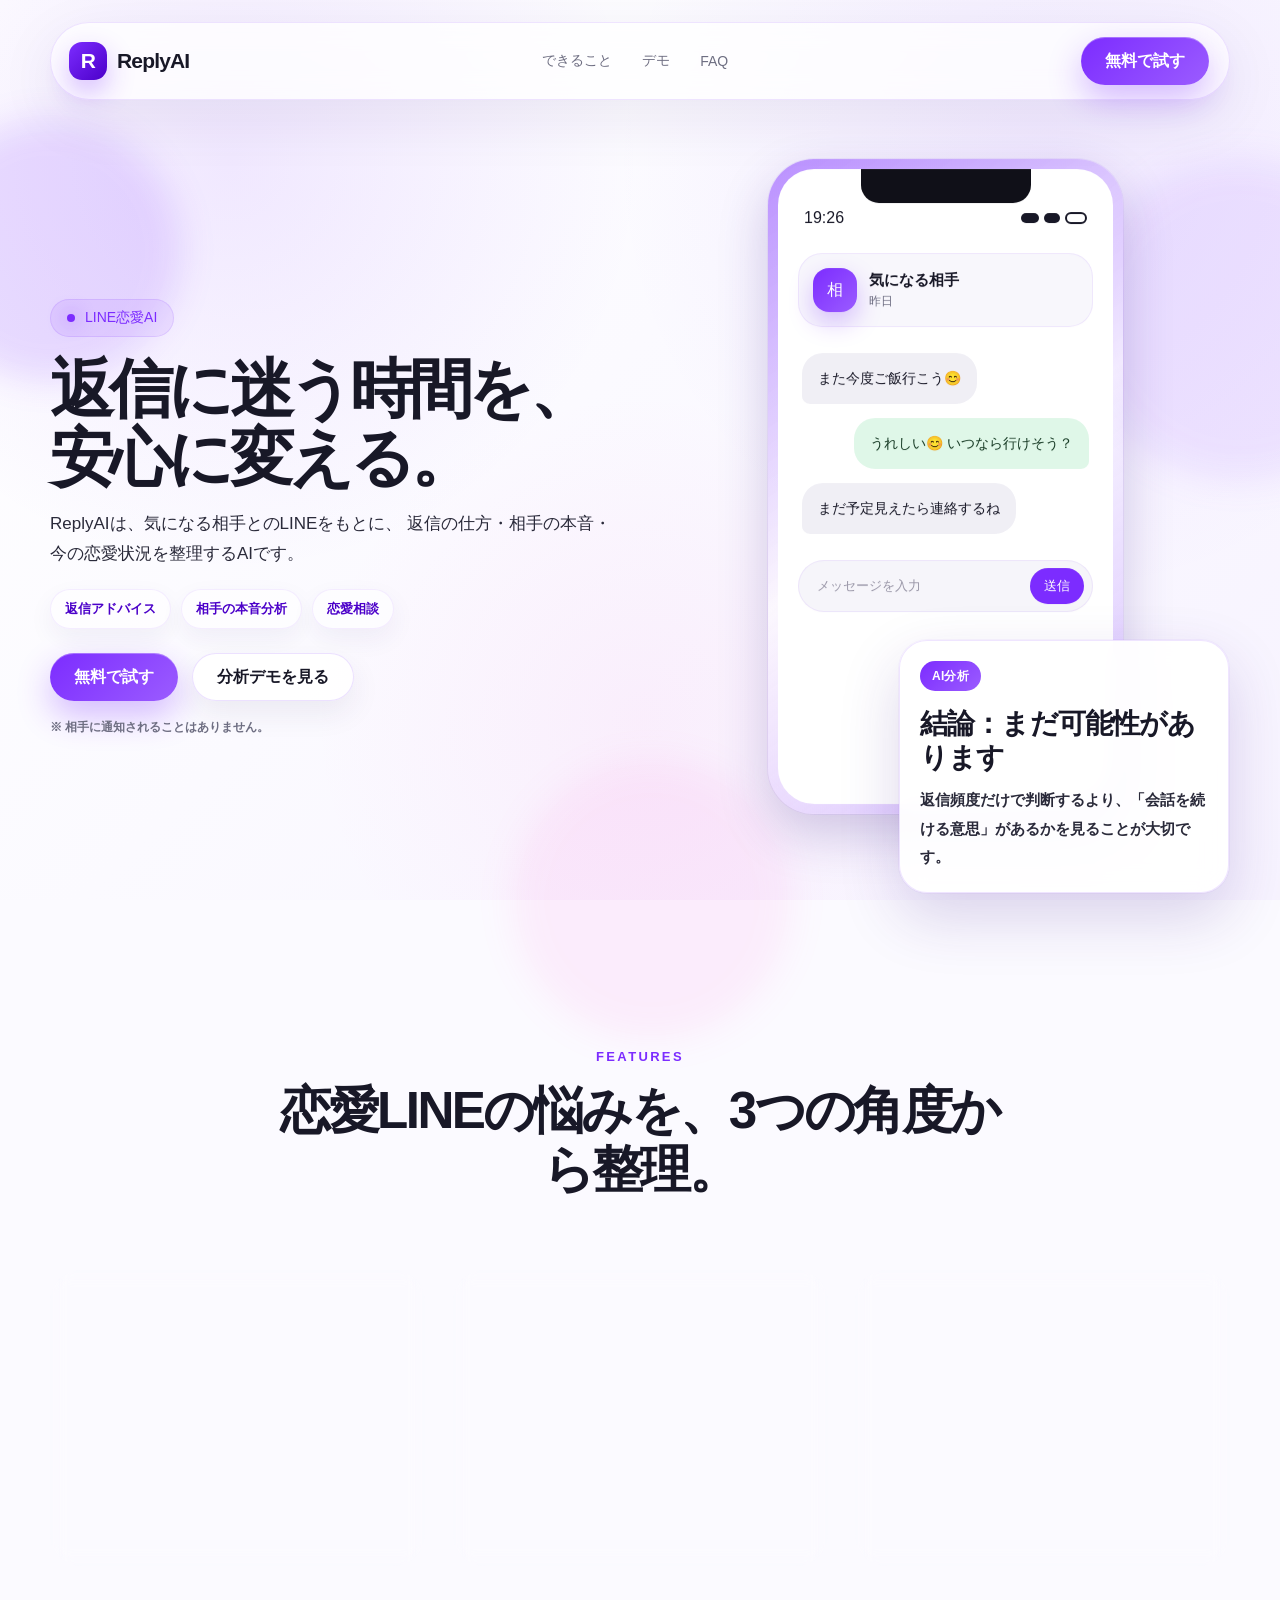
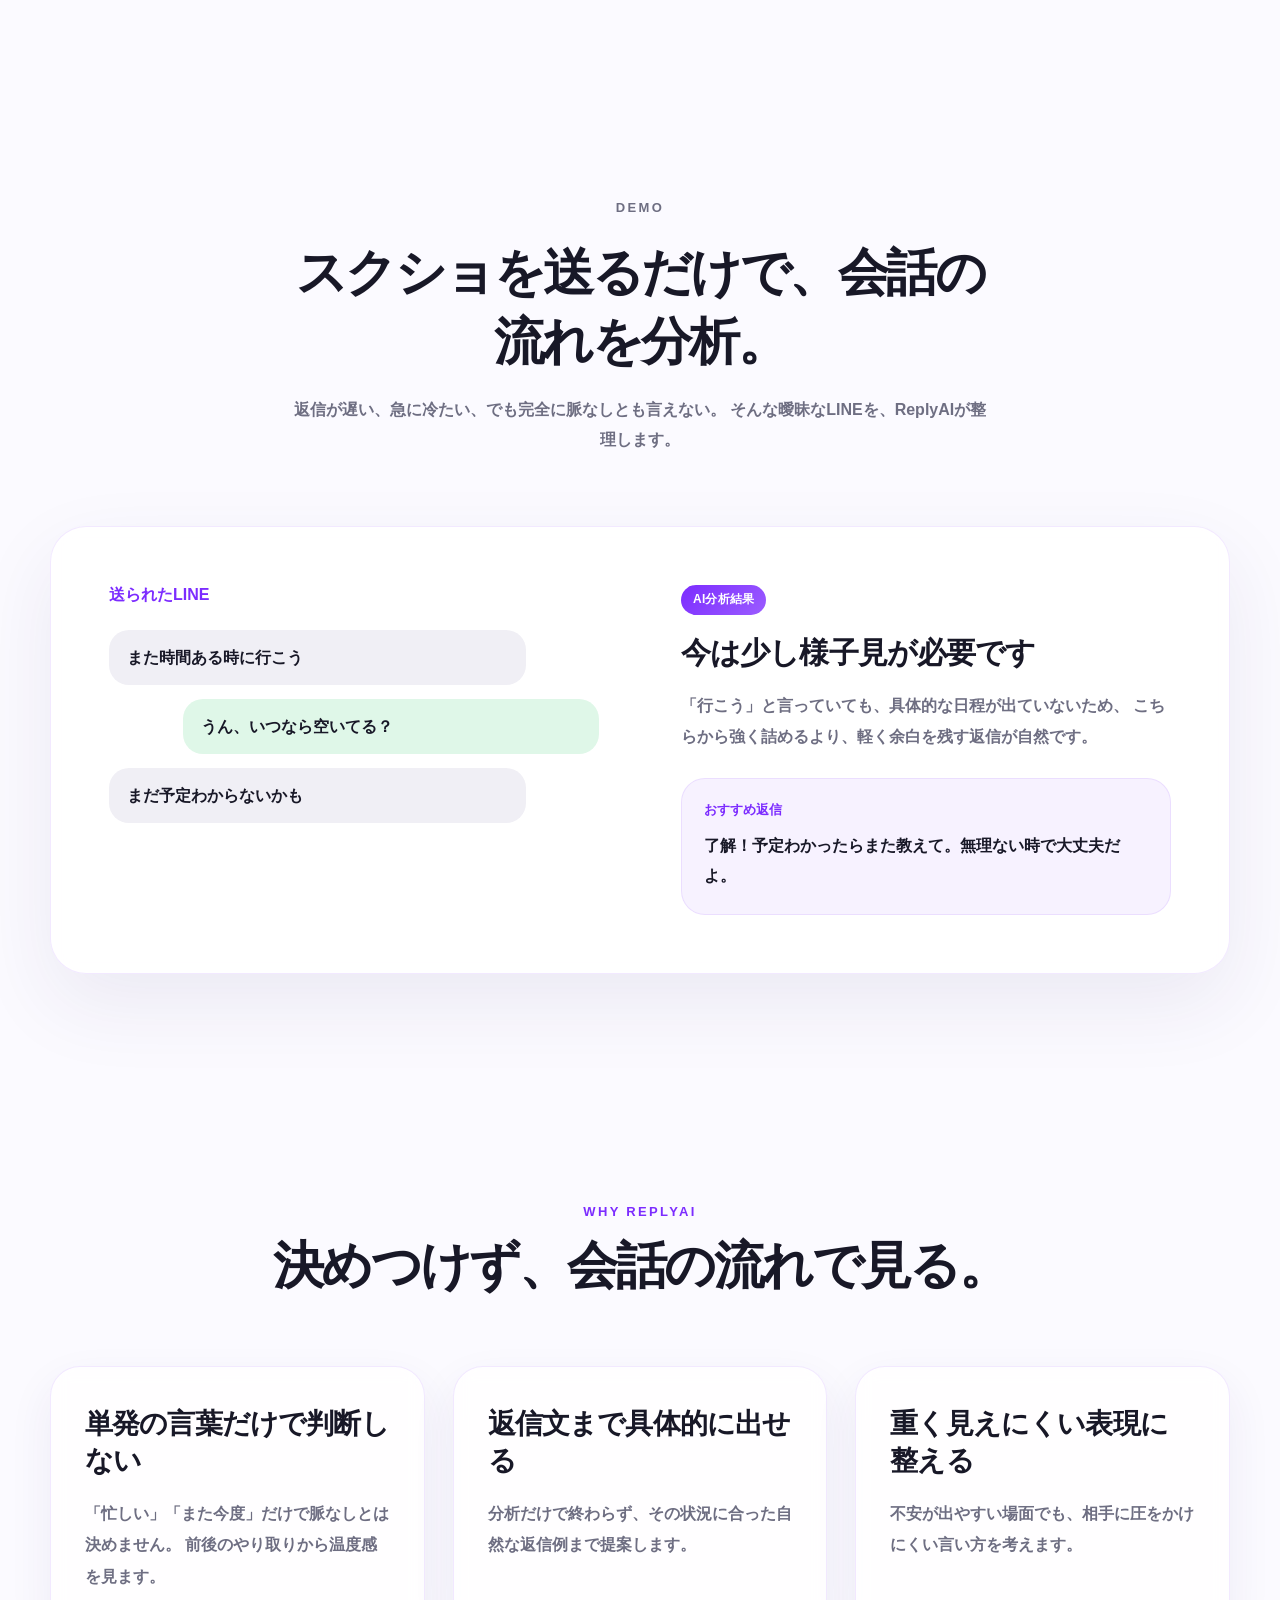
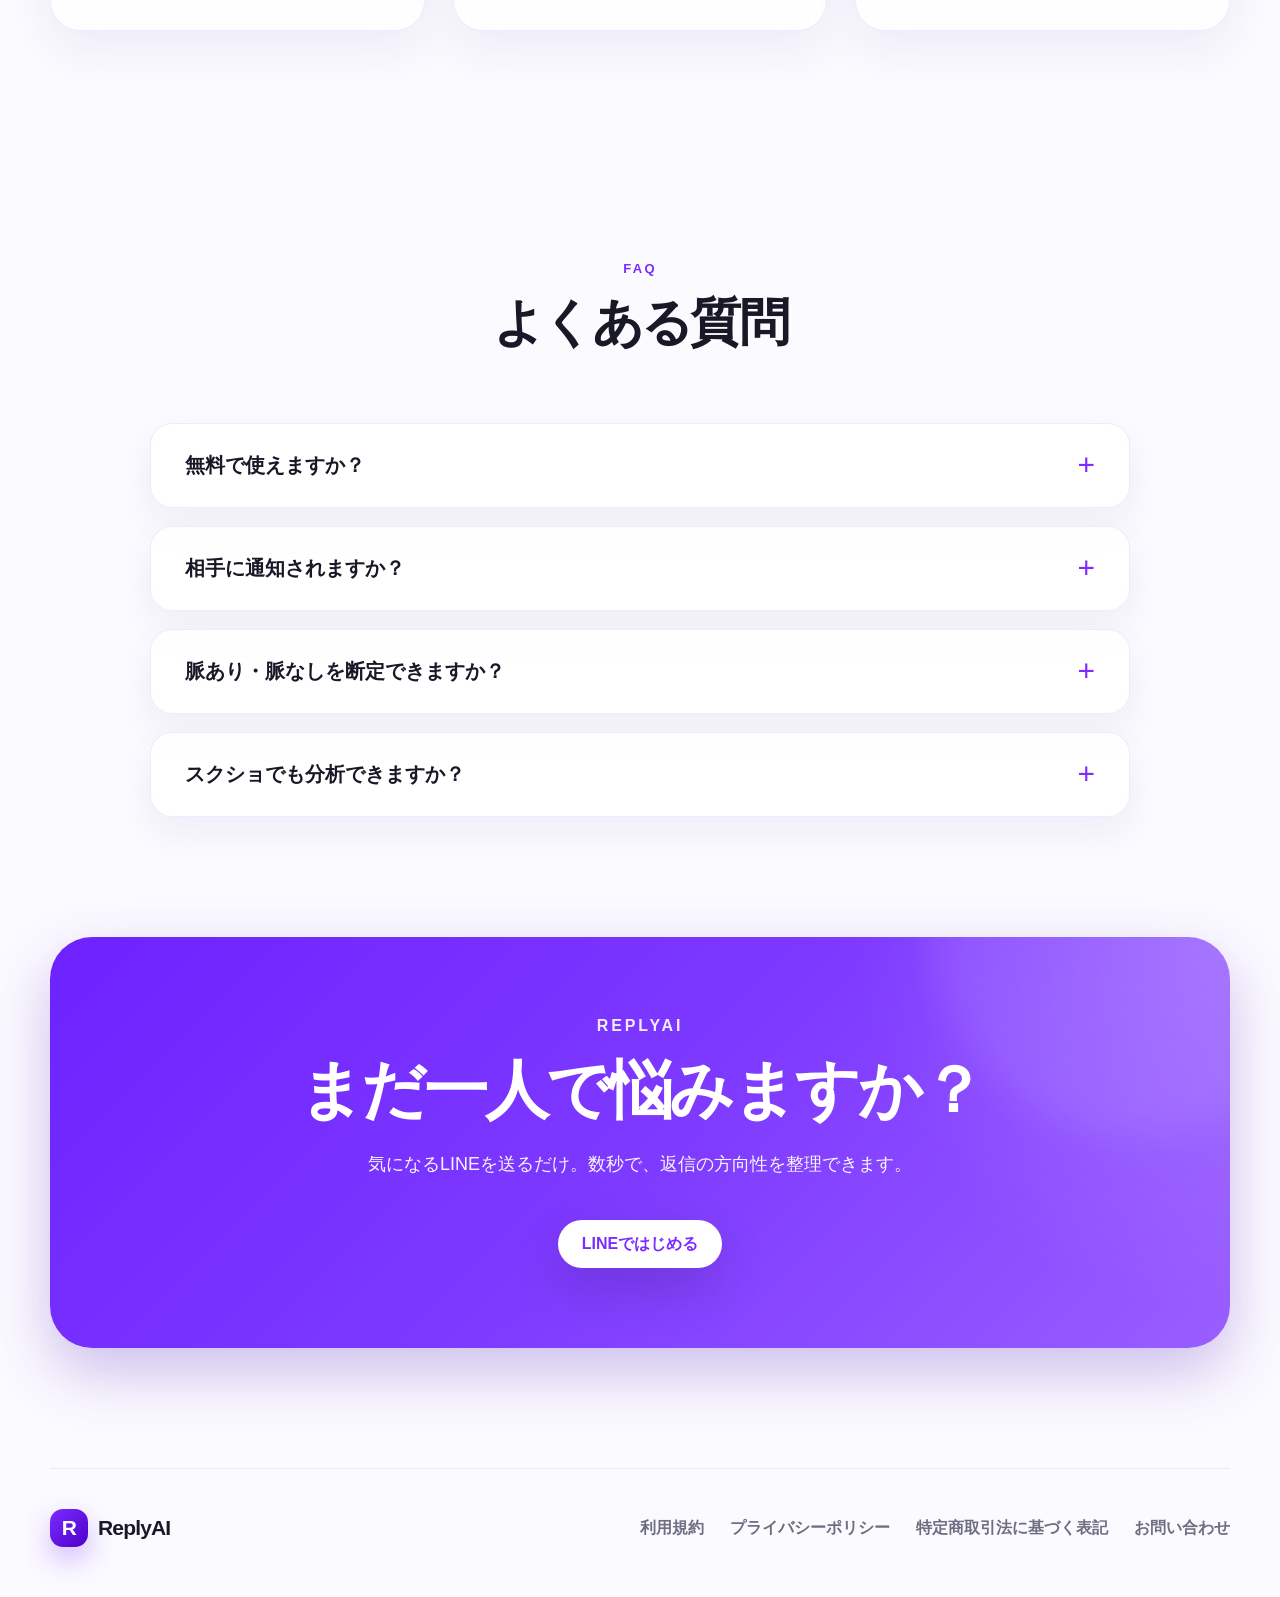
==== index.html @ 0b0f65a2 "re" ====
<!DOCTYPE html>
<html lang="ja">
<head>
  <meta charset="UTF-8" />
  <meta name="viewport" content="width=device-width, initial-scale=1.0" />

  <title>ReplyAI｜LINE恋愛AI</title>
  <meta
    name="description"
    content="ReplyAIは、LINEの返信に迷った時に、返信アドバイス・相手の本音分析・恋愛相談ができるAIサービスです。"
  />

  <link rel="stylesheet" href="assets/css/style.css" />
</head>

<body>
  <div class="page-bg">
    <div class="glow glow-1"></div>
    <div class="glow glow-2"></div>
    <div class="glow glow-3"></div>
  </div>

  <header class="site-header">
    <a href="#" class="brand">
      <span class="brand-mark">R</span>
      <span>ReplyAI</span>
    </a>

    <nav class="nav">
      <a href="#features">できること</a>
      <a href="#demo">デモ</a>
      <a href="#faq">FAQ</a>
    </nav>

    <a href="#start" class="header-cta">無料で試す</a>
  </header>

  <main>
    <section class="hero">
      <div class="hero-copy reveal">
        <div class="hero-label">
          <span></span>
          LINE恋愛AI
        </div>

        <h1>返信に迷う時間を、<br>安心に変える。</h1>

        <p class="hero-lead">
          ReplyAIは、気になる相手とのLINEをもとに、
          返信の仕方・相手の本音・今の恋愛状況を整理するAIです。
        </p>

        <div class="hero-tags">
          <span>返信アドバイス</span>
          <span>相手の本音分析</span>
          <span>恋愛相談</span>
        </div>

        <div class="hero-actions">
          <a href="#start" class="primary-btn">無料で試す</a>
          <a href="#demo" class="secondary-btn">分析デモを見る</a>
        </div>

        <p class="hero-note">
          ※ 相手に通知されることはありません。
        </p>
      </div>

      <div class="hero-visual reveal">
        <div class="phone-wrap">
          <div class="phone">
            <div class="phone-top">
              <span>19:26</span>
              <div class="phone-icons">
                <span></span>
                <span></span>
                <span></span>
              </div>
            </div>

            <div class="line-header">
              <div class="line-avatar">相</div>
              <div>
                <strong>気になる相手</strong>
                <p>昨日</p>
              </div>
            </div>

            <div class="chat-area">
              <div class="chat-bubble other">
                また今度ご飯行こう😊
              </div>

              <div class="chat-bubble me">
                うれしい😊 いつなら行けそう？
              </div>

              <div class="chat-bubble other">
                まだ予定見えたら連絡するね
              </div>
            </div>

            <div class="input-bar">
              <span>メッセージを入力</span>
              <button>送信</button>
            </div>
          </div>

          <div class="analysis-card">
            <div class="analysis-badge">AI分析</div>
            <h3>結論：まだ可能性があります</h3>
            <p>
              返信頻度だけで判断するより、「会話を続ける意思」があるかを見ることが大切です。
            </p>
          </div>
        </div>
      </div>
    </section>
<section id="features" class="section">
      <div class="section-head reveal">
        <p>Features</p>
        <h2>恋愛LINEの悩みを、3つの角度から整理。</h2>
      </div>

      <div class="feature-grid">
        <article class="feature-card reveal">
          <div class="icon">↩</div>
          <h3>返信アドバイス</h3>
          <p>
            重く見えにくく、自然に会話が続きやすい返信文を提案します。
          </p>
        </article>

        <article class="feature-card reveal">
          <div class="icon">◆</div>
          <h3>相手の本音分析</h3>
          <p>
            言葉の表面だけでなく、温度感や距離感の変化を読み取ります。
          </p>
        </article>

        <article class="feature-card reveal">
          <div class="icon">◎</div>
          <h3>恋愛相談</h3>
          <p>
            今の関係性を冷静に整理し、次にどう動くべきかを考えます。
          </p>
        </article>
      </div>
    </section>

    <section id="demo" class="demo-section">
      <div class="demo-copy reveal">
        <p class="section-kicker">Demo</p>
        <h2>スクショを送るだけで、会話の流れを分析。</h2>
        <p>
          返信が遅い、急に冷たい、でも完全に脈なしとも言えない。
          そんな曖昧なLINEを、ReplyAIが整理します。
        </p>
      </div>

      <div class="demo-card reveal">
        <div class="demo-left">
          <div class="demo-title">送られたLINE</div>
          <div class="demo-message other">また時間ある時に行こう</div>
          <div class="demo-message me">うん、いつなら空いてる？</div>
          <div class="demo-message other">まだ予定わからないかも</div>
        </div>

        <div class="demo-right">
          <div class="analysis-badge">AI分析結果</div>
          <h3>今は少し様子見が必要です</h3>
          <p>
            「行こう」と言っていても、具体的な日程が出ていないため、
            こちらから強く詰めるより、軽く余白を残す返信が自然です。
          </p>

          <div class="reply-suggestion">
            <span>おすすめ返信</span>
            <p>了解！予定わかったらまた教えて。無理ない時で大丈夫だよ。</p>
          </div>
        </div>
      </div>
    </section>

    <section class="section why">
      <div class="section-head reveal">
        <p>Why ReplyAI</p>
        <h2>決めつけず、会話の流れで見る。</h2>
      </div>

      <div class="why-grid">
        <div class="why-card reveal">
          <h3>単発の言葉だけで判断しない</h3>
          <p>
            「忙しい」「また今度」だけで脈なしとは決めません。
            前後のやり取りから温度感を見ます。
          </p>
        </div>

        <div class="why-card reveal">
          <h3>返信文まで具体的に出せる</h3>
          <p>
            分析だけで終わらず、その状況に合った自然な返信例まで提案します。
          </p>
        </div>

        <div class="why-card reveal">
          <h3>重く見えにくい表現に整える</h3>
          <p>
            不安が出やすい場面でも、相手に圧をかけにくい言い方を考えます。
          </p>
        </div>
      </div>
    </section>

    <section id="faq" class="faq-section">
      <div class="section-head reveal">
        <p>FAQ</p>
        <h2>よくある質問</h2>
      </div>

      <div class="faq-list reveal">
        <details>
          <summary>無料で使えますか？</summary>
          <p>はい。まずは無料で試せます。利用回数や機能は今後変更される場合があります。</p>
        </details>

        <details>
          <summary>相手に通知されますか？</summary>
          <p>通知されません。LINEの内容を送っても、相手側に知られることはありません。</p>
        </details>

        <details>
          <summary>脈あり・脈なしを断定できますか？</summary>
          <p>断定はしません。会話の流れから、可能性や注意点を整理します。</p>
        </details>

        <details>
          <summary>スクショでも分析できますか？</summary>
          <p>はい。LINEのスクショをもとに、返信や相手の温度感を分析できます。</p>
        </details>
      </div>
    </section>

    <section id="start" class="final-cta reveal">
      <div class="cta-card">
        <p>ReplyAI</p>
        <h2>まだ一人で悩みますか？</h2>
        <span>
          気になるLINEを送るだけ。数秒で、返信の方向性を整理できます。
        </span>
        <a href="#" class="primary-btn">LINEではじめる</a>
      </div>
    </section>
  </main>

  <footer class="footer">
    <div class="brand">
      <span class="brand-mark">R</span>
      <span>ReplyAI</span>
    </div>

    <div class="footer-links">
      <a href="terms.html">利用規約</a>
      <a href="privacy.html">プライバシーポリシー</a>
      <a href="tokutei.html">特定商取引法に基づく表記</a>
      <a href="contact.html">お問い合わせ</a>
    </div>
  </footer>

  <script src="assets/js/script.js"></script>
</body>
</html>
---- assets/css/style.css ----
:root {
  --purple: #7c2cff;
  --purple-dark: #4b00c9;
  --purple-soft: #efe6ff;
  --violet: #9b5cff;
  --pink: #ff6bd6;
  --black: #181827;
  --text: #2a2a3a;
  --muted: #6e6e82;
  --line: #e9e6f2;
  --white: #ffffff;
  --glass: rgba(255, 255, 255, 0.78);
  --shadow: 0 18px 50px rgba(77, 32, 155, 0.16);
  --radius-xl: 36px;
  --radius-lg: 26px;
  --radius-md: 18px;
}

* {
  box-sizing: border-box;
}

html {
  scroll-behavior: smooth;
}

body {
  margin: 0;
  font-family:
    -apple-system,
    BlinkMacSystemFont,
    "Hiragino Sans",
    "Yu Gothic",
    "YuGothic",
    "Noto Sans JP",
    sans-serif;
  color: var(--black);
  background: #fbfaff;
  overflow-x: hidden;
}

a {
  color: inherit;
  text-decoration: none;
}

button {
  font-family: inherit;
}

.page-bg {
  position: fixed;
  inset: 0;
  z-index: -2;
  background:
    radial-gradient(circle at 18% 18%, rgba(124, 44, 255, 0.10), transparent 32%),
    radial-gradient(circle at 82% 18%, rgba(124, 44, 255, 0.08), transparent 34%),
    radial-gradient(circle at 50% 80%, rgba(255, 107, 214, 0.07), transparent 34%),
    linear-gradient(135deg, #fff 0%, #fbfaff 45%, #f7f3ff 100%);
}

.glow {
  position: absolute;
  border-radius: 999px;
  filter: blur(18px);
  opacity: 0.52;
  pointer-events: none;
}

.glow-1 {
  width: 260px;
  height: 260px;
  left: -80px;
  top: 120px;
  background: rgba(124, 44, 255, 0.28);
}

.glow-2 {
  width: 320px;
  height: 320px;
  right: -120px;
  top: 160px;
  background: rgba(155, 92, 255, 0.22);
}

.glow-3 {
  width: 280px;
  height: 280px;
  left: 40%;
  bottom: -140px;
  background: rgba(255, 107, 214, 0.18);
}

.site-header {
  width: min(1180px, calc(100% - 48px));
  height: 78px;
  margin: 22px auto 0;
  padding: 0 20px 0 18px;
  display: flex;
  align-items: center;
  justify-content: space-between;
  border: 1px solid rgba(124, 44, 255, 0.12);
  border-radius: 999px;
  background: rgba(255, 255, 255, 0.74);
  backdrop-filter: blur(12px);
  box-shadow: 0 18px 60px rgba(55, 34, 112, 0.08);
  position: sticky;
  top: 18px;
  z-index: 50;
}

.brand {
  display: inline-flex;
  align-items: center;
  gap: 10px;
  font-weight: 700;
  letter-spacing: -0.04em;
  font-size: 21px;
}

.brand-mark {
  width: 38px;
  height: 38px;
  display: grid;
  place-items: center;
  color: #fff;
  border-radius: 13px;
  background: linear-gradient(135deg, var(--purple), var(--purple-dark));
  box-shadow: 0 12px 28px rgba(124, 44, 255, 0.32);
}

.nav {
  display: flex;
  align-items: center;
  gap: 30px;
  color: var(--muted);
  font-weight: 500;
  font-size: 14px;
}

.nav a {
  transition: color 0.2s ease;
}

.nav a:hover {
  color: var(--purple);
}

.header-cta,
.primary-btn {
  display: inline-flex;
  align-items: center;
  justify-content: center;
  min-height: 48px;
  padding: 0 24px;
  border-radius: 999px;
  color: #fff;
  font-weight: 700;
  line-height: 1;
  background: linear-gradient(135deg, var(--purple), var(--violet), var(--purple-dark));
  background-size: 200% 200%;
  box-shadow:
    0 14px 34px rgba(124, 44, 255, 0.32),
    inset 0 1px 0 rgba(255, 255, 255, 0.3);
  transition:
    transform 0.2s ease,
    box-shadow 0.2s ease,
    background-position 0.4s ease;
  white-space: nowrap;
}

.header-cta:hover,
.primary-btn:hover {
  transform: translateY(-2px);
  background-position: 100% 0;
  box-shadow:
    0 18px 44px rgba(124, 44, 255, 0.38),
    inset 0 1px 0 rgba(255, 255, 255, 0.35);
}

.secondary-btn {
  display: inline-flex;
  align-items: center;
  justify-content: center;
  min-height: 48px;
  padding: 0 24px;
  border-radius: 999px;
  color: var(--black);
  font-weight: 700;
  line-height: 1;
  background: rgba(255, 255, 255, 0.86);
  border: 1px solid rgba(124, 44, 255, 0.14);
  box-shadow: 0 12px 30px rgba(48, 35, 88, 0.08);
  transition:
    transform 0.2s ease,
    border-color 0.2s ease,
    color 0.2s ease;
  white-space: nowrap;
}

.secondary-btn:hover {
  transform: translateY(-2px);
  border-color: rgba(124, 44, 255, 0.34);
  color: var(--purple);
}

.hero {
  width: min(1180px, calc(100% - 48px));
  margin: 0 auto;
  min-height: 620px;
  padding: 32px 0 36px;
  display: grid;
  grid-template-columns: 1fr 1fr;
  align-items: center;
  gap: 40px;
}

.hero-label {
  display: inline-flex;
  align-items: center;
  gap: 10px;
  height: 38px;
  padding: 0 16px;
  border-radius: 999px;
  color: var(--purple);
  background: rgba(124, 44, 255, 0.08);
  border: 1px solid rgba(124, 44, 255, 0.12);
  font-size: 14px;
  font-weight: 500;
}

.hero-label span {
  width: 8px;
  height: 8px;
  border-radius: 999px;
  background: var(--purple);
  box-shadow: 0 0 18px rgba(124, 44, 255, 0.8);
}

.hero h1 {
  margin: 18px 0 16px;
  max-width: 820px;
  font-size: clamp(52px, 5vw, 76px);
  line-height: 1.08;
  letter-spacing: -0.075em;
  font-weight: 700;
  white-space: nowrap;
}

.hero-lead {
  max-width: 600px;
  margin: 0;
  color: var(--text);
  font-size: 17px;
  line-height: 1.75;
  font-weight: 500;
}

.hero-tags {
  display: flex;
  flex-wrap: wrap;
  gap: 10px;
  margin-top: 20px;
}

.hero-tags span {
  display: inline-flex;
  align-items: center;
  justify-content: center;
  min-height: 40px;
  padding: 0 14px;
  border-radius: 999px;
  color: var(--purple-dark);
  font-size: 13px;
  line-height: 1;
  font-weight: 600;
  background: rgba(255, 255, 255, 0.58);
  border: 1px solid rgba(124, 44, 255, 0.08);
  box-shadow: 0 10px 26px rgba(55, 34, 112, 0.06);
  cursor: default;
  white-space: nowrap;
}

.hero-actions {
  display: flex;
  flex-wrap: wrap;
  gap: 14px;
  margin-top: 24px;
}

.hero-note {
  margin: 18px 0 0;
  color: var(--muted);
  font-size: 12px;
  font-weight: 600;
}

.hero-visual {
  display:flex;
  justify-content:center;
  position:relative;
  transform: translateX(-24px);
}

.phone-wrap {
  width: min(100%, 520px);
  position: relative;
  padding: 26px 0 90px;
}

.phone {
  width: 355px;
  min-height: 655px;
  margin: 0 auto;
  padding: 22px 20px 20px;
  border-radius: 46px;
  background:
    linear-gradient(#fff, #fff) padding-box,
    linear-gradient(145deg, rgba(124, 44, 255, 0.5), rgba(255, 255, 255, 0.4), rgba(124, 44, 255, 0.28)) border-box;
  border: 10px solid transparent;
  box-shadow:
    0 20px 50px rgba(58, 31, 132, 0.22),
    0 0 0 1px rgba(124, 44, 255, 0.06);
  position: relative;
  overflow: hidden;
}

.phone::before {
  content: "";
  position: absolute;
  width: 170px;
  height: 34px;
  border-radius: 0 0 18px 18px;
  background: #101018;
  left: 50%;
  top: 0;
  transform: translateX(-50%);
  z-index: 3;
}

.phone-top {
  height: 44px;
  padding: 10px 6px 0;
  display: flex;
  align-items: center;
  justify-content: space-between;
  font-weight: 500;
  position: relative;
  z-index: 4;
}

.phone-icons {
  display: flex;
  gap: 5px;
  align-items: center;
}

.phone-icons span {
  display: block;
  background: var(--black);
  border-radius: 999px;
}

.phone-icons span:nth-child(1) {
  width: 18px;
  height: 10px;
}

.phone-icons span:nth-child(2) {
  width: 16px;
  height: 10px;
}

.phone-icons span:nth-child(3) {
  width: 22px;
  height: 12px;
  border: 2px solid var(--black);
  background: transparent;
}

.line-header {
  margin-top: 18px;
  padding: 14px;
  border-radius: 24px;
  display: flex;
  align-items: center;
  gap: 12px;
  background: rgba(247, 246, 252, 0.85);
  border: 1px solid rgba(124, 44, 255, 0.08);
}

.line-avatar {
  width: 44px;
  height: 44px;
  border-radius: 16px;
  display: grid;
  place-items: center;
  background: linear-gradient(135deg, var(--purple), var(--violet));
  color: #fff;
  font-weight: 500;
  box-shadow: 0 10px 24px rgba(124, 44, 255, 0.28);
}

.line-header strong {
  display: block;
  font-size: 15px;
}

.line-header p {
  margin: 3px 0 0;
  color: var(--muted);
  font-size: 12px;
  font-weight: 500;
}

.chat-area {
  padding: 26px 4px;
  display: flex;
  flex-direction: column;
  gap: 14px;
}

.chat-bubble {
  max-width: 82%;
  padding: 14px 16px;
  border-radius: 21px;
  font-size: 14px;
  line-height: 1.65;
  font-weight: 500;
}

.chat-bubble.other {
  align-self: flex-start;
  background: #f0eff5;
  color: var(--black);
  border-bottom-left-radius: 8px;
}

.chat-bubble.me {
  align-self: flex-end;
  background: #dff7e8;
  color: #173b25;
  border-bottom-right-radius: 8px;
}

.input-bar {
  margin-top: auto;
  height: 52px;
  padding: 0 8px 0 18px;
  border-radius: 999px;
  display: flex;
  align-items: center;
  justify-content: space-between;
  background: #f6f5fa;
  border: 1px solid rgba(124, 44, 255, 0.08);
}

.input-bar span {
  color: #9a97a8;
  font-size: 13px;
  font-weight: 500;
}

.input-bar button {
  height: 36px;
  padding: 0 14px;
  border: 0;
  border-radius: 999px;
  color: #fff;
  background: var(--purple);
  font-weight: 500;
}
.analysis-card {
  position: absolute;
  right: -24px;
  bottom: 10px;
  width: 330px;
  padding: 20px;
  border-radius: 28px;
  background: rgba(255,255,255,.92);
  backdrop-filter: blur(12px);
  border: 1px solid rgba(124,44,255,.12);
  box-shadow:
    0 24px 60px rgba(68,35,143,.18),
    0 0 0 1px rgba(124,44,255,.04);
}

.analysis-badge{
  display:inline-flex;
  align-items:center;
  height:30px;
  padding:0 12px;
  border-radius:999px;
  background:linear-gradient(135deg,var(--purple),var(--violet));
  color:#fff;
  font-size:12px;
  font-weight:700;
  letter-spacing:.02em;
}

.analysis-card h3{
  margin:16px 0 12px;
  font-size:28px;
  line-height:1.2;
  letter-spacing:-.03em;
}

.analysis-card p{
  margin:0;
  color:var(--text);
  font-size:15px;
  line-height:1.9;
  font-weight:600;
}

.proof{
  width:min(1180px,calc(100% - 48px));
  margin:20px auto 100px;
  display:grid;
  grid-template-columns:repeat(3,1fr);
  gap:24px;
}

.proof div{
  padding:34px;
  border-radius:28px;
  background:rgba(255,255,255,.78);
  backdrop-filter:blur(12px);
  border:1px solid rgba(124,44,255,.10);
  box-shadow:0 18px 40px rgba(53,38,105,.06);
}

.proof strong{
  display:block;
  font-size:42px;
  font-weight:700;
  color:var(--purple);
  letter-spacing:-.04em;
}

.proof span{
  display:block;
  margin-top:10px;
  color:var(--muted);
  font-weight:700;
}

.section{
  width:min(1180px,calc(100% - 48px));
  margin:0 auto;
  padding:110px 0;
}

.section-head{
  text-align:center;
  max-width:760px;
  margin:0 auto 70px;
}

.section-head p{
  margin:0;
  color:var(--purple);
  text-transform:uppercase;
  letter-spacing:.18em;
  font-size:13px;
  font-weight:700;
}

.section-head h2{
  margin:18px 0 0;
  font-size:clamp(36px,4vw,58px);
  line-height:1.15;
  letter-spacing:-.05em;
}

.feature-grid{
  display:grid;
  grid-template-columns:repeat(3,1fr);
  gap:28px;
}

.feature-card{
  padding:42px 34px;
  border-radius:32px;
  background:rgba(255,255,255,.82);
  backdrop-filter:blur(10px);
  border:1px solid rgba(124,44,255,.10);
  box-shadow:0 20px 48px rgba(53,38,105,.07);
  transition:.25s;
}

.feature-card:hover{
  transform:translateY(-8px);
  box-shadow:0 28px 60px rgba(53,38,105,.12);
}

.icon{
  width:68px;
  height:68px;
  display:grid;
  place-items:center;
  border-radius:22px;
  background:linear-gradient(135deg,var(--purple),var(--violet));
  color:#fff;
  font-size:28px;
  font-weight:700;
  box-shadow:0 18px 36px rgba(124,44,255,.30);
}

.feature-card h3{
  margin:28px 0 14px;
  font-size:28px;
  letter-spacing:-.03em;
}

.feature-card p{
  margin:0;
  color:var(--muted);
  line-height:1.95;
  font-weight:600;
}

.demo-section{
  width:min(1180px,calc(100% - 48px));
  margin:0 auto;
  padding:120px 0;
}

.demo-copy{
  max-width:700px;
  margin:0 auto 70px;
  text-align:center;
}

.section-kicker{
  margin:0;
  color:var(--purple);
  font-size:13px;
  letter-spacing:.18em;
  text-transform:uppercase;
  font-weight:700;
}

.demo-copy h2{
  margin:18px 0;
  font-size:clamp(36px,4vw,58px);
  letter-spacing:-.05em;
}

.demo-copy p{
  margin:0;
  color:var(--muted);
  line-height:1.9;
  font-weight:600;
}

.demo-card{
  display:grid;
  grid-template-columns:1fr 1fr;
  gap:34px;
  padding:34px;
  border-radius:36px;
  background:rgba(255,255,255,.84);
  backdrop-filter:blur(12px);
  border:1px solid rgba(124,44,255,.10);
  box-shadow:0 30px 80px rgba(53,38,105,.08);
}

.demo-left,
.demo-right{
  padding:24px;
}

.demo-title{
  margin-bottom:24px;
  color:var(--purple);
  font-weight:700;
}

.demo-message{
  max-width:85%;
  margin-bottom:14px;
  padding:14px 18px;
  border-radius:20px;
  font-weight:700;
  line-height:1.7;
}

.demo-message.other{
  background:#f0eff5;
}

.demo-message.me{
  margin-left:auto;
  background:#dff7e8;
}

.demo-right h3{
  margin:18px 0 14px;
  font-size:30px;
  letter-spacing:-.03em;
}

.demo-right>p{
  color:var(--muted);
  line-height:1.95;
  font-weight:600;
}

.reply-suggestion{
  margin-top:26px;
  padding:22px;
  border-radius:24px;
  background:rgba(124,44,255,.06);
  border:1px solid rgba(124,44,255,.10);
}

.reply-suggestion span{
  display:block;
  color:var(--purple);
  font-size:13px;
  font-weight:700;
  margin-bottom:12px;
}

.reply-suggestion p{
  margin:0;
  line-height:1.9;
  font-weight:700;
}
.why-grid{
  display:grid;
  grid-template-columns:repeat(3,1fr);
  gap:28px;
}

.why-card{
  padding:38px 34px;
  border-radius:30px;
  background:rgba(255,255,255,.82);
  backdrop-filter:blur(10px);
  border:1px solid rgba(124,44,255,.10);
  box-shadow:0 18px 46px rgba(52,37,108,.07);
  transition:.25s;
}

.why-card:hover{
  transform:translateY(-8px);
}

.why-card h3{
  margin:0 0 18px;
  font-size:28px;
  line-height:1.35;
  letter-spacing:-.03em;
}

.why-card p{
  margin:0;
  color:var(--muted);
  line-height:1.95;
  font-weight:600;
}

.faq-section{
  width:min(980px,calc(100% - 48px));
  margin:0 auto;
  padding:120px 0;
}

.faq-list{
  display:flex;
  flex-direction:column;
  gap:18px;
}

.faq-list details{
  overflow:hidden;
  border-radius:22px;
  background:rgba(255,255,255,.84);
  backdrop-filter:blur(10px);
  border:1px solid rgba(124,44,255,.10);
  box-shadow:0 16px 36px rgba(55,40,108,.06);
}

.faq-list summary{
  list-style:none;
  cursor:pointer;
  padding:28px 34px;
  font-size:20px;
  font-weight:700;
  position:relative;
}

.faq-list summary::-webkit-details-marker{
  display:none;
}

.faq-list summary::after{
  content:"+";
  position:absolute;
  right:34px;
  top:24px;
  color:var(--purple);
  font-size:30px;
  font-weight:400;
  transition:.2s;
}

.faq-list details[open] summary::after{
  transform:rotate(45deg);
}

.faq-list p{
  margin:0;
  padding:0 34px 30px;
  color:var(--muted);
  line-height:1.9;
  font-weight:600;
}

.final-cta{
  width:min(1180px,calc(100% - 48px));
  margin:0 auto 120px;
}

.cta-card{
  position:relative;
  overflow:hidden;
  padding:80px;
  border-radius:42px;
  text-align:center;
  background:
      radial-gradient(circle at top right,rgba(255,255,255,.18),transparent 30%),
      linear-gradient(135deg,#6d22ff,#7d39ff,#995eff);
  color:#fff;
  box-shadow:0 24px 60px rgba(85,36,188,.28);
}

.cta-card::before{
  content:"";
  position:absolute;
  width:420px;
  height:420px;
  border-radius:999px;
  background:rgba(255,255,255,.08);
  top:-220px;
  right:-120px;
  filter:blur(18px);
}

.cta-card p{
  margin:0;
  opacity:.9;
  letter-spacing:.18em;
  text-transform:uppercase;
  font-weight:700;
}

.cta-card h2{
  margin:20px 0;
  font-size:clamp(42px,5vw,72px);
  line-height:1.12;
  letter-spacing:-.05em;
}

.cta-card span{
  display:block;
  max-width:700px;
  margin:0 auto;
  font-size:18px;
  line-height:2;
  opacity:.95;
}

.cta-card .primary-btn{
  margin-top:38px;
  background:#fff;
  color:var(--purple);
  box-shadow:0 20px 50px rgba(0,0,0,.15);
}

.footer{
  width:min(1180px,calc(100% - 48px));
  margin:0 auto 50px;
  padding-top:40px;
  border-top:1px solid rgba(124,44,255,.10);
  display:flex;
  align-items:center;
  justify-content:space-between;
  gap:30px;
}

.footer-links{
  display:flex;
  flex-wrap:wrap;
  gap:26px;
}

.footer-links a{
  color:var(--muted);
  font-weight:700;
  transition:.2s;
}

.footer-links a:hover{
  color:var(--purple);
}

.reveal{
  opacity:0;
  transform:translateY(40px);
  transition:
      opacity .8s ease,
      transform .8s ease;
}

.reveal.show{
  opacity:1;
  transform:none;
}

@media (max-width:1100px){

.hero{
grid-template-columns:1fr;
padding-top:70px;
}

.hero-copy{
text-align:center;
}

.hero-lead{
margin:auto;
}

.hero-tags,
.hero-actions{
justify-content:center;
}

.phone-wrap{
margin-top:40px;
}

.analysis-card{
position:relative;
right:auto;
bottom:auto;
margin:-40px auto 0;
}

.feature-grid,
.why-grid,
.proof,
.demo-card{
grid-template-columns:1fr;
}

.footer{
flex-direction:column;
text-align:center;
}

}

@media (max-width:768px){
.nav{display:none;}
.site-header{padding:16px 18px;}
.hero{display:flex;flex-direction:column;gap:32px;padding:32px 20px 48px;text-align:center;}
.hero-copy{max-width:100%;margin:0 auto;}
.hero h1{font-size:clamp(52px,11vw,64px);line-height:1.08;font-weight:800;letter-spacing:-.03em;margin:18px auto;}
.hero-lead{font-size:18px;line-height:1.8;max-width:340px;margin:0 auto 24px;}
.hero-tags{display:flex;justify-content:center;flex-wrap:wrap;gap:12px;max-width:340px;margin:0 auto 28px;}
.hero-actions{display:flex;flex-direction:column;gap:16px;max-width:340px;margin:0 auto;}
.hero-actions a{width:100%;}
.hero-visual{width:100%;display:block;transform:none!important;margin:0 auto;}
.phone-wrap{display:block;position:static;width:100%;max-width:380px;margin:0 auto;padding:0;}
.phone{width:100%;max-width:380px;margin:0 auto;}
.analysis-card{position:static!important;width:100%;max-width:380px;margin:20px auto 0;right:auto;left:auto;bottom:auto;transform:none;}
.demo-card{display:block;}
.demo-left,.demo-right{width:100%;max-width:380px;margin:0 auto 20px;}
.feature-grid,.why-grid,.proof{display:grid;grid-template-columns:1fr!important;gap:20px;}
.feature-card{padding:34px 26px;}
.section,.demo-section,.faq-section,.final-cta{padding:64px 20px;}
.footer{flex-direction:column;text-align:center;}
.footer-links{justify-content:center;}
}
.phone,.glow{will-change:transform;}


/* MOBILE OVERRIDE RESET */
@media (max-width:768px){
.hero{display:flex!important;flex-direction:column!important;align-items:center!important}
.hero-copy,.hero-visual{width:100%!important;max-width:380px!important;margin:0 auto!important}
.hero h1{font-size:48px!important;line-height:1.12!important;white-space:normal!important;max-width:320px!important}
.phone-wrap{display:flex!important;flex-direction:column!important;align-items:center!important;position:static!important}
.phone{width:100%!important;max-width:360px!important;margin:0 auto!important}
.analysis-card{position:static!important;display:block!important;width:100%!important;max-width:360px!important;margin:24px auto 0!important}
.demo-card{display:flex!important;flex-direction:column!important;gap:24px!important}
.demo-left,.demo-right{width:100%!important;max-width:360px!important;margin:0 auto!important}
.feature-grid{display:grid!important;grid-template-columns:1fr!important}
}


/* mobile hero title refinement */
@media (max-width:768px){
.hero h1{
font-size:42px !important;
line-height:1.12 !important;
letter-spacing:-0.03em !important;
font-weight:700 !important;
white-space:normal !important;
}
}


@media (max-width:768px){
.hero h1{
font-size:42px!important;
line-height:1.12!important;
letter-spacing:-0.03em!important;
font-weight:700!important;
white-space:normal!important;
}
}



/* === Mobile refinement === */
@media (max-width:768px){
.hero h1{
font-size:40px!important;
line-height:1.12!important;
letter-spacing:-0.03em!important;
font-weight:700!important;
white-space:normal!important;
}
.phone{
max-height:560px!important;
height:auto!important;
overflow:hidden!important;
}
.hero-visual .phone,
.phone-wrap .phone{
max-height:560px!important;
}
.features-grid,.feature-grid{
text-align:left!important;
}
.features-grid .feature-card,
.feature-card{
text-align:left!important;
}
.features-grid .feature-card h3,
.feature-card h3,
.features-grid .feature-card p,
.feature-card p{
text-align:left!important;
margin-left:0!important;
margin-right:0!important;
}
.section-title,
.features-header,
.features>h2{
text-align:center!important;
}
}
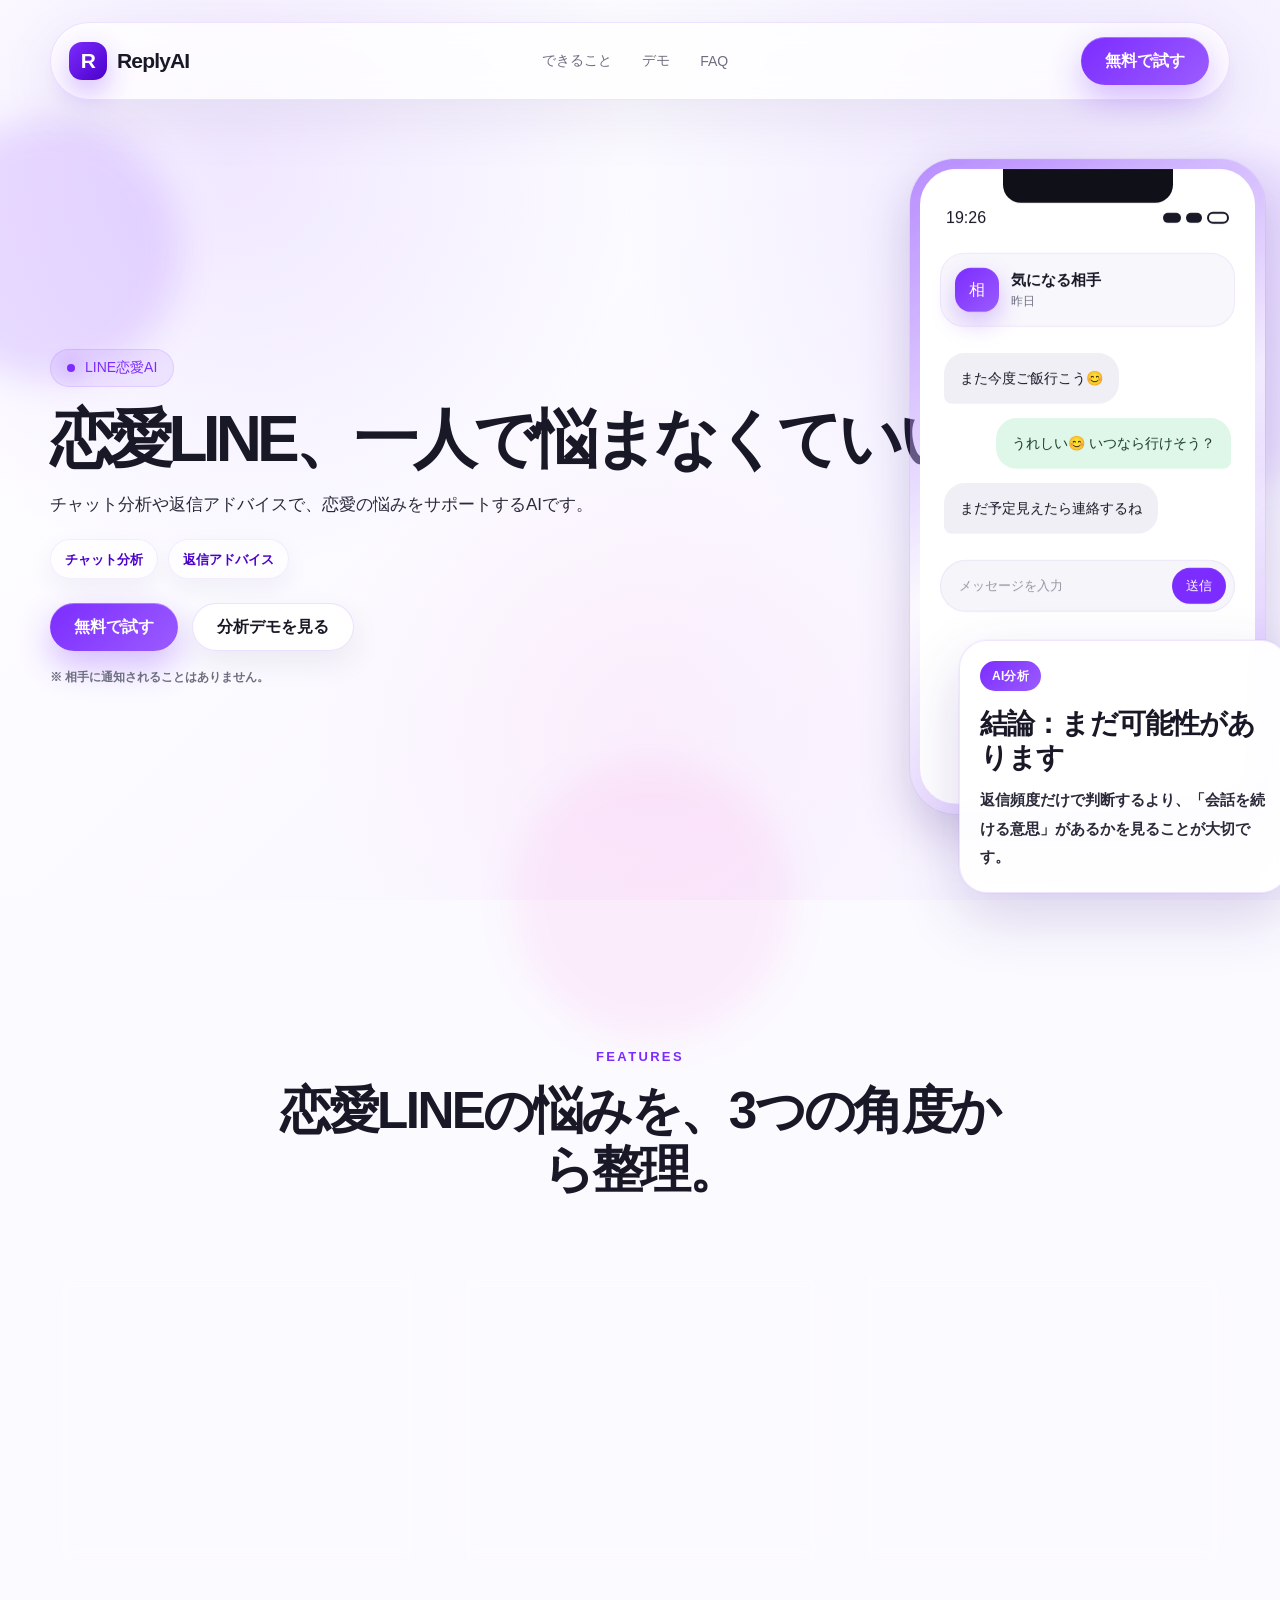
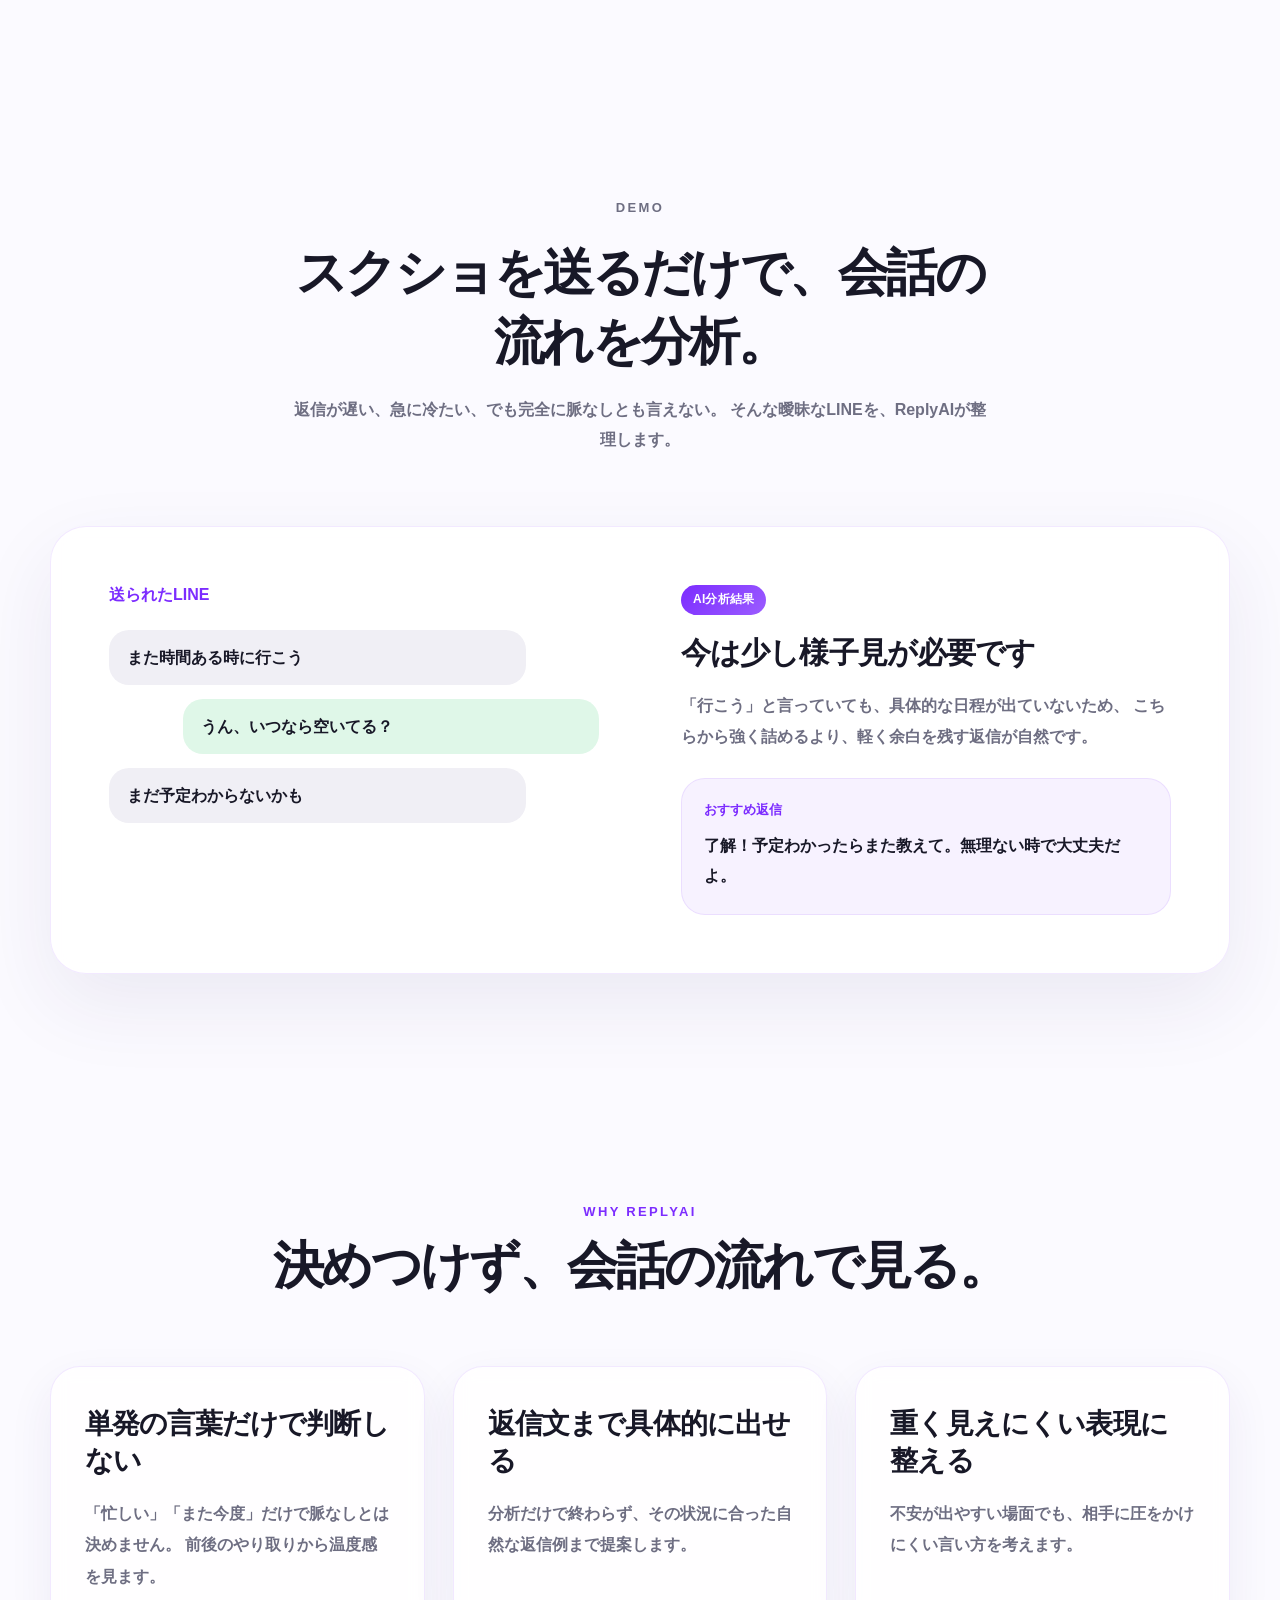
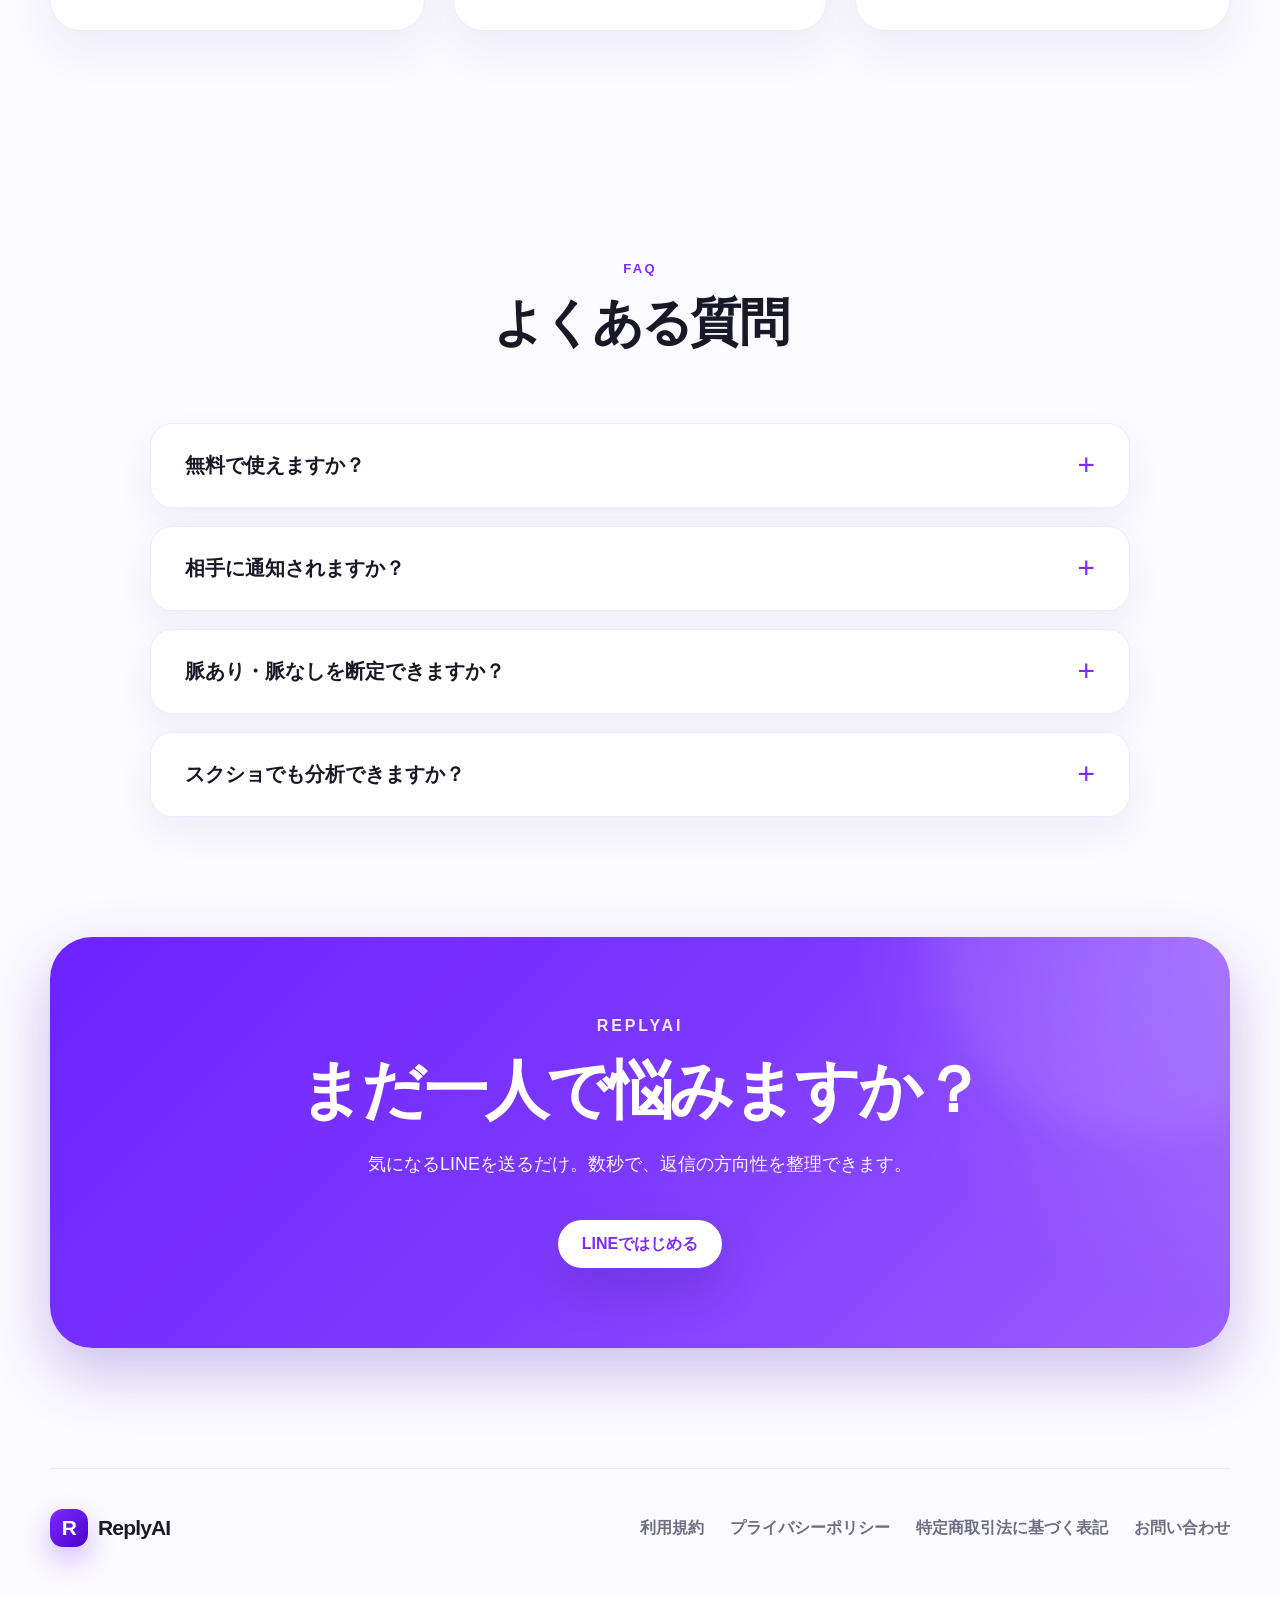
==== commit 1532ddff: "re" ====
--- a/index.html
+++ b/index.html
@@ -43,17 +43,15 @@
           LINE恋愛AI
         </div>
 
-        <h1>返信に迷う時間を、<br>安心に変える。</h1>
+        <h1>恋愛LINE、一人で悩まなくていい。</h1>
 
         <p class="hero-lead">
-          ReplyAIは、気になる相手とのLINEをもとに、
-          返信の仕方・相手の本音・今の恋愛状況を整理するAIです。
+          チャット分析や返信アドバイスで、恋愛の悩みをサポートするAIです。
         </p>
 
         <div class="hero-tags">
+          <span>チャット分析</span>
           <span>返信アドバイス</span>
-          <span>相手の本音分析</span>
-          <span>恋愛相談</span>
         </div>
 
         <div class="hero-actions">
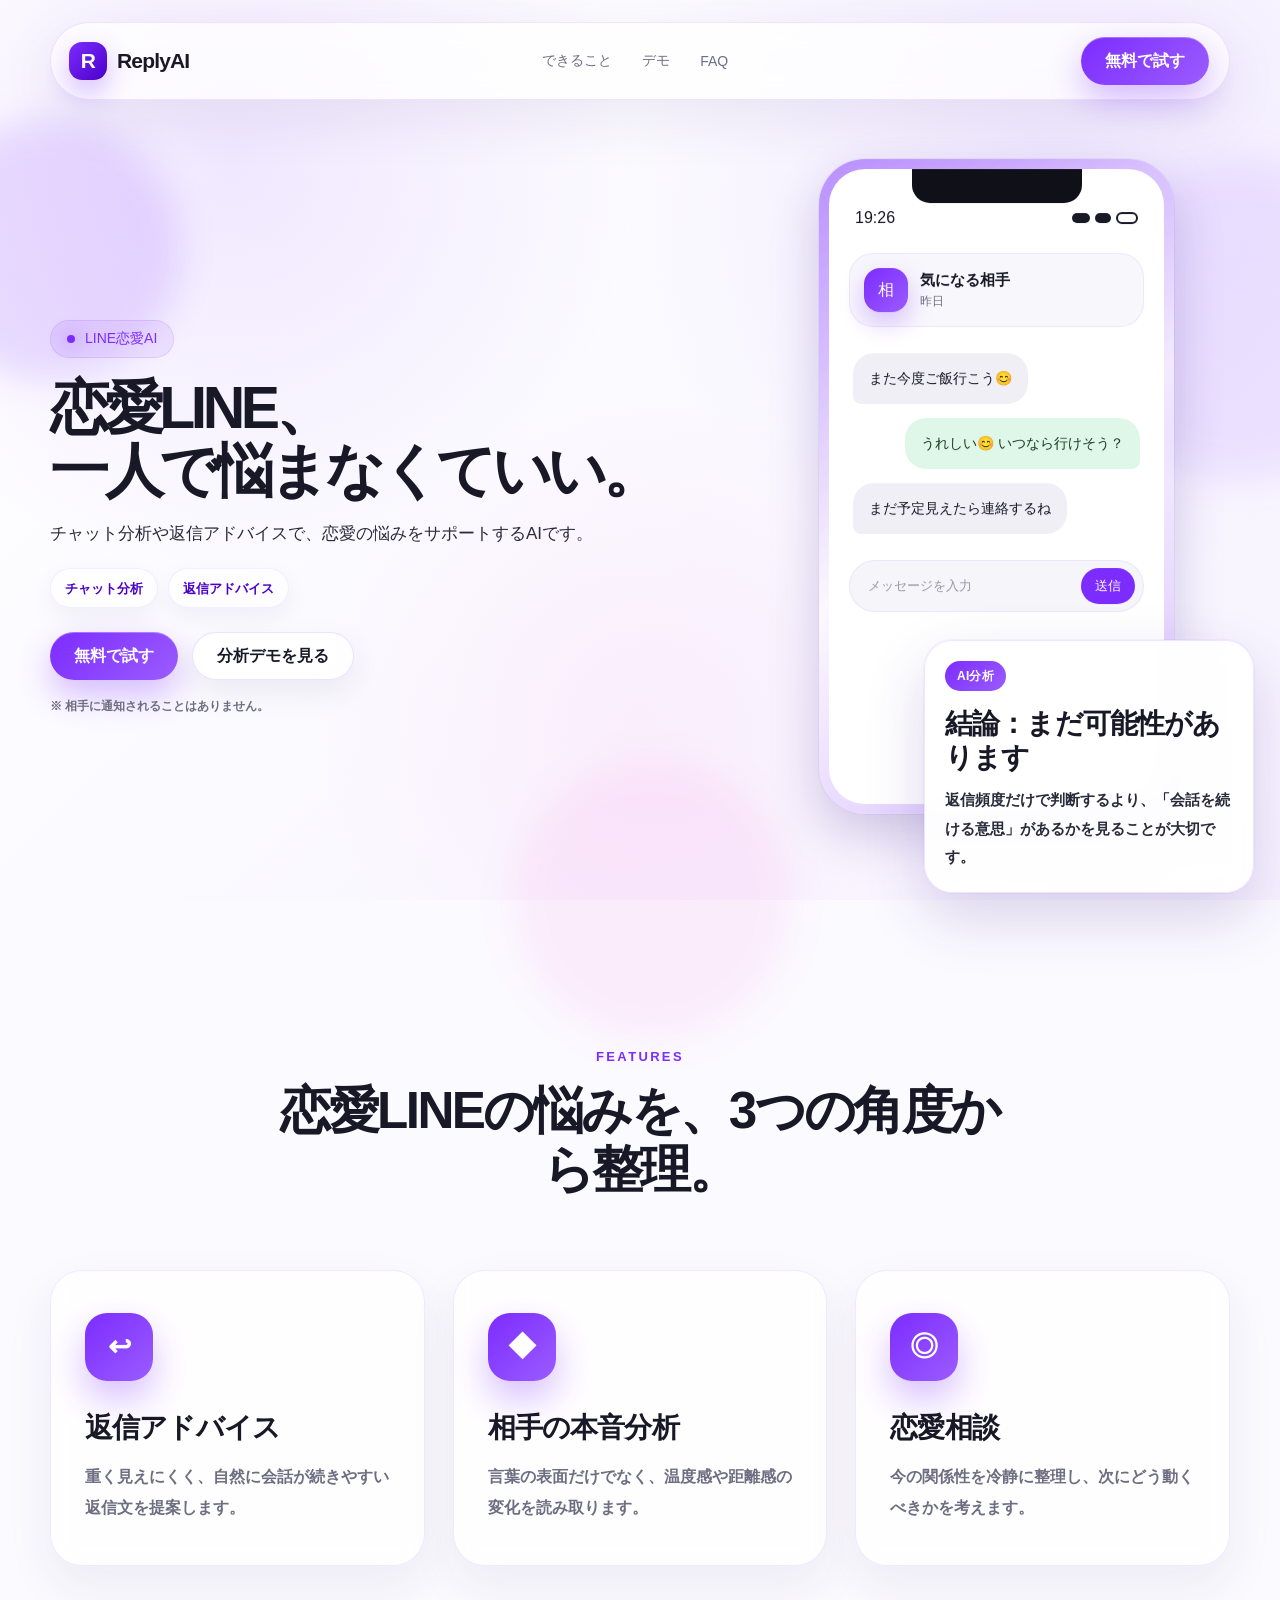
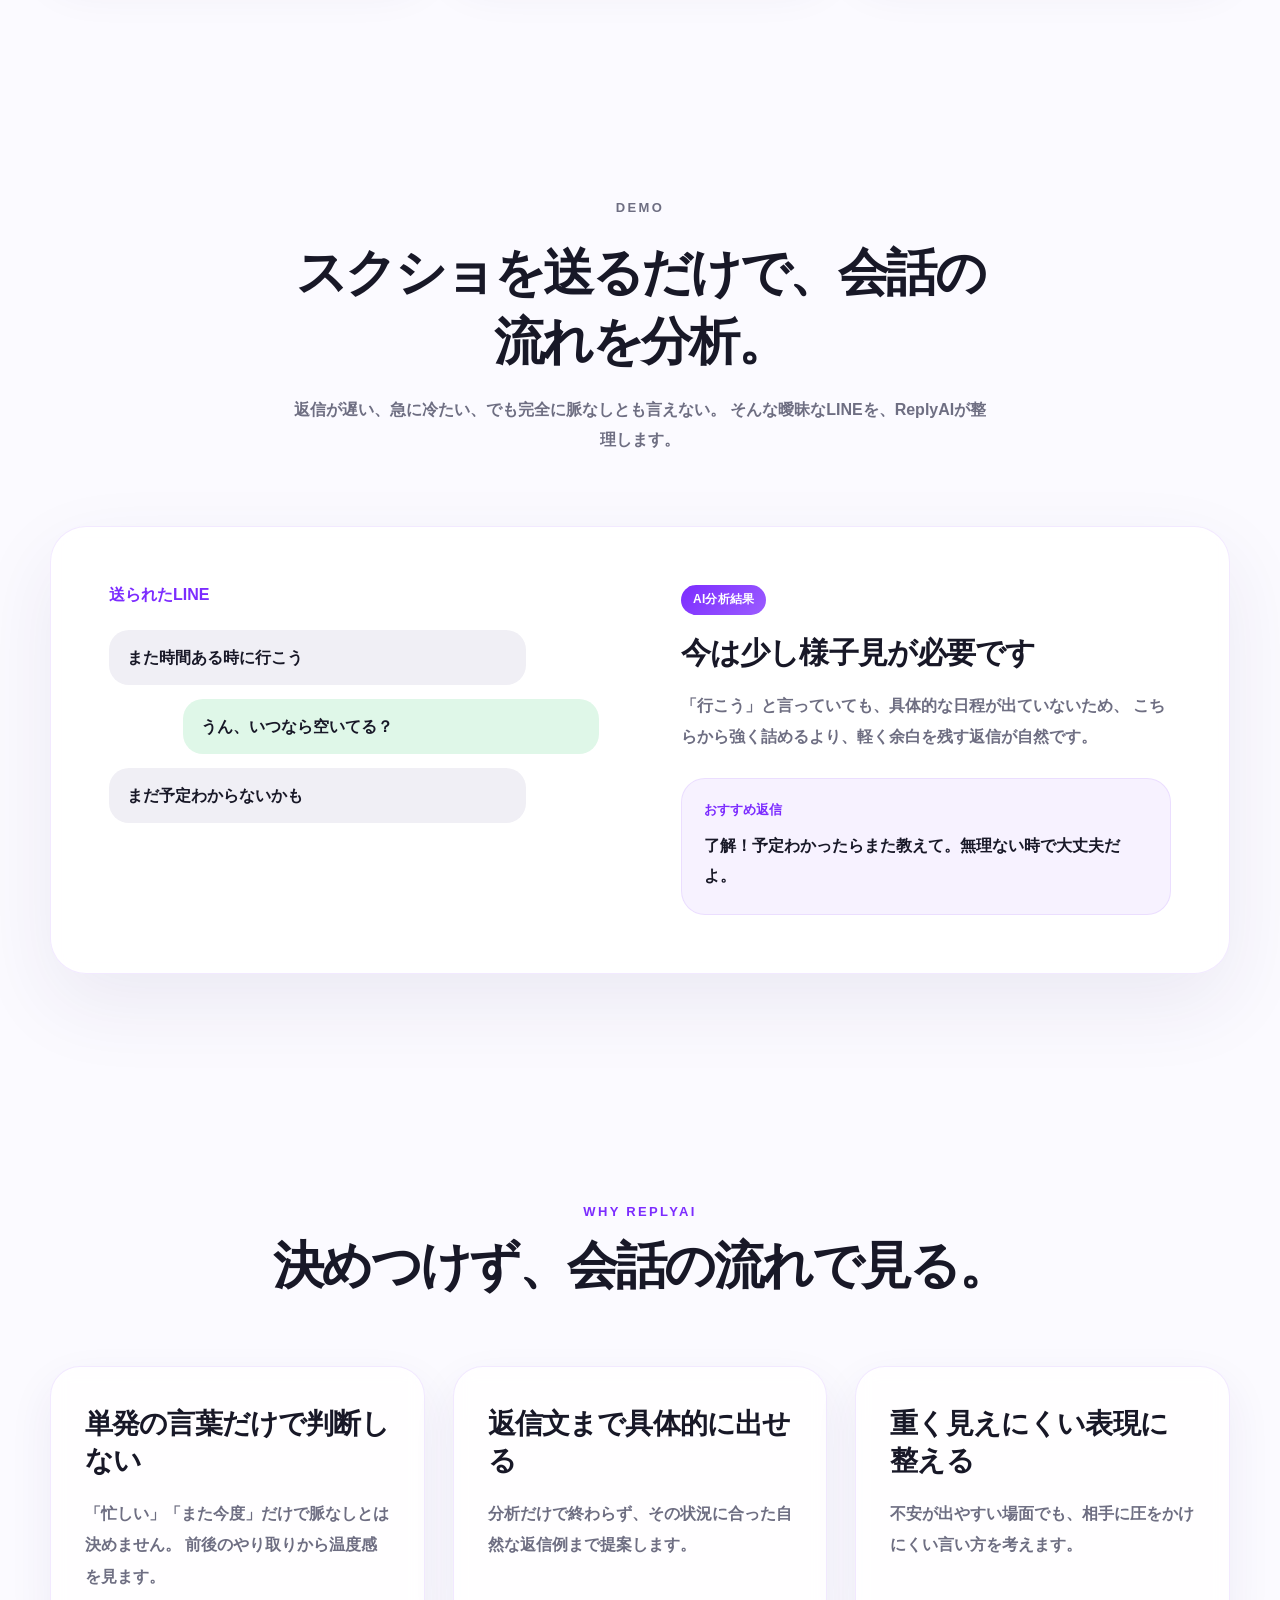
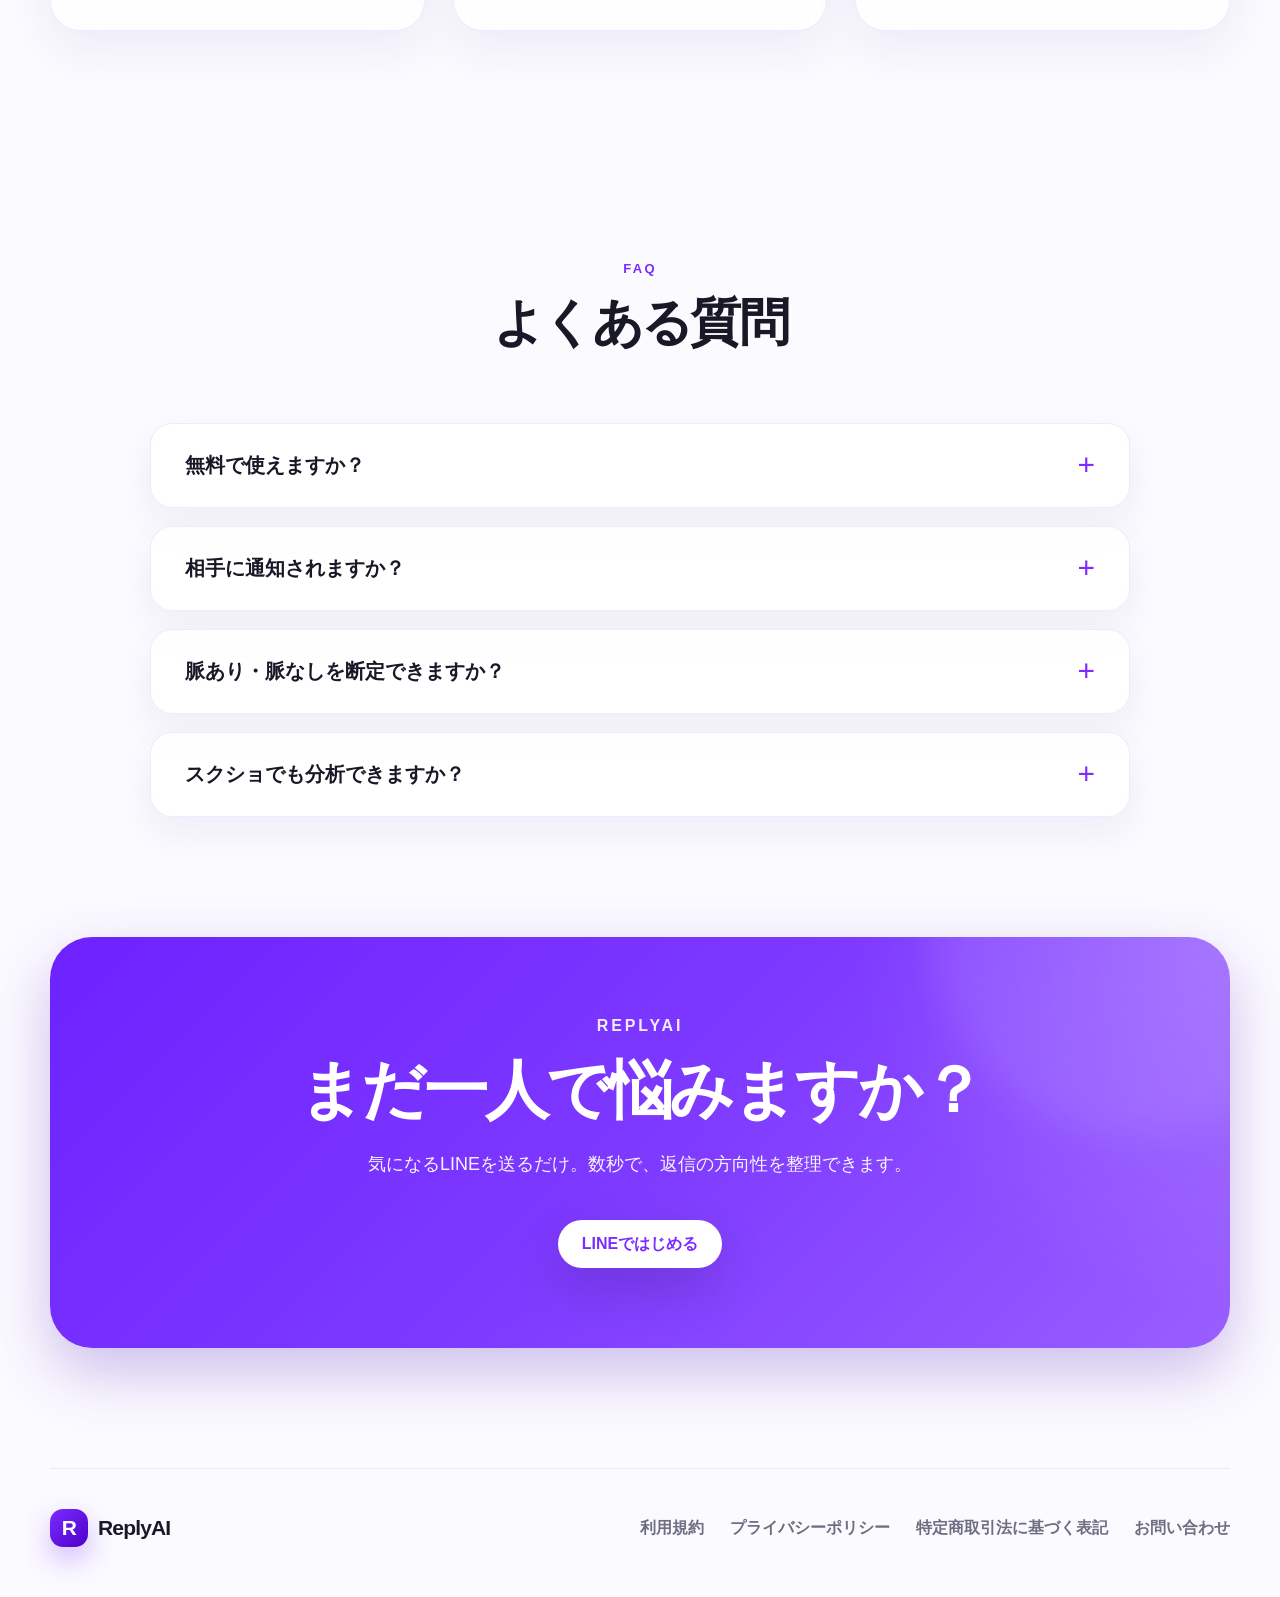
==== commit bd31eed7: "re" ====
--- a/index.html
+++ b/index.html
@@ -43,7 +43,7 @@
           LINE恋愛AI
         </div>
 
-        <h1>恋愛LINE、一人で悩まなくていい。</h1>
+        <h1>恋愛LINE、<br>一人で悩まなくていい。</h1>
 
         <p class="hero-lead">
           チャット分析や返信アドバイスで、恋愛の悩みをサポートするAIです。
--- a/assets/css/style.css
+++ b/assets/css/style.css
@@ -210,7 +210,7 @@
   min-height: 620px;
   padding: 32px 0 36px;
   display: grid;
-  grid-template-columns: 1fr 1fr;
+  grid-template-columns: minmax(0,1.18fr) minmax(360px,.82fr);
   align-items: center;
   gap: 40px;
 }
@@ -239,8 +239,9 @@
 
 .hero h1 {
   margin: 18px 0 16px;
-  max-width: 820px;
-  font-size: clamp(52px, 5vw, 76px);
+  max-width: 720px;
+  white-space: normal;
+  font-size: clamp(52px, 4.6vw, 72px);
   line-height: 1.08;
   letter-spacing: -0.075em;
   font-weight: 700;
@@ -299,7 +300,7 @@
   display:flex;
   justify-content:center;
   position:relative;
-  transform: translateX(-24px);
+  transform: translateX(0);
 }
 
 .phone-wrap {
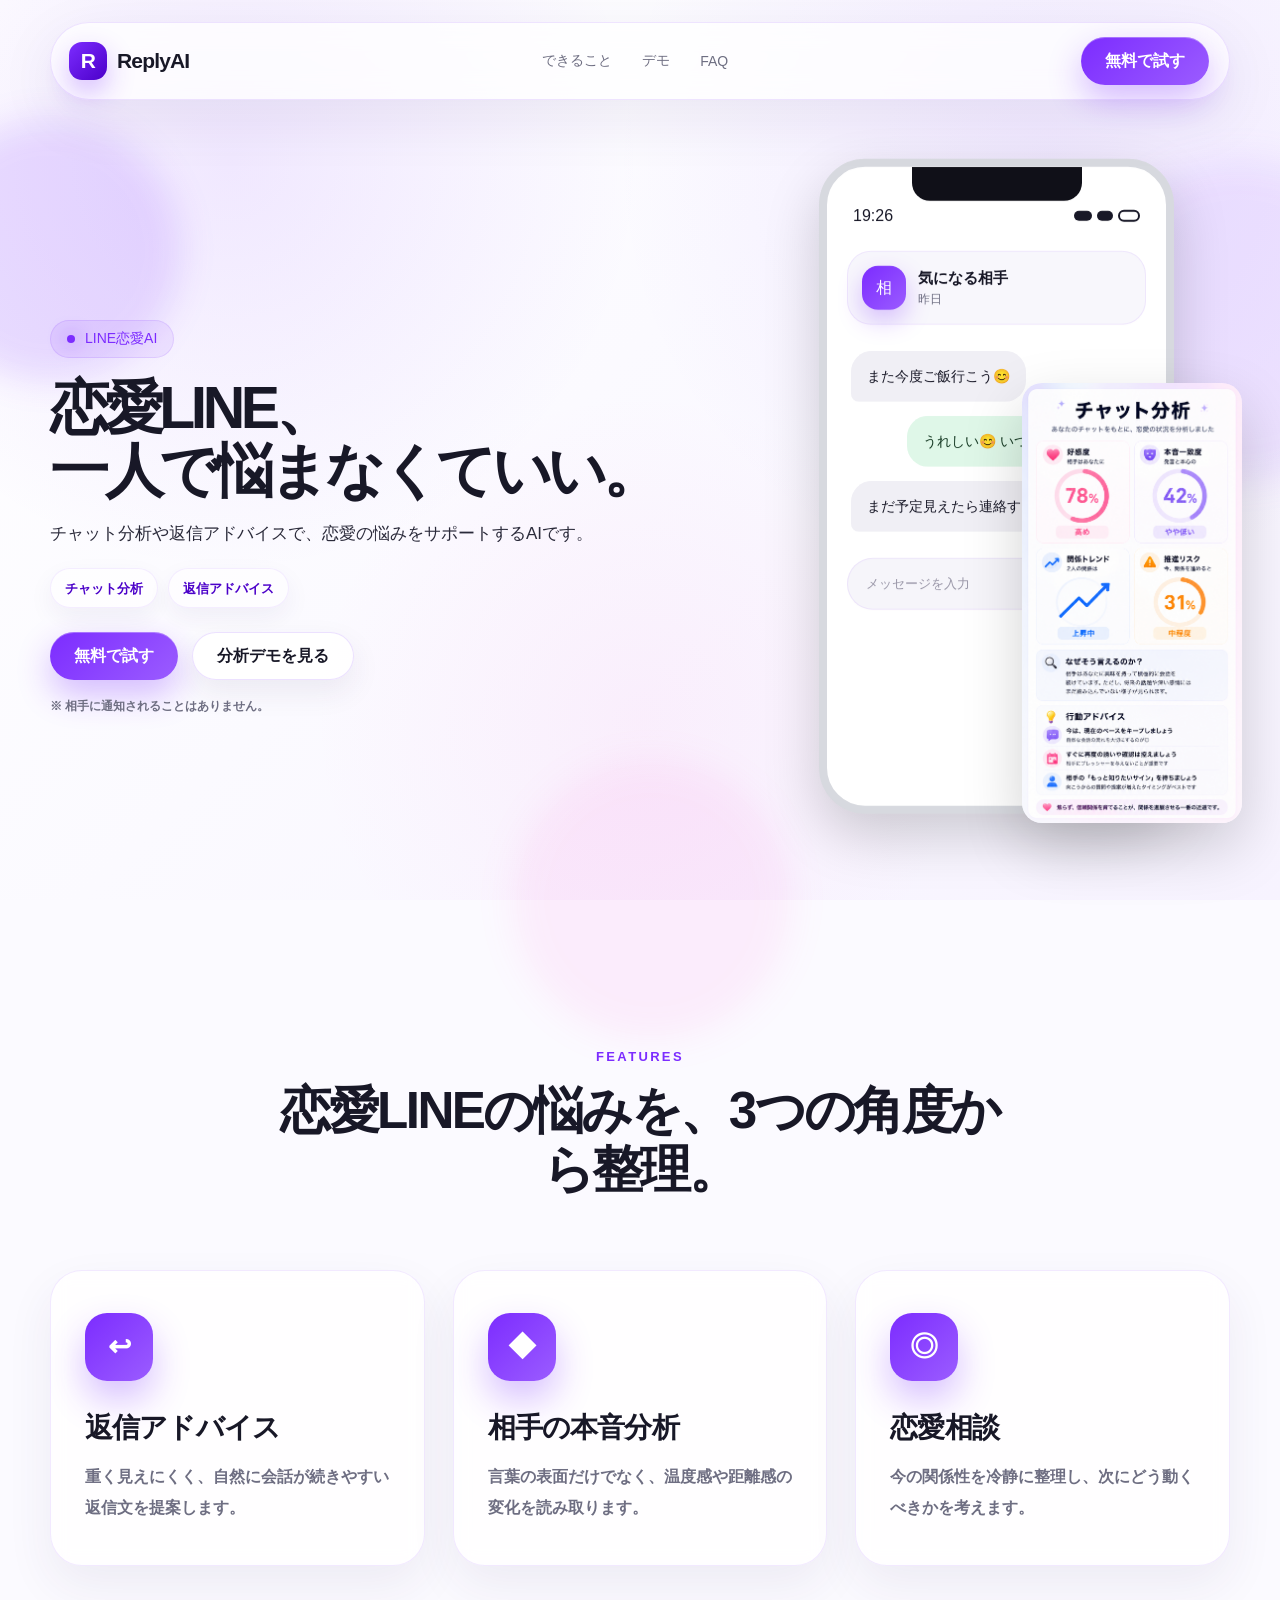
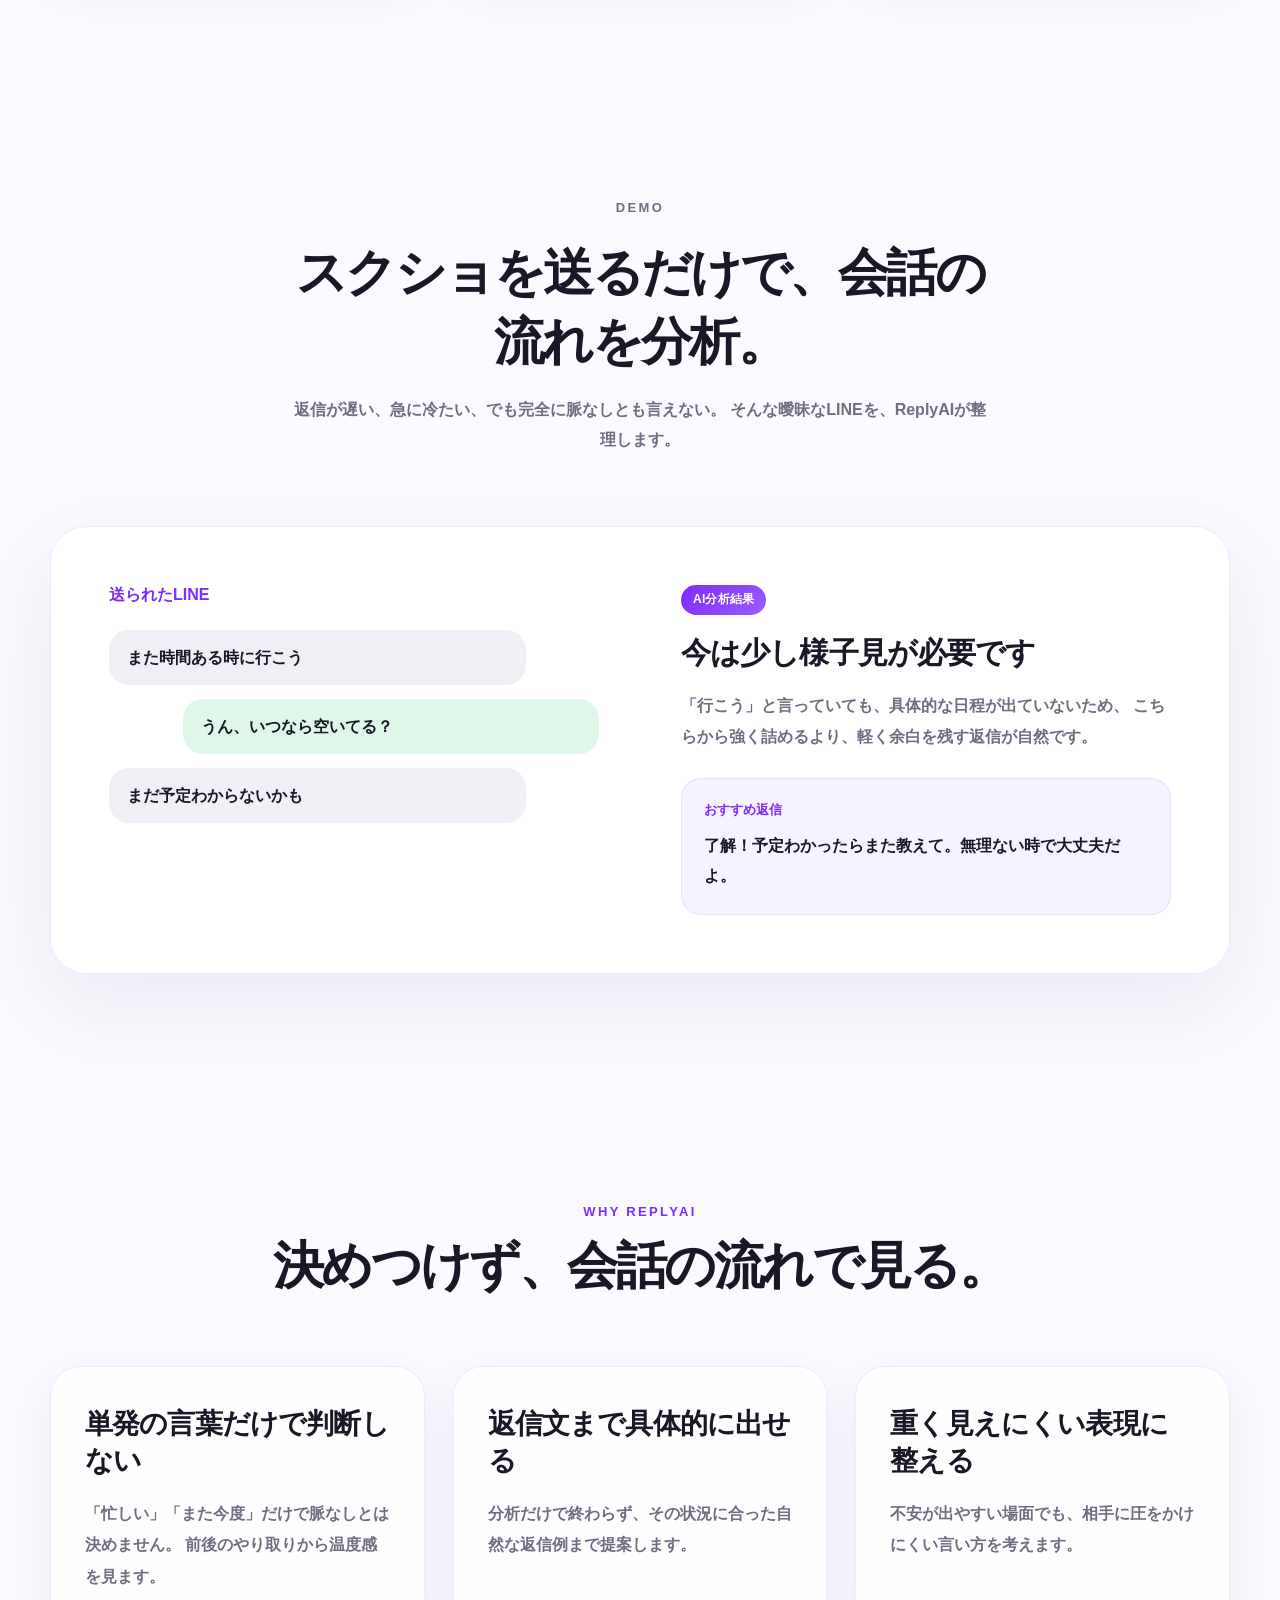
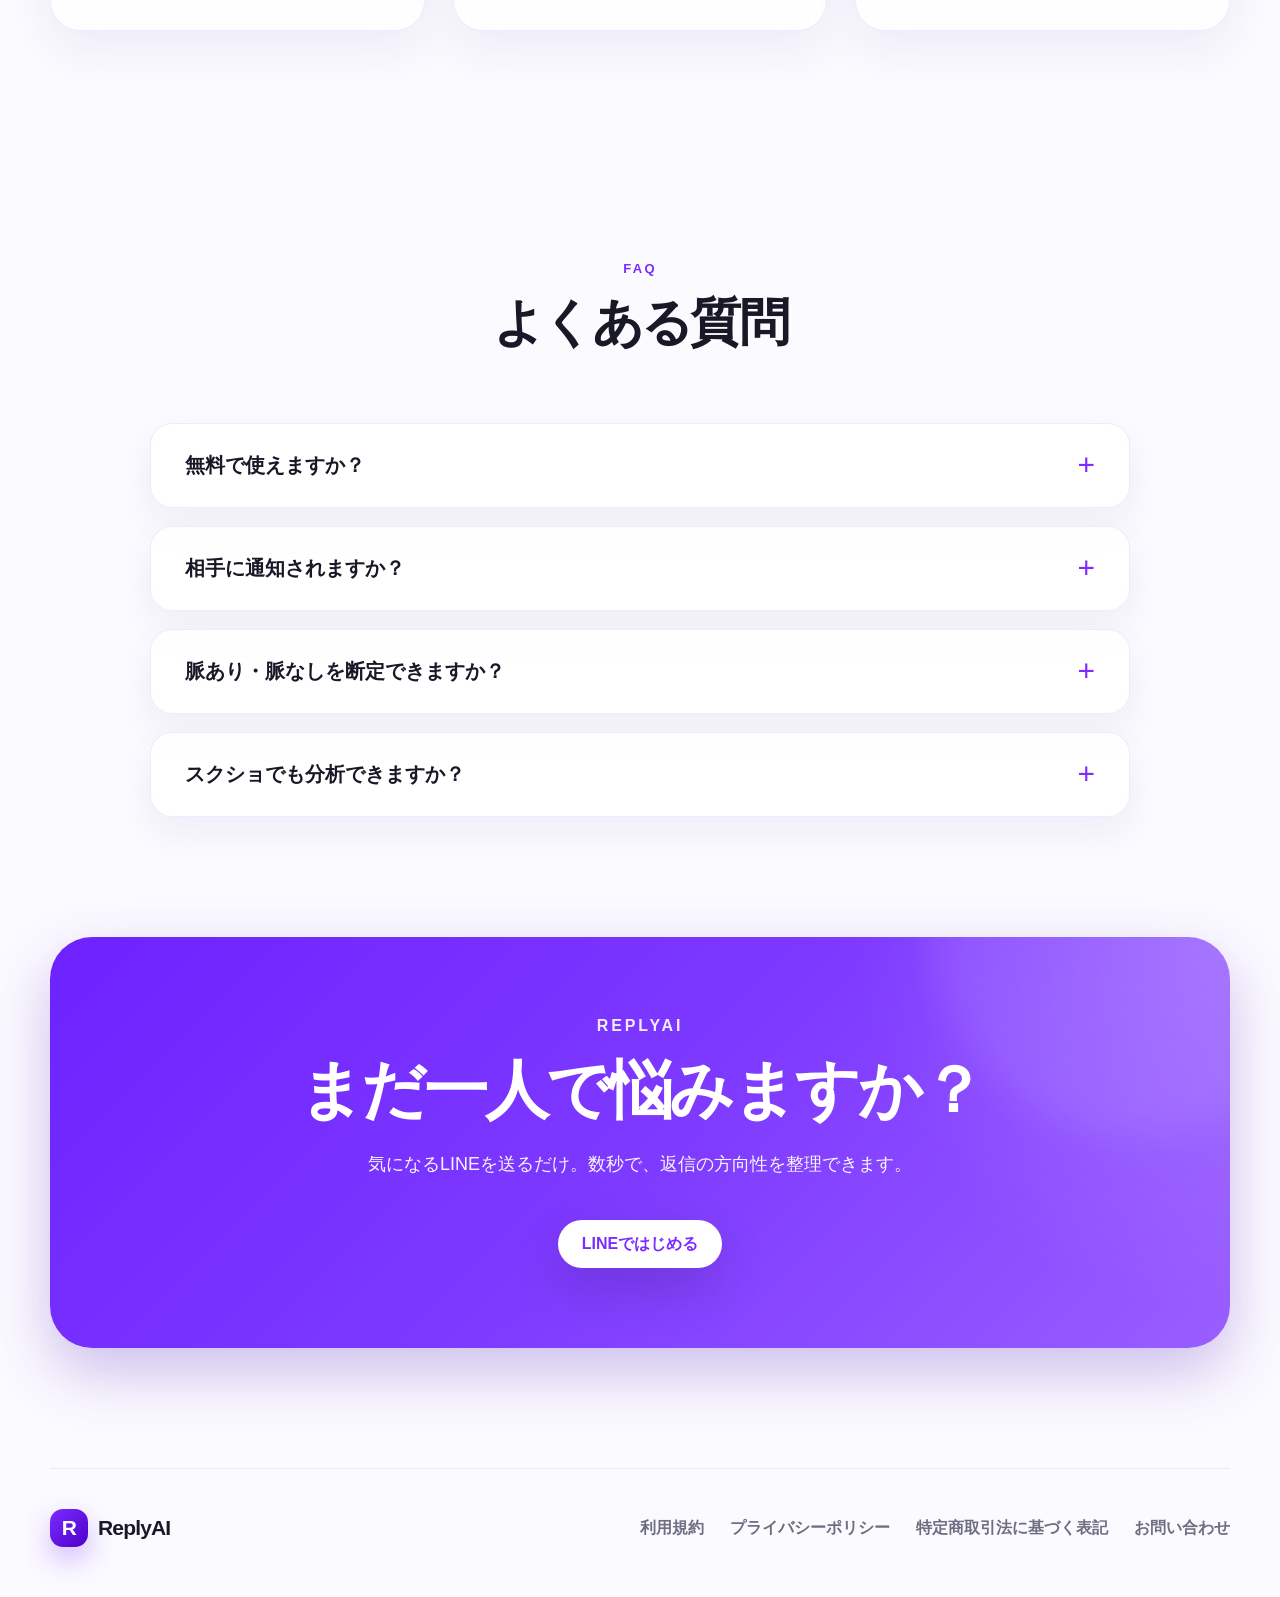
==== commit b9ab8f4d: "re" ====
--- a/index.html
+++ b/index.html
@@ -104,16 +104,11 @@
             </div>
           </div>
 
-          <div class="analysis-card">
-            <div class="analysis-badge">AI分析</div>
-            <h3>結論：まだ可能性があります</h3>
-            <p>
-              返信頻度だけで判断するより、「会話を続ける意思」があるかを見ることが大切です。
-            </p>
+          <div class="analysis-card image-card">
+            <img src="assets/images/analysis-report.png" alt="チャット分析">
           </div>
         </div>
-      </div>
-    </section>
+      </section>
 <section id="features" class="section">
       <div class="section-head reveal">
         <p>Features</p>
--- a/assets/css/style.css
+++ b/assets/css/style.css
@@ -711,7 +711,7 @@
 .reply-suggestion{
   margin-top:26px;
   padding:22px;
-  border-radius:24px;
+  border-radius:20px;
   background:rgba(124,44,255,.06);
   border:1px solid rgba(124,44,255,.10);
 }
@@ -1068,3 +1068,22 @@
 text-align:center!important;
 }
 }
+
+
+.phone{
+border:8px solid #d7d9df;
+background:#fff;
+box-shadow:0 22px 55px rgba(0,0,0,.18), inset 0 1px 0 rgba(255,255,255,.9);
+}
+.analysis-card.image-card{
+right:-12px;
+bottom:80px;
+width:220px;
+padding:0;
+background:none;
+border:none;
+box-shadow:0 24px 60px rgba(0,0,0,.18);
+overflow:hidden;
+border-radius:20px;
+}
+.analysis-card.image-card img{display:block;width:100%;height:auto;}
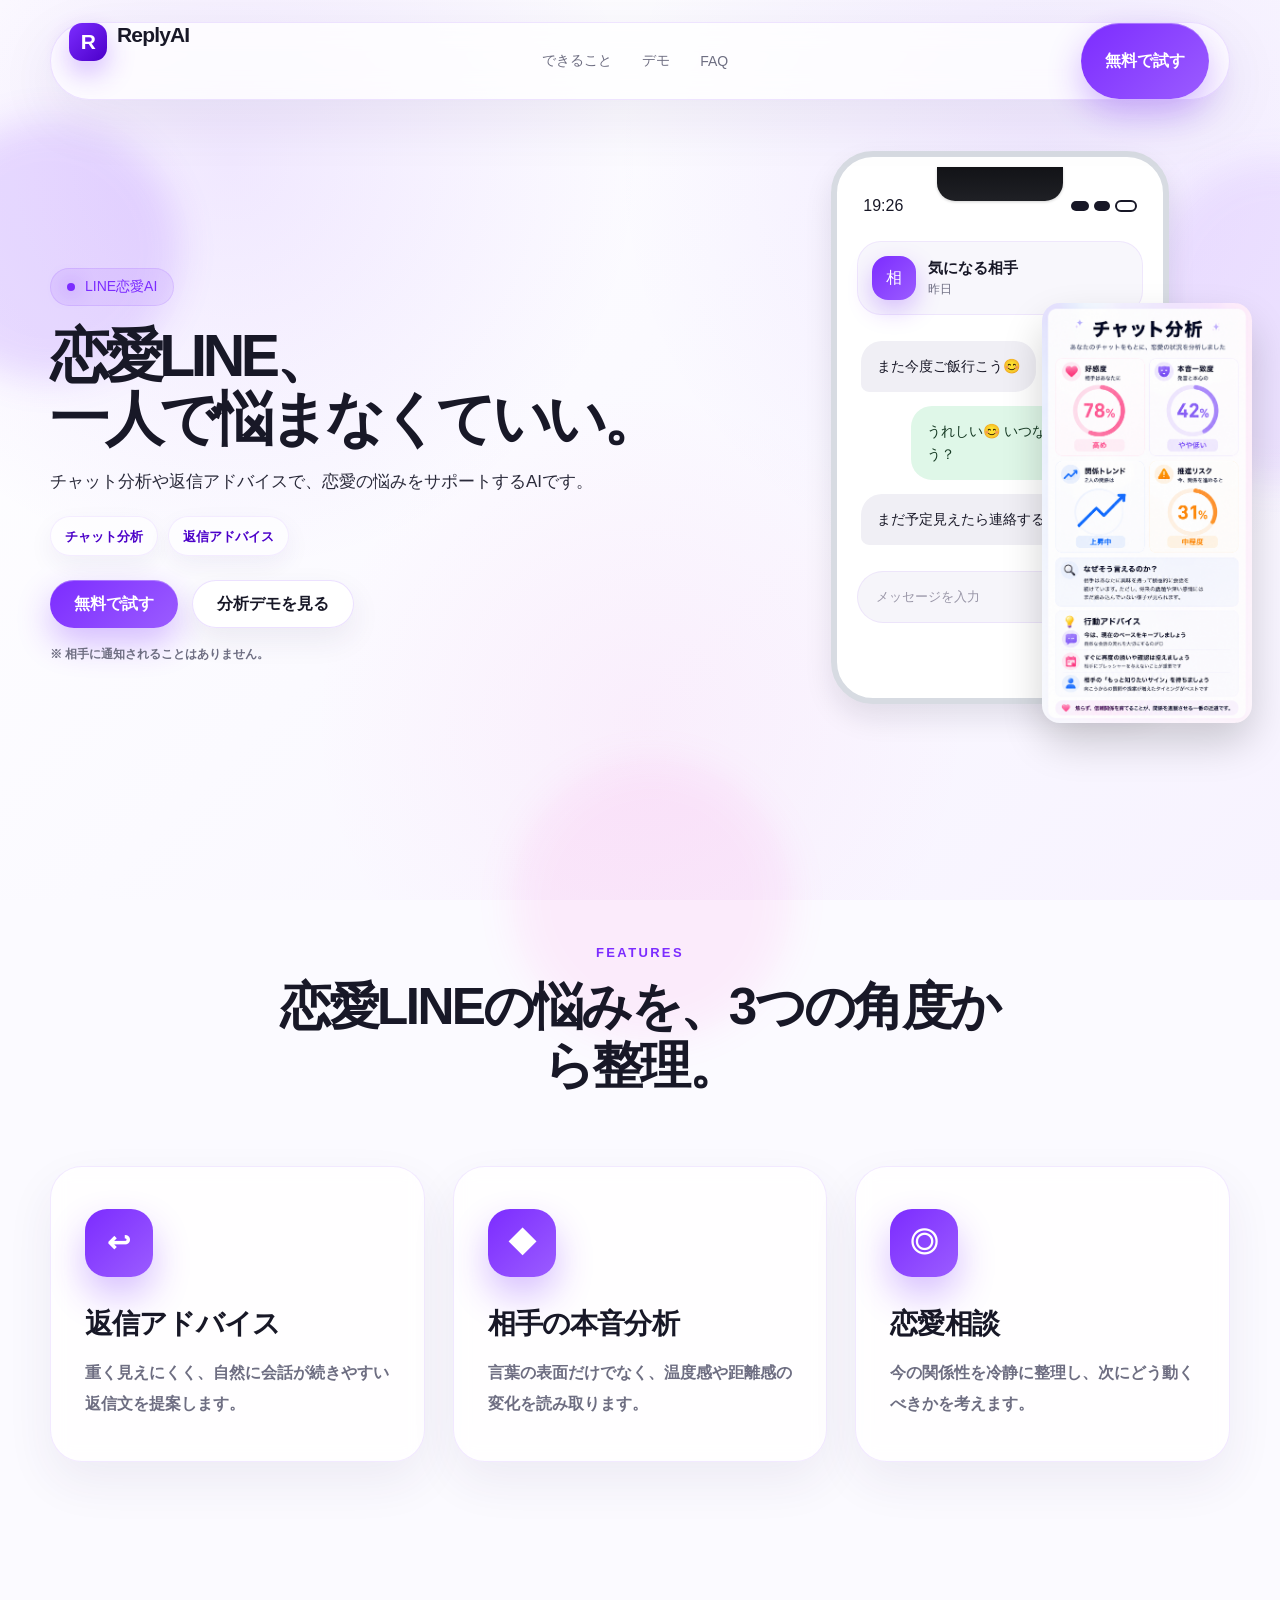
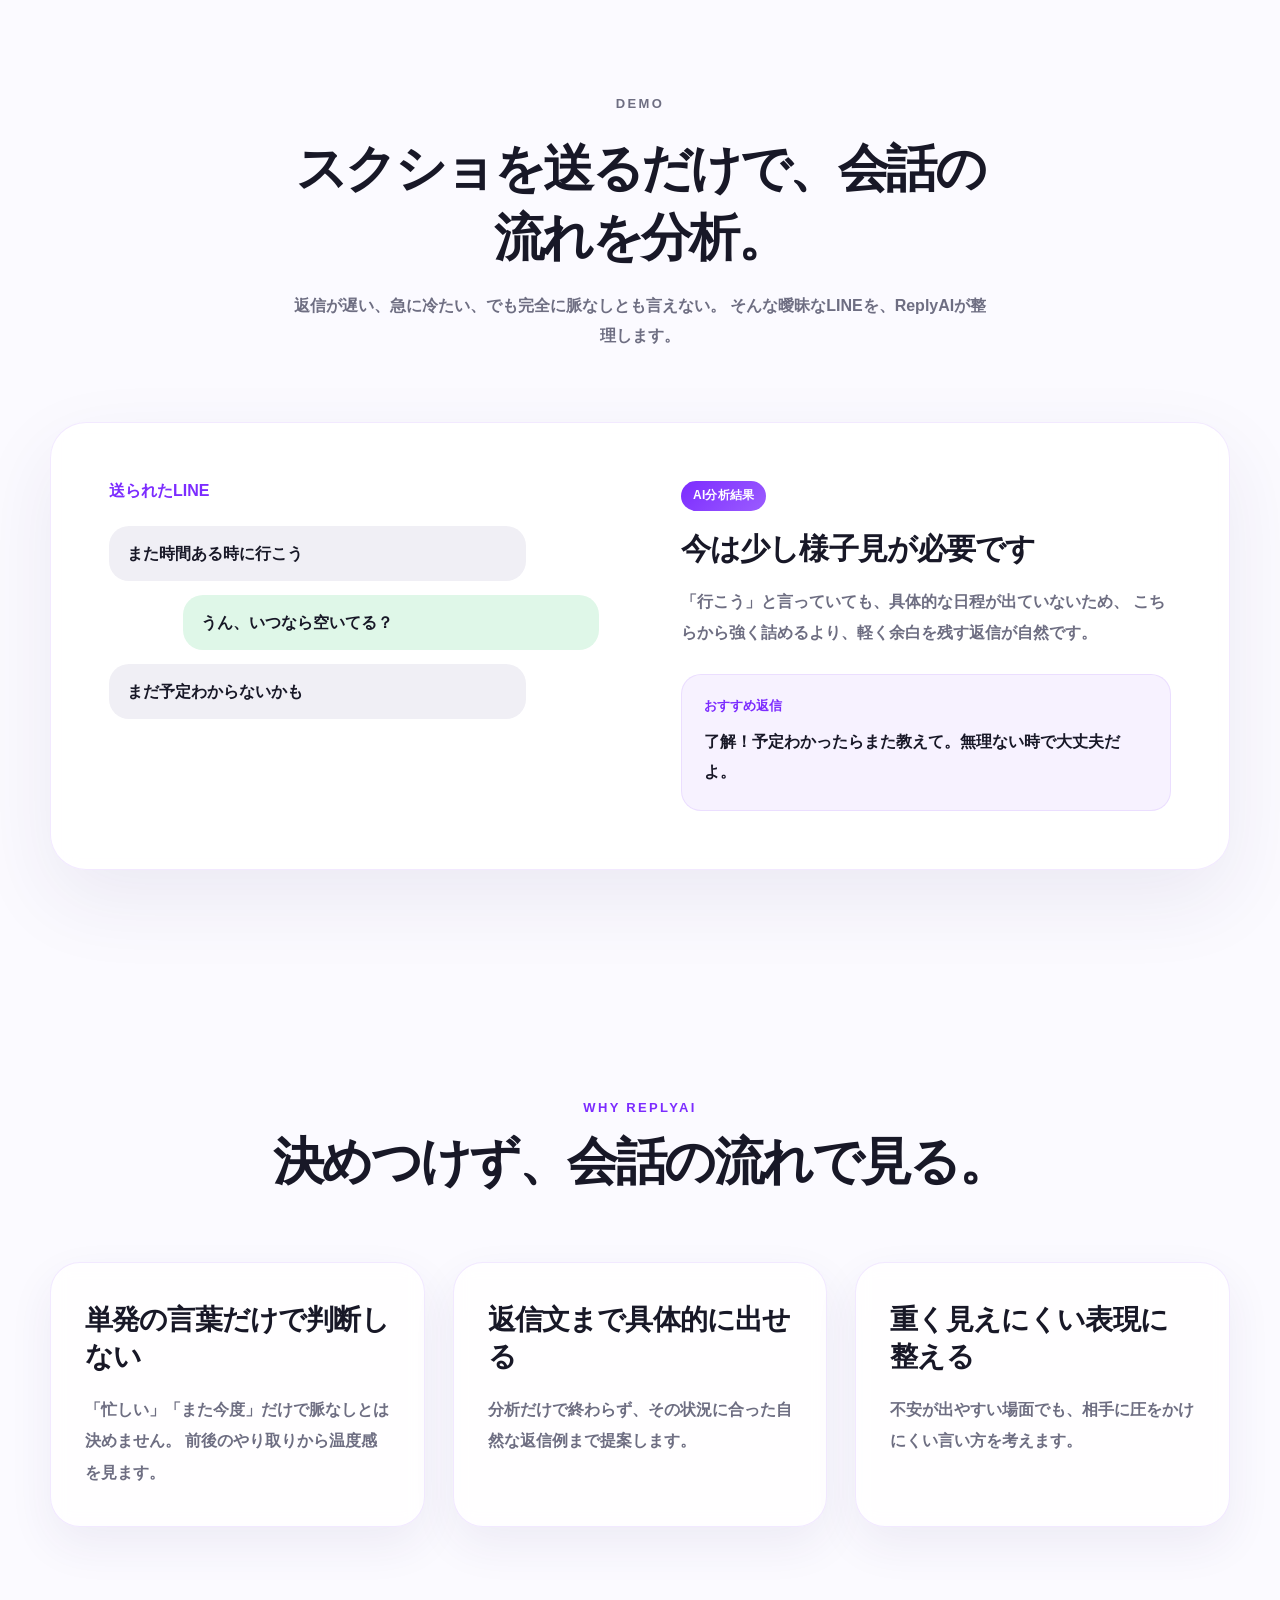
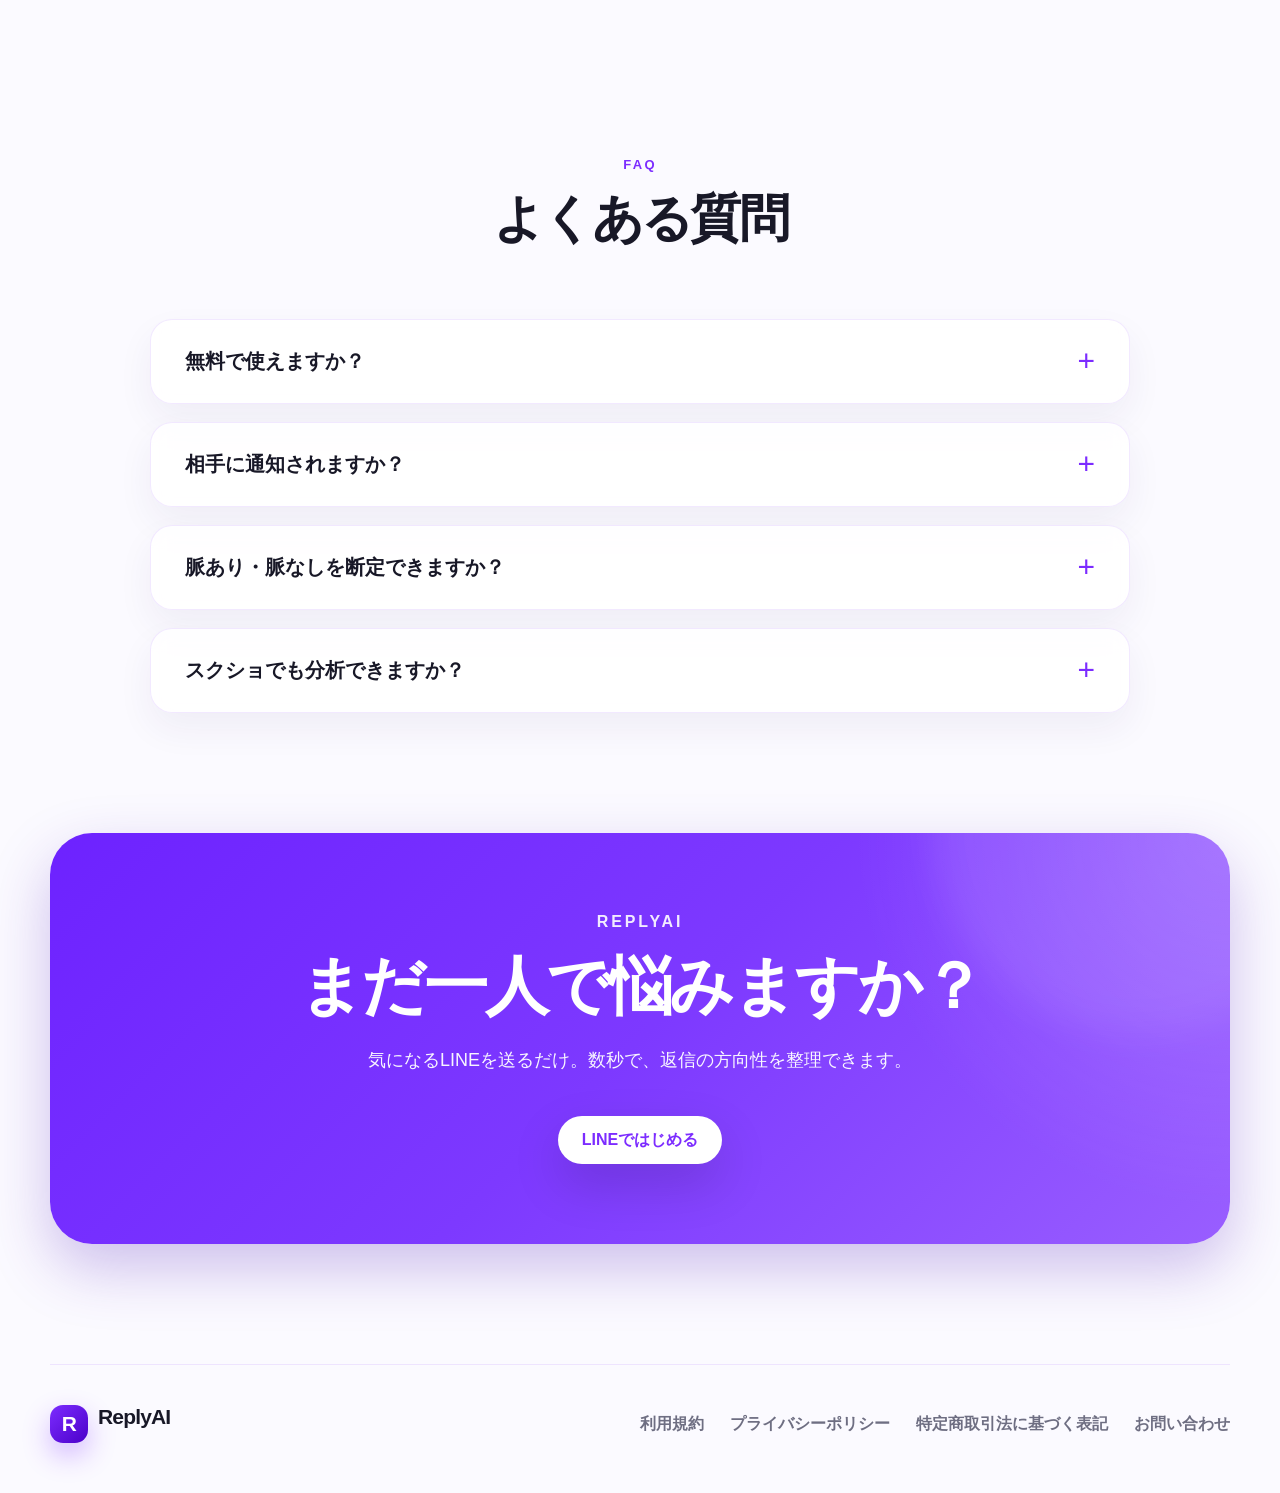
==== commit 59e5cc30: "new" ====
--- a/index.html
+++ b/index.html
@@ -106,6 +106,23 @@
 
           <div class="analysis-card image-card">
             <img src="assets/images/analysis-report.png" alt="チャット分析">
+            <div class="analysis-summary" aria-label="AI分析結果の例">
+              <div class="analysis-summary-head">
+                <span>AI分析結果</span>
+                <b>上昇中 ↗</b>
+              </div>
+              <div class="analysis-summary-metrics">
+                <div>
+                  <small>好感度</small>
+                  <strong>78<span>%</span></strong>
+                </div>
+                <div>
+                  <small>本音一致度</small>
+                  <strong>42<span>%</span></strong>
+                </div>
+              </div>
+              <div class="analysis-summary-note">今は自然なペースをキープ</div>
+            </div>
           </div>
         </div>
       </section>
@@ -264,4 +281,4 @@
 
   <script src="assets/js/script.js"></script>
 </body>
-</html>+</html>
--- a/assets/css/style.css
+++ b/assets/css/style.css
@@ -76,7 +76,7 @@
 }
 
 .glow-2 {
-  width: 320px;
+  width: 250px;
   height: 320px;
   right: -120px;
   top: 160px;
@@ -97,13 +97,13 @@
   margin: 22px auto 0;
   padding: 0 20px 0 18px;
   display: flex;
-  align-items: center;
+  align-items: stretch;
   justify-content: space-between;
   border: 1px solid rgba(124, 44, 255, 0.12);
   border-radius: 999px;
   background: rgba(255, 255, 255, 0.74);
   backdrop-filter: blur(12px);
-  box-shadow: 0 18px 60px rgba(55, 34, 112, 0.08);
+  box-shadow:0 30px 80px rgba(15,18,35,.18),0 8px 24px rgba(15,18,35,.10);
   position: sticky;
   top: 18px;
   z-index: 50;
@@ -111,7 +111,7 @@
 
 .brand {
   display: inline-flex;
-  align-items: center;
+  align-items: stretch;
   gap: 10px;
   font-weight: 700;
   letter-spacing: -0.04em;
@@ -296,49 +296,20 @@
   font-weight: 600;
 }
 
-.hero-visual {
-  display:flex;
-  justify-content:center;
-  position:relative;
-  transform: translateX(0);
-}
-
-.phone-wrap {
-  width: min(100%, 520px);
-  position: relative;
-  padding: 26px 0 90px;
-}
-
-.phone {
-  width: 355px;
-  min-height: 655px;
-  margin: 0 auto;
-  padding: 22px 20px 20px;
-  border-radius: 46px;
-  background:
-    linear-gradient(#fff, #fff) padding-box,
-    linear-gradient(145deg, rgba(124, 44, 255, 0.5), rgba(255, 255, 255, 0.4), rgba(124, 44, 255, 0.28)) border-box;
-  border: 10px solid transparent;
-  box-shadow:
-    0 20px 50px rgba(58, 31, 132, 0.22),
-    0 0 0 1px rgba(124, 44, 255, 0.06);
-  position: relative;
-  overflow: hidden;
-}
-
-.phone::before {
-  content: "";
-  position: absolute;
-  width: 170px;
-  height: 34px;
-  border-radius: 0 0 18px 18px;
-  background: #101018;
-  left: 50%;
-  top: 0;
-  transform: translateX(-50%);
-  z-index: 3;
-}
-
+
+.phone::before{
+content:"";
+position:absolute;
+top:10px;left:50%;transform:translateX(-50%);
+width:126px;height:34px;
+background:linear-gradient(180deg,#121317,#1f2025);
+border-radius:0 0 18px 18px;
+box-shadow:0 1px 3px rgba(0,0,0,.18);
+z-index:20;
+}
+
+
+/* phone top */
 .phone-top {
   height: 44px;
   padding: 10px 6px 0;
@@ -471,20 +442,7 @@
   background: var(--purple);
   font-weight: 500;
 }
-.analysis-card {
-  position: absolute;
-  right: -24px;
-  bottom: 10px;
-  width: 330px;
-  padding: 20px;
-  border-radius: 28px;
-  background: rgba(255,255,255,.92);
-  backdrop-filter: blur(12px);
-  border: 1px solid rgba(124,44,255,.12);
-  box-shadow:
-    0 24px 60px rgba(68,35,143,.18),
-    0 0 0 1px rgba(124,44,255,.04);
-}
+
 
 .analysis-badge{
   display:inline-flex;
@@ -941,16 +899,6 @@
 justify-content:center;
 }
 
-.phone-wrap{
-margin-top:40px;
-}
-
-.analysis-card{
-position:relative;
-right:auto;
-bottom:auto;
-margin:-40px auto 0;
-}
 
 .feature-grid,
 .why-grid,
@@ -966,124 +914,239 @@
 
 }
 
-@media (max-width:768px){
-.nav{display:none;}
-.site-header{padding:16px 18px;}
-.hero{display:flex;flex-direction:column;gap:32px;padding:32px 20px 48px;text-align:center;}
-.hero-copy{max-width:100%;margin:0 auto;}
-.hero h1{font-size:clamp(52px,11vw,64px);line-height:1.08;font-weight:800;letter-spacing:-.03em;margin:18px auto;}
-.hero-lead{font-size:18px;line-height:1.8;max-width:340px;margin:0 auto 24px;}
-.hero-tags{display:flex;justify-content:center;flex-wrap:wrap;gap:12px;max-width:340px;margin:0 auto 28px;}
-.hero-actions{display:flex;flex-direction:column;gap:16px;max-width:340px;margin:0 auto;}
-.hero-actions a{width:100%;}
-.hero-visual{width:100%;display:block;transform:none!important;margin:0 auto;}
-.phone-wrap{display:block;position:static;width:100%;max-width:380px;margin:0 auto;padding:0;}
-.phone{width:100%;max-width:380px;margin:0 auto;}
-.analysis-card{position:static!important;width:100%;max-width:380px;margin:20px auto 0;right:auto;left:auto;bottom:auto;transform:none;}
-.demo-card{display:block;}
-.demo-left,.demo-right{width:100%;max-width:380px;margin:0 auto 20px;}
-.feature-grid,.why-grid,.proof{display:grid;grid-template-columns:1fr!important;gap:20px;}
-.feature-card{padding:34px 26px;}
-.section,.demo-section,.faq-section,.final-cta{padding:64px 20px;}
-.footer{flex-direction:column;text-align:center;}
-.footer-links{justify-content:center;}
-}
-.phone,.glow{will-change:transform;}
-
-
-/* MOBILE OVERRIDE RESET */
-@media (max-width:768px){
-.hero{display:flex!important;flex-direction:column!important;align-items:center!important}
-.hero-copy,.hero-visual{width:100%!important;max-width:380px!important;margin:0 auto!important}
-.hero h1{font-size:48px!important;line-height:1.12!important;white-space:normal!important;max-width:320px!important}
-.phone-wrap{display:flex!important;flex-direction:column!important;align-items:center!important;position:static!important}
-.phone{width:100%!important;max-width:360px!important;margin:0 auto!important}
-.analysis-card{position:static!important;display:block!important;width:100%!important;max-width:360px!important;margin:24px auto 0!important}
-.demo-card{display:flex!important;flex-direction:column!important;gap:24px!important}
-.demo-left,.demo-right{width:100%!important;max-width:360px!important;margin:0 auto!important}
-.feature-grid{display:grid!important;grid-template-columns:1fr!important}
-}
-
-
-/* mobile hero title refinement */
-@media (max-width:768px){
-.hero h1{
-font-size:42px !important;
-line-height:1.12 !important;
-letter-spacing:-0.03em !important;
-font-weight:700 !important;
-white-space:normal !important;
-}
-}
-
-
-@media (max-width:768px){
-.hero h1{
-font-size:42px!important;
-line-height:1.12!important;
-letter-spacing:-0.03em!important;
-font-weight:700!important;
-white-space:normal!important;
-}
-}
-
-
-
-/* === Mobile refinement === */
-@media (max-width:768px){
-.hero h1{
-font-size:40px!important;
-line-height:1.12!important;
-letter-spacing:-0.03em!important;
-font-weight:700!important;
-white-space:normal!important;
-}
-.phone{
-max-height:560px!important;
-height:auto!important;
-overflow:hidden!important;
-}
-.hero-visual .phone,
-.phone-wrap .phone{
-max-height:560px!important;
-}
-.features-grid,.feature-grid{
-text-align:left!important;
-}
-.features-grid .feature-card,
-.feature-card{
-text-align:left!important;
-}
-.features-grid .feature-card h3,
-.feature-card h3,
-.features-grid .feature-card p,
-.feature-card p{
-text-align:left!important;
-margin-left:0!important;
-margin-right:0!important;
-}
-.section-title,
-.features-header,
-.features>h2{
-text-align:center!important;
-}
-}
-
-
-.phone{
-border:8px solid #d7d9df;
-background:#fff;
-box-shadow:0 22px 55px rgba(0,0,0,.18), inset 0 1px 0 rgba(255,255,255,.9);
-}
-.analysis-card.image-card{
-right:-12px;
-bottom:80px;
-width:220px;
-padding:0;
-background:none;
-border:none;
-box-shadow:0 24px 60px rgba(0,0,0,.18);
-overflow:hidden;
-border-radius:20px;
-}
-.analysis-card.image-card img{display:block;width:100%;height:auto;}
+/* ===== HERO RIGHT RESET - FINAL SINGLE SOURCE ===== */
+.hero-visual {
+  display: flex;
+  justify-content: center;
+  align-items: center;
+  position: relative;
+  overflow: visible;
+  transform: none;
+}
+
+.phone-wrap {
+    transform: translateX(4px);
+  width: 520px;
+  max-width: 100%;
+  position: relative;
+  margin: 0 auto;
+  padding: 18px 0 96px;
+  overflow: visible;
+}
+
+.phone {
+    margin: 0 auto;
+  width:338px;
+  height: 553px;
+  margin: 0 auto;
+  padding: 22px 20px 20px;
+  position: relative;
+  overflow: hidden;
+  border-radius: 42px;
+  background: #fff;
+  border: 6px solid #d7dbe2;
+  box-shadow: 0 14px 28px rgba(20, 24, 38, 0.10);
+  isolation: isolate;
+}
+
+.analysis-card {
+  position: absolute;
+  right: -18px;
+  bottom: 76px;
+  width: 210px;
+  padding: 0;
+  border-radius: 24px;
+  background: transparent;
+  border: none;
+  box-shadow: 0 20px 40px rgba(0,0,0,.18);
+  z-index: 5;
+  overflow: visible;
+}
+
+.analysis-card.image-card img,
+.analysis-card img {
+  display: block;
+  width: 100%;
+  height: auto;
+  border-radius: 18px;
+}
+
+.analysis-summary {
+  display: none;
+}
+
+@media (max-width: 768px) {
+  .nav { display: none; }
+
+  .site-header { padding: 16px 18px; }
+
+  /* Mobile Hero: single source of truth */
+  .hero {
+    width: 100%;
+    display: flex;
+    flex-direction: column;
+    align-items: center;
+    gap: 24px;
+    padding: 32px 12px 48px;
+    text-align: center;
+  }
+
+  .hero-copy {
+    width: 100%;
+    max-width: 360px;
+    margin: 0 auto;
+    text-align: center;
+  }
+
+  .hero h1 {
+    max-width: 340px !important;
+    margin: 18px auto 16px !important;
+    font-size: 40px !important;
+    line-height: 1.12 !important;
+    letter-spacing: -0.03em !important;
+    font-weight: 700 !important;
+    white-space: normal !important;
+  }
+
+  .hero-lead {
+    max-width: 340px;
+    margin: 0 auto 24px;
+    font-size: 16px;
+    line-height: 1.8;
+  }
+
+  .hero-tags {
+    display: flex;
+    justify-content: center;
+    flex-wrap: wrap;
+    gap: 12px;
+    max-width: 340px;
+    margin: 0 auto 28px;
+  }
+
+  .hero-actions {
+    display: flex;
+    flex-direction: column;
+    gap: 16px;
+    max-width: 340px;
+    margin: 0 auto;
+  }
+
+  .hero-actions a { width: 100%; }
+
+  .hero-visual {
+    width: 100%;
+    display: flex;
+    justify-content: center;
+    align-items: flex-start;
+    margin: 0 auto;
+    overflow: visible;
+  }
+
+  .phone-wrap {
+    width: min(86vw, 330px);
+    position: relative;
+    margin: 0 auto;
+    padding: 0 0 128px;
+    overflow: visible;
+    transform: none;
+  }
+
+  .phone {
+    width: 100%;
+    height: auto;
+    aspect-ratio: 9 / 15.72;
+    margin: 0 auto;
+    padding: 18px 14px 16px;
+    border: 5px solid #d7dbe2;
+    border-radius: 44px;
+    background: #fff;
+    box-shadow: 0 18px 36px rgba(20,24,38,.14);
+    overflow: hidden;
+  }
+
+  .analysis-card {
+    width: min(68vw, 224px);
+    right: -8px;
+    bottom: 12px;
+    padding: 16px;
+    border-radius: 22px;
+    background: rgba(255,255,255,.96);
+    border: 1px solid rgba(124,44,255,.14);
+    box-shadow: 0 20px 45px rgba(62,35,128,.20);
+    z-index: 5;
+  }
+
+  .analysis-card.image-card img,
+  .analysis-card img {
+    display: none;
+  }
+
+  .analysis-summary {
+    display: block;
+    color: var(--black);
+    text-align: left;
+  }
+
+  .analysis-summary-head {
+    display: flex;
+    align-items: center;
+    justify-content: space-between;
+    gap: 10px;
+    color: var(--purple);
+    font-size: 12px;
+    font-weight: 800;
+  }
+
+  .analysis-summary-head b {
+    padding: 5px 8px;
+    border-radius: 999px;
+    color: #176b45;
+    background: #e6f8ef;
+    font-size: 10px;
+    white-space: nowrap;
+  }
+
+  .analysis-summary-metrics {
+    display: grid;
+    grid-template-columns: 1fr 1fr;
+    gap: 10px;
+    margin-top: 14px;
+  }
+
+  .analysis-summary-metrics > div {
+    padding: 11px 10px;
+    border-radius: 14px;
+    background: linear-gradient(145deg,#fff7fb,#f6f2ff);
+    border: 1px solid rgba(124,44,255,.08);
+  }
+
+  .analysis-summary-metrics small {
+    display: block;
+    color: var(--muted);
+    font-size: 10px;
+    font-weight: 700;
+  }
+
+  .analysis-summary-metrics strong {
+    display: block;
+    margin-top: 3px;
+    color: var(--purple);
+    font-size: 25px;
+    line-height: 1;
+    letter-spacing: -.04em;
+  }
+
+  .analysis-summary-metrics strong span {
+    font-size: 12px;
+  }
+
+  .analysis-summary-note {
+    margin-top: 12px;
+    padding-top: 11px;
+    border-top: 1px solid rgba(124,44,255,.10);
+    color: var(--text);
+    font-size: 11px;
+    font-weight: 700;
+  }
+}
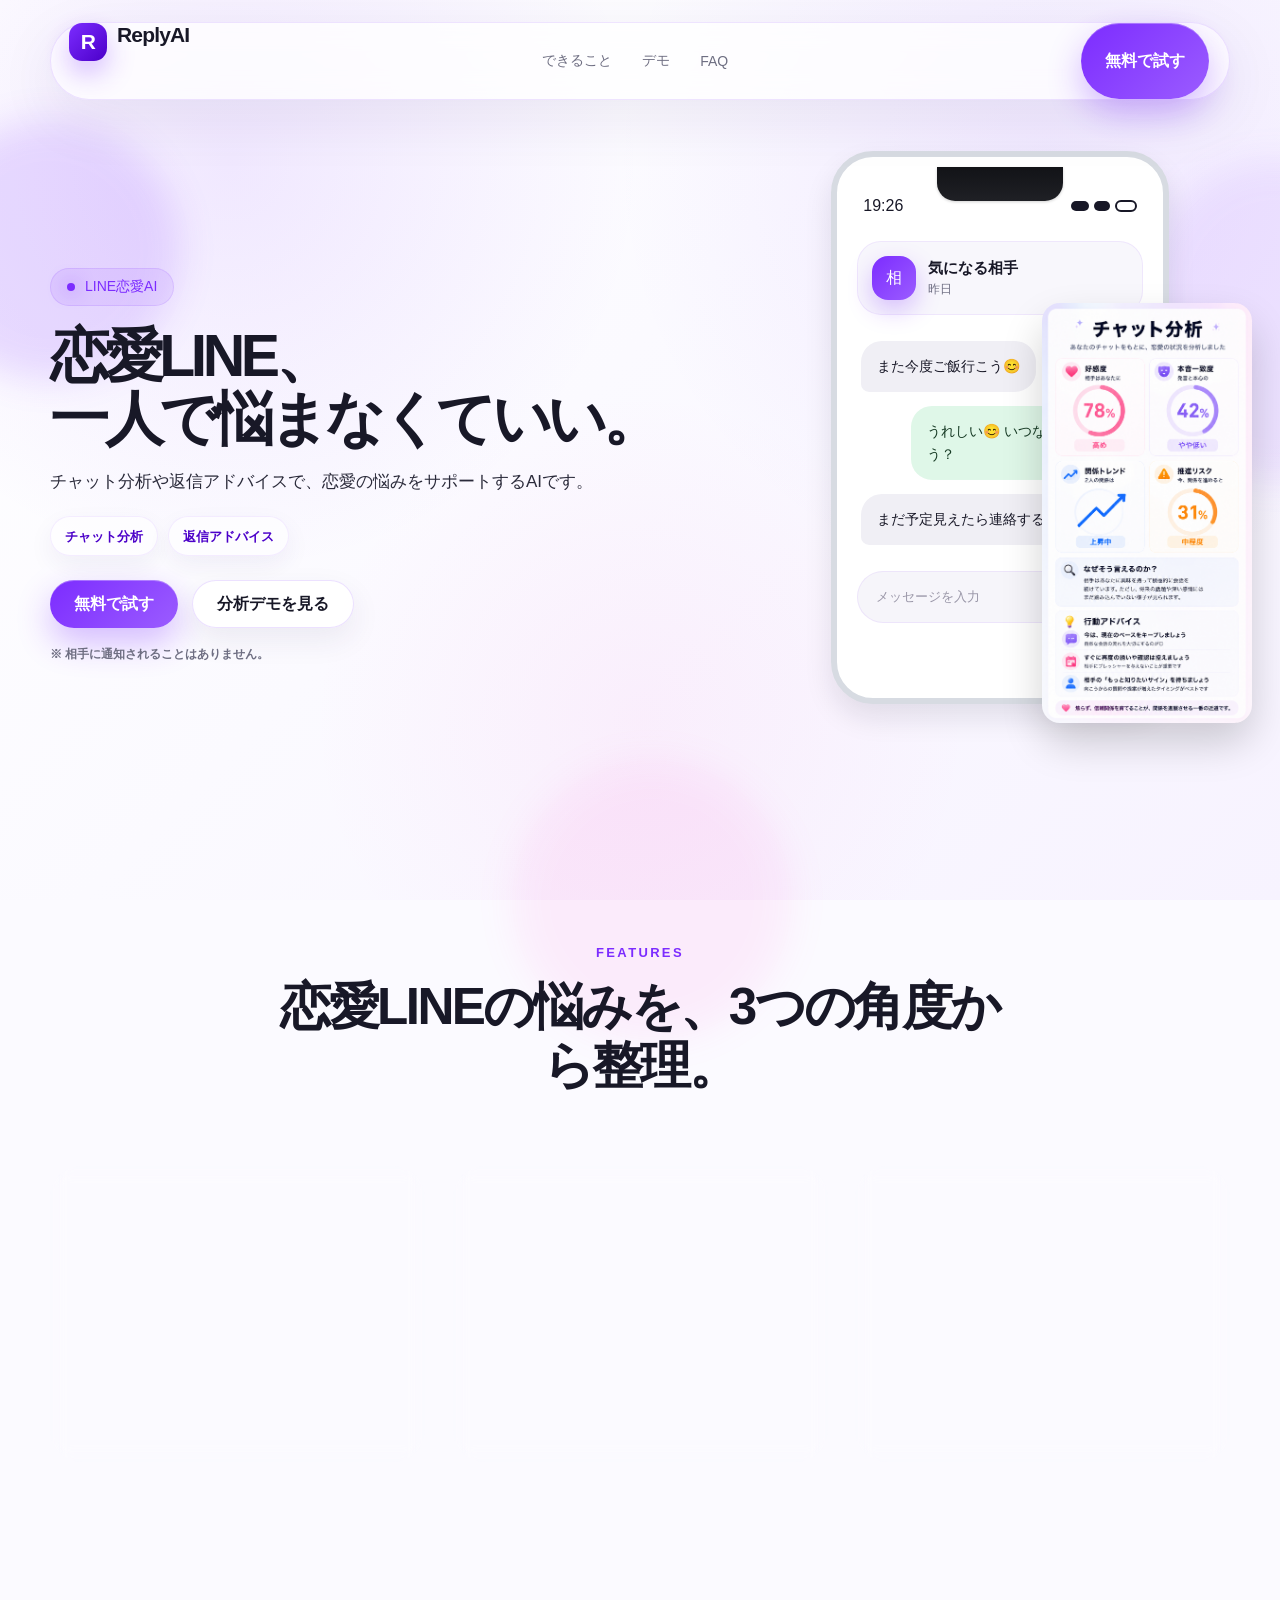
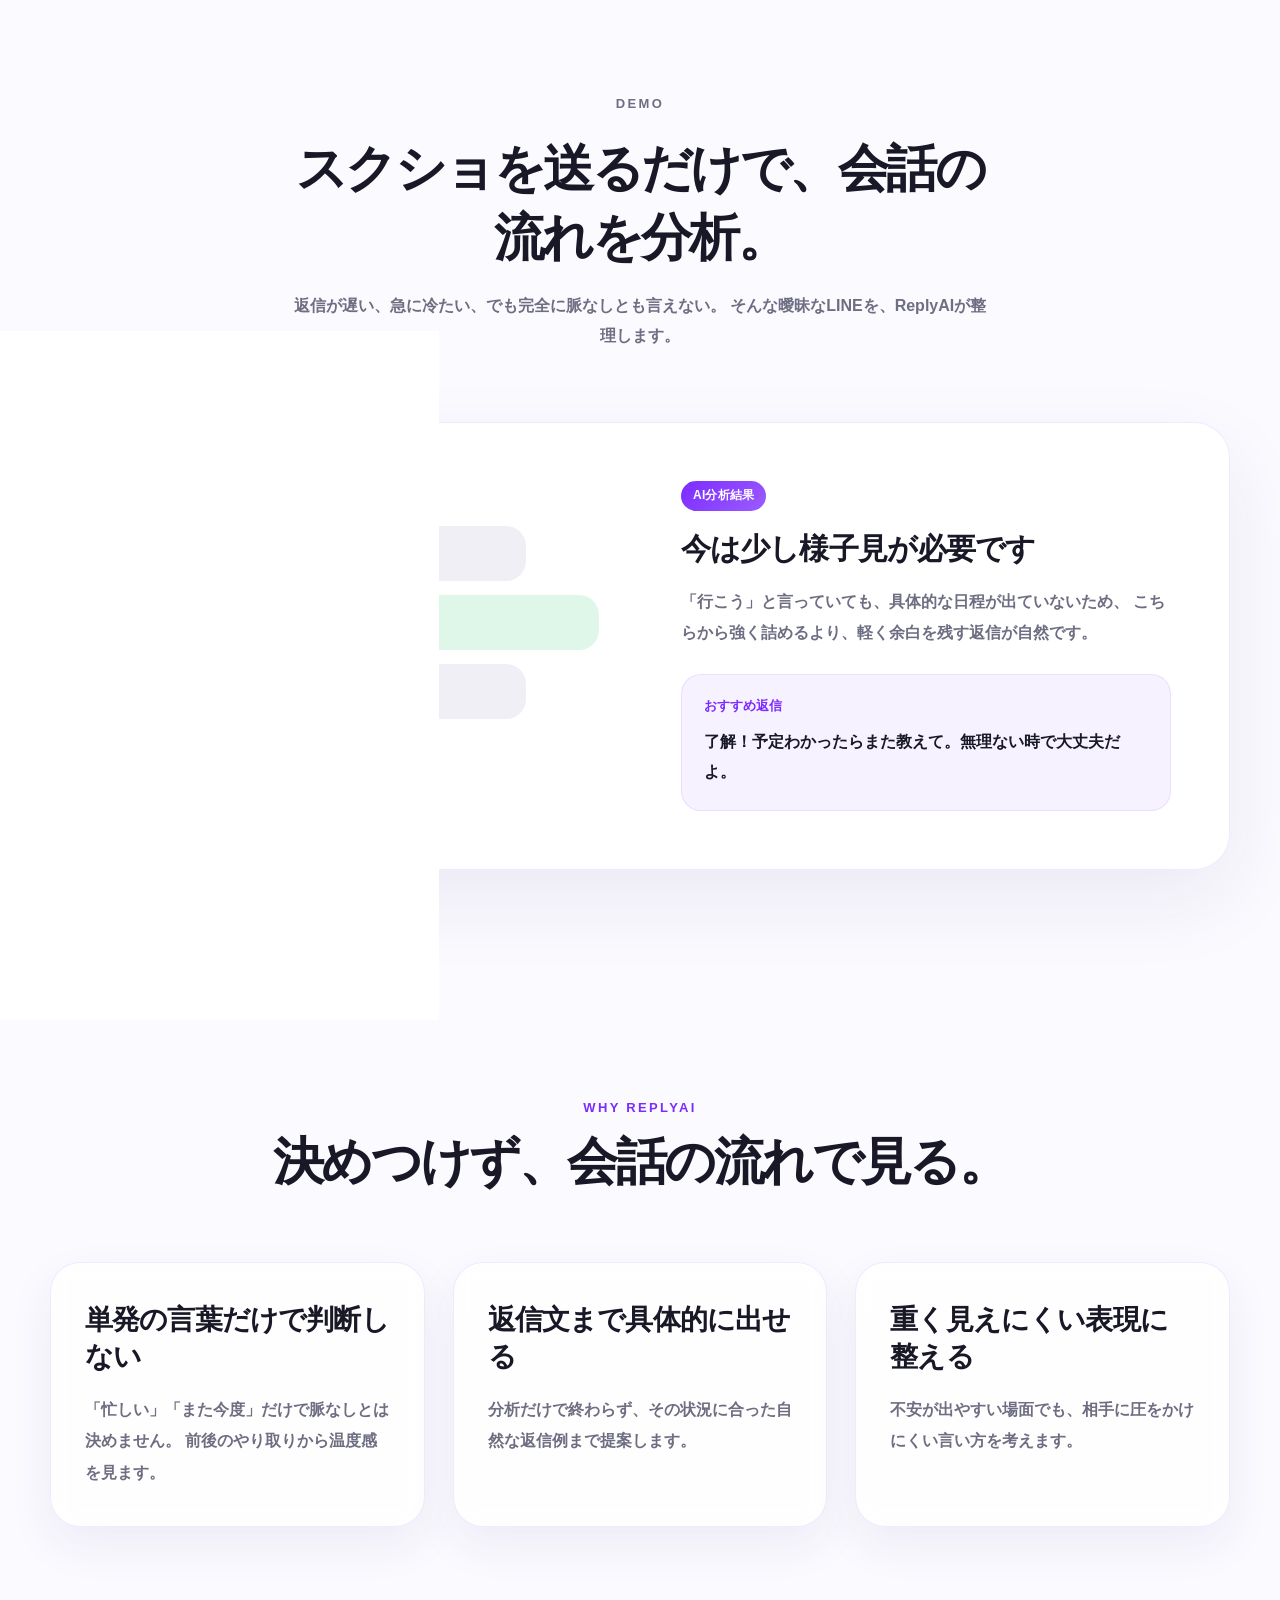
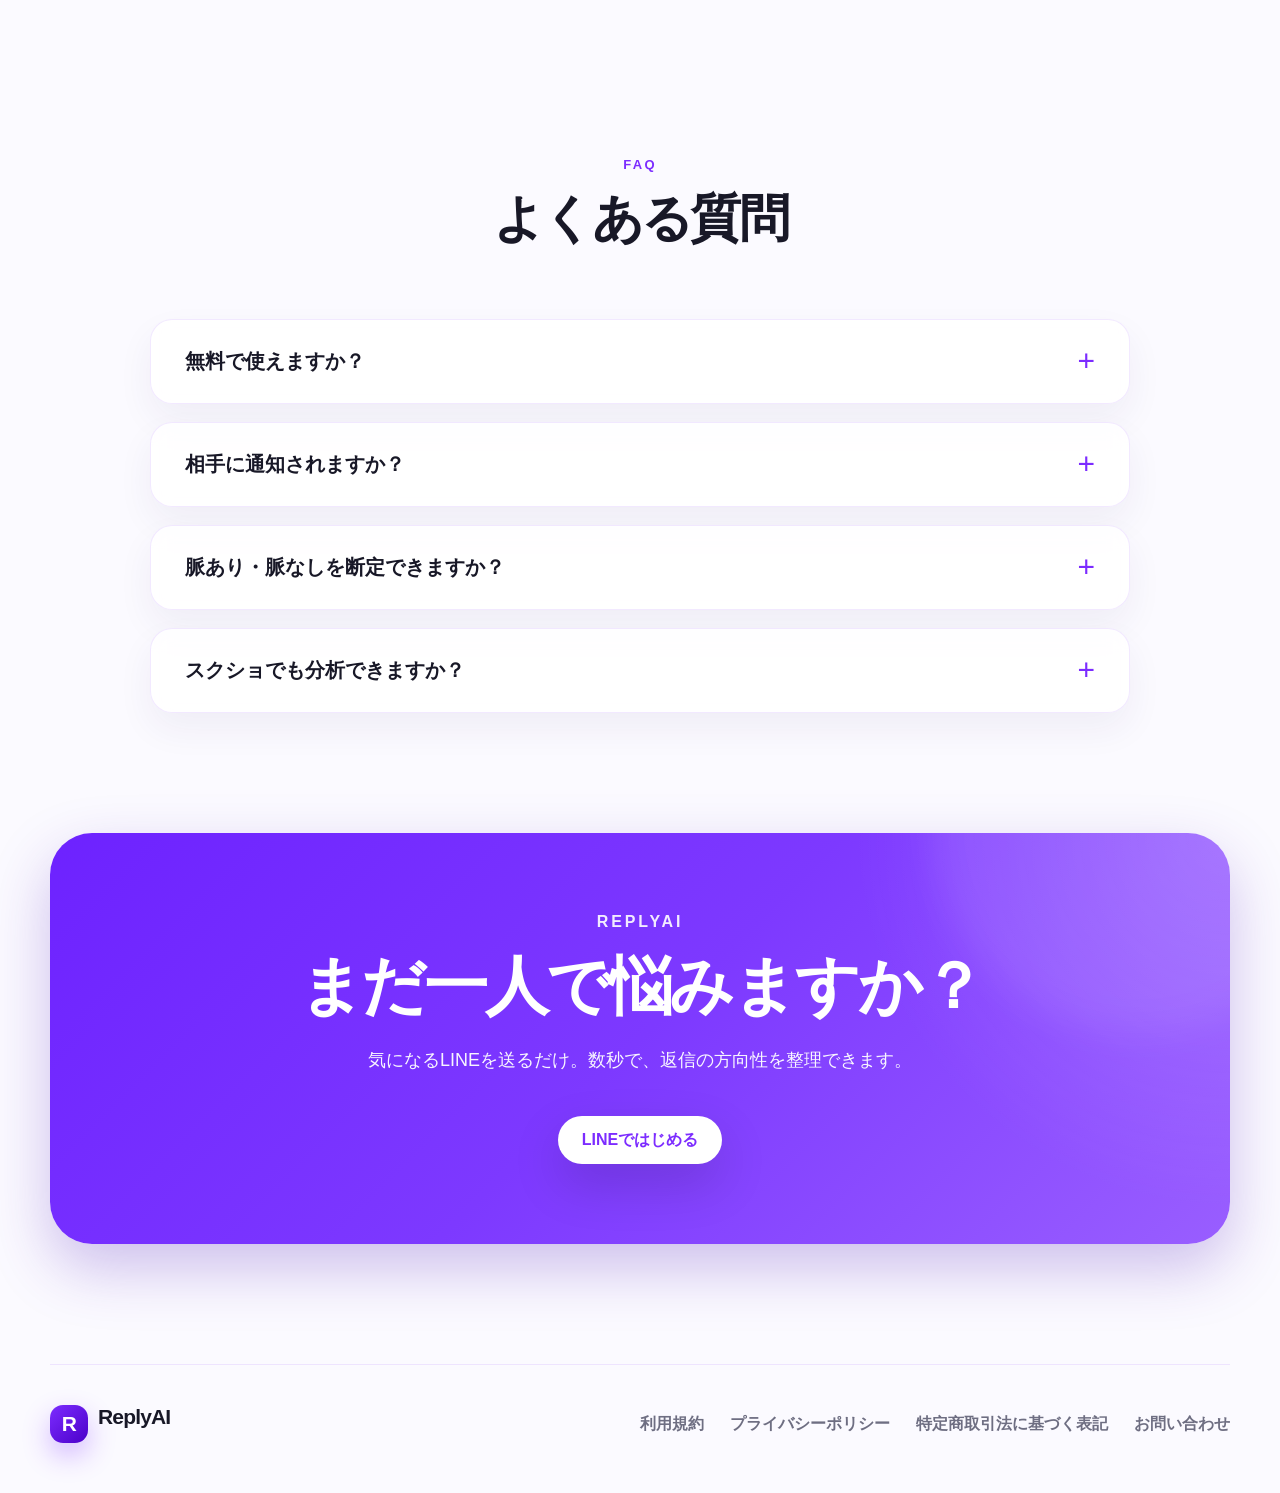
==== commit b16b2673: "new" ====
--- a/index.html
+++ b/index.html
@@ -105,24 +105,13 @@
           </div>
 
           <div class="analysis-card image-card">
-            <img src="assets/images/analysis-report.png" alt="チャット分析">
-            <div class="analysis-summary" aria-label="AI分析結果の例">
-              <div class="analysis-summary-head">
-                <span>AI分析結果</span>
-                <b>上昇中 ↗</b>
-              </div>
-              <div class="analysis-summary-metrics">
-                <div>
-                  <small>好感度</small>
-                  <strong>78<span>%</span></strong>
-                </div>
-                <div>
-                  <small>本音一致度</small>
-                  <strong>42<span>%</span></strong>
-                </div>
-              </div>
-              <div class="analysis-summary-note">今は自然なペースをキープ</div>
-            </div>
+            <div class="report-flow-label">AI分析</div>
+            <div class="report-preview" id="report-preview">
+              <img src="assets/images/analysis-report.png" alt="チャット分析レポート">
+            </div>
+            <button class="report-toggle" type="button" aria-expanded="false" aria-controls="report-preview">
+              分析レポートをすべて見る
+            </button>
           </div>
         </div>
       </section>
--- a/assets/css/style.css
+++ b/assets/css/style.css
@@ -971,7 +971,8 @@
   border-radius: 18px;
 }
 
-.analysis-summary {
+.report-flow-label,
+.report-toggle {
   display: none;
 }
 
@@ -1044,16 +1045,16 @@
   }
 
   .phone-wrap {
-    width: min(86vw, 330px);
+    width: 100%;
     position: relative;
     margin: 0 auto;
-    padding: 0 0 128px;
+    padding: 0;
     overflow: visible;
     transform: none;
   }
 
   .phone {
-    width: 100%;
+    width: min(86vw, 330px);
     height: auto;
     aspect-ratio: 9 / 15.72;
     margin: 0 auto;
@@ -1066,87 +1067,105 @@
   }
 
   .analysis-card {
-    width: min(68vw, 224px);
-    right: -8px;
-    bottom: 12px;
-    padding: 16px;
-    border-radius: 22px;
-    background: rgba(255,255,255,.96);
+    position: relative;
+    width: min(90vw, 360px);
+    right: auto;
+    bottom: auto;
+    margin: 62px auto 0;
+    padding: 10px 10px 12px;
+    border-radius: 26px;
+    background: rgba(255,255,255,.97);
     border: 1px solid rgba(124,44,255,.14);
-    box-shadow: 0 20px 45px rgba(62,35,128,.20);
+    box-shadow: 0 24px 60px rgba(62,35,128,.18);
     z-index: 5;
+    overflow: visible;
   }
 
   .analysis-card.image-card img,
   .analysis-card img {
-    display: none;
-  }
-
-  .analysis-summary {
     display: block;
-    color: var(--black);
-    text-align: left;
-  }
-
-  .analysis-summary-head {
+    width: 100%;
+    height: auto;
+    border-radius: 18px;
+  }
+
+  .report-flow-label {
     display: flex;
     align-items: center;
-    justify-content: space-between;
-    gap: 10px;
+    justify-content: center;
+    position: absolute;
+    left: 50%;
+    top: -43px;
+    transform: translateX(-50%);
+    min-width: 88px;
+    height: 31px;
+    padding: 0 14px;
+    border-radius: 999px;
     color: var(--purple);
     font-size: 12px;
     font-weight: 800;
-  }
-
-  .analysis-summary-head b {
-    padding: 5px 8px;
+    background: var(--purple-soft);
+    border: 1px solid rgba(124,44,255,.14);
+    white-space: nowrap;
+  }
+
+  .report-flow-label::before {
+    content: "";
+    position: absolute;
+    left: 50%;
+    top: -27px;
+    width: 1px;
+    height: 26px;
+    background: linear-gradient(var(--purple), rgba(124,44,255,.12));
+  }
+
+  .report-preview {
+    position: relative;
+    max-height: 430px;
+    overflow: hidden;
+    border-radius: 18px;
+    transition: max-height .7s ease;
+  }
+
+  .report-preview::after {
+    content: "";
+    position: absolute;
+    left: 0;
+    right: 0;
+    bottom: 0;
+    height: 110px;
+    background: linear-gradient(transparent, rgba(255,255,255,.98));
+    pointer-events: none;
+    transition: opacity .25s ease;
+  }
+
+  .analysis-card.report-open .report-preview {
+    max-height: 2200px;
+  }
+
+  .analysis-card.report-open .report-preview::after {
+    opacity: 0;
+  }
+
+  .report-toggle {
+    width: calc(100% - 20px);
+    min-height: 48px;
+    margin: -30px 10px 0;
+    position: relative;
+    z-index: 2;
+    align-items: center;
+    justify-content: center;
+    border: 0;
     border-radius: 999px;
-    color: #176b45;
-    background: #e6f8ef;
-    font-size: 10px;
-    white-space: nowrap;
-  }
-
-  .analysis-summary-metrics {
-    display: grid;
-    grid-template-columns: 1fr 1fr;
-    gap: 10px;
-    margin-top: 14px;
-  }
-
-  .analysis-summary-metrics > div {
-    padding: 11px 10px;
-    border-radius: 14px;
-    background: linear-gradient(145deg,#fff7fb,#f6f2ff);
-    border: 1px solid rgba(124,44,255,.08);
-  }
-
-  .analysis-summary-metrics small {
-    display: block;
-    color: var(--muted);
-    font-size: 10px;
-    font-weight: 700;
-  }
-
-  .analysis-summary-metrics strong {
-    display: block;
-    margin-top: 3px;
-    color: var(--purple);
-    font-size: 25px;
-    line-height: 1;
-    letter-spacing: -.04em;
-  }
-
-  .analysis-summary-metrics strong span {
-    font-size: 12px;
-  }
-
-  .analysis-summary-note {
+    color: #fff;
+    background: linear-gradient(135deg,var(--purple),var(--violet));
+    box-shadow: 0 12px 28px rgba(124,44,255,.28);
+    font-size: 14px;
+    font-weight: 800;
+    cursor: pointer;
+  }
+
+  .analysis-card.report-open .report-toggle {
     margin-top: 12px;
-    padding-top: 11px;
-    border-top: 1px solid rgba(124,44,255,.10);
-    color: var(--text);
-    font-size: 11px;
-    font-weight: 700;
-  }
-}
+  }
+}
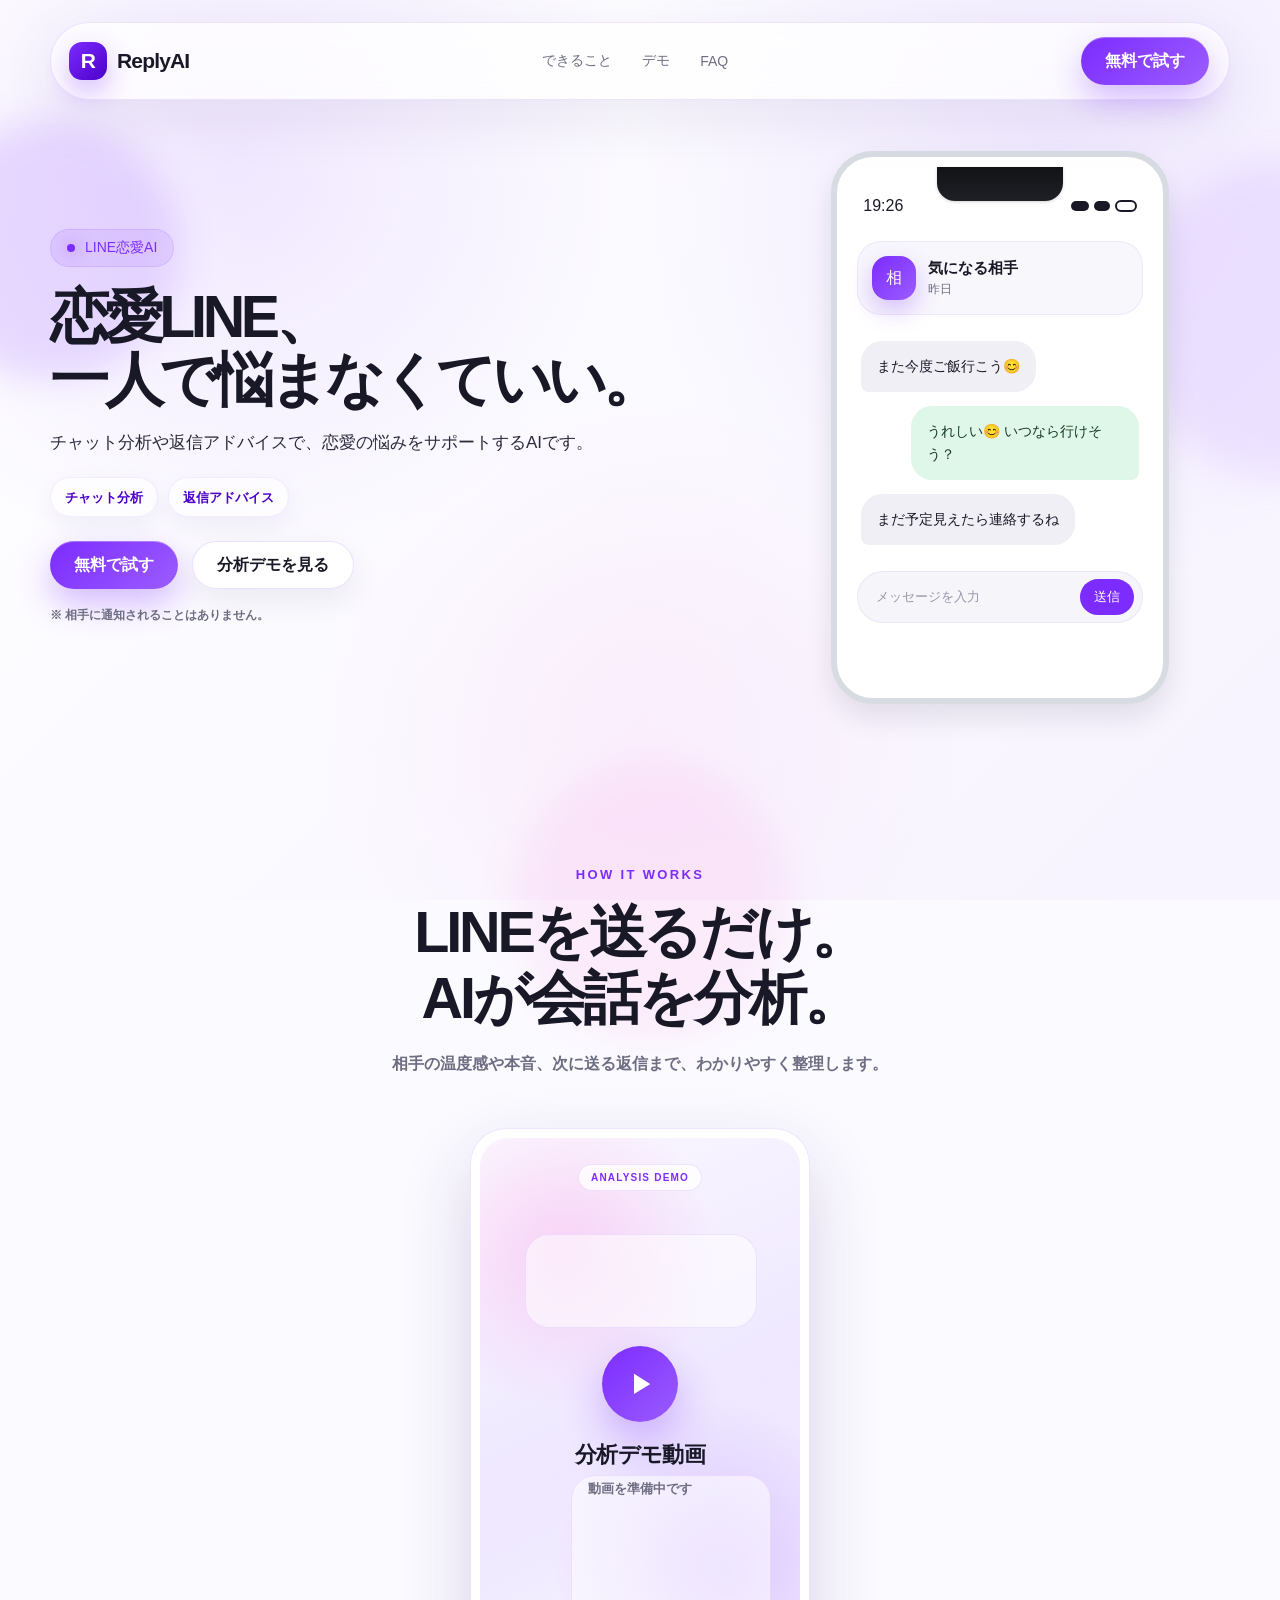
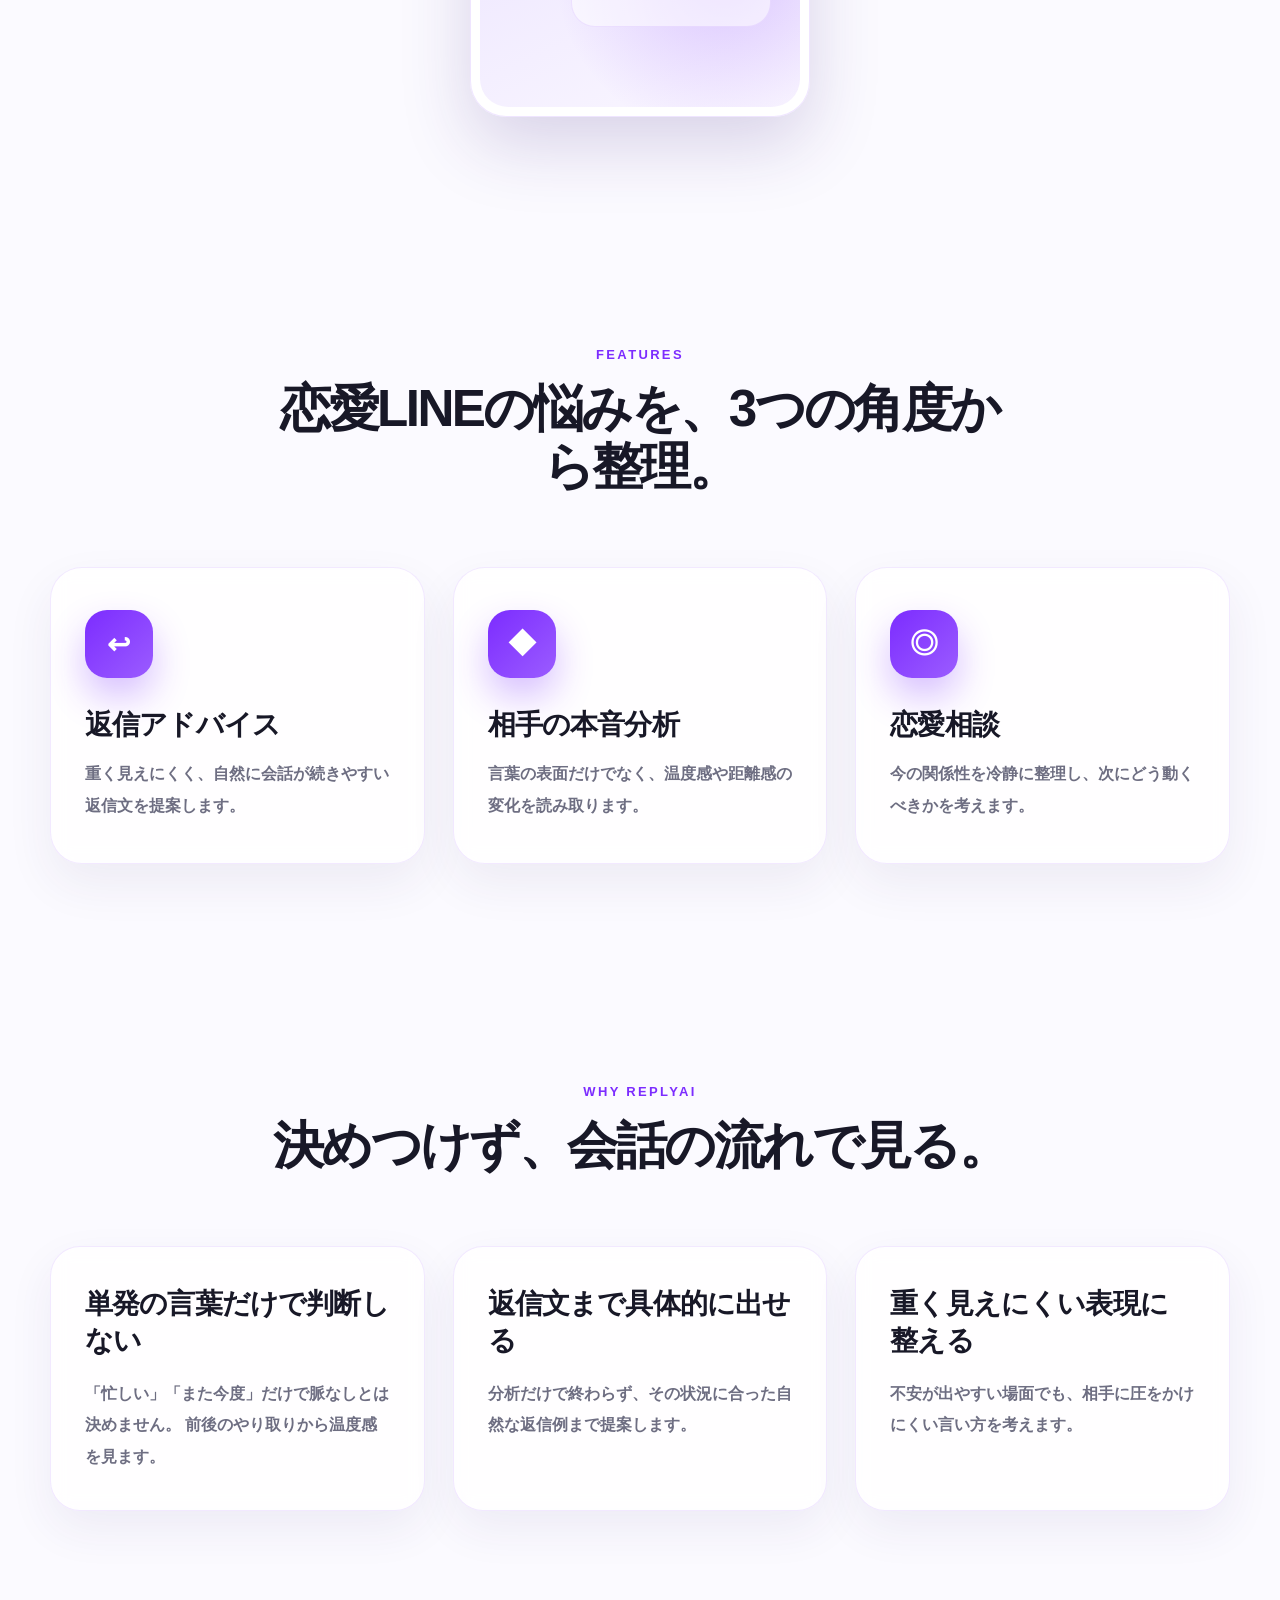
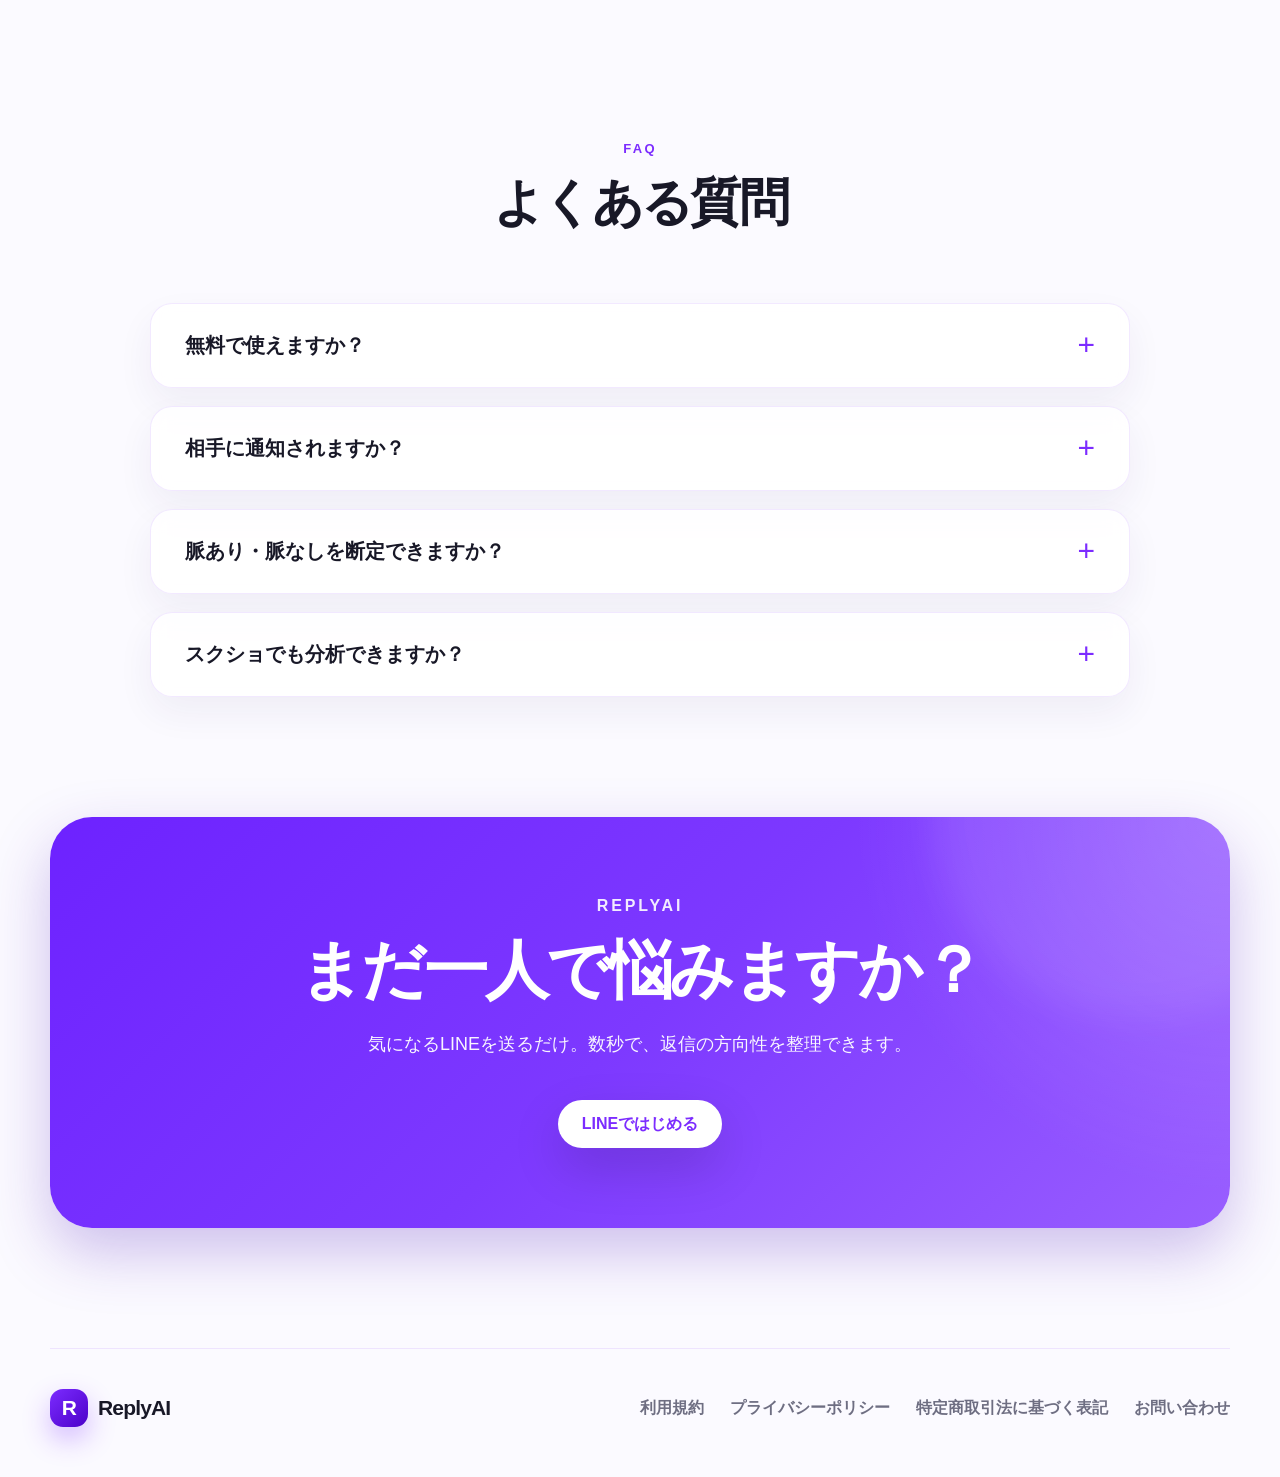
==== commit 41364e6a: "new" ====
--- a/index.html
+++ b/index.html
@@ -104,17 +104,26 @@
             </div>
           </div>
 
-          <div class="analysis-card image-card">
-            <div class="report-flow-label">AI分析</div>
-            <div class="report-preview" id="report-preview">
-              <img src="assets/images/analysis-report.png" alt="チャット分析レポート">
-            </div>
-            <button class="report-toggle" type="button" aria-expanded="false" aria-controls="report-preview">
-              分析レポートをすべて見る
-            </button>
-          </div>
         </div>
       </section>
+
+    <section id="demo" class="video-demo-section">
+      <div class="video-demo-copy reveal">
+        <p class="section-kicker">How it works</p>
+        <h2>LINEを送るだけ。<br>AIが会話を分析。</h2>
+        <p>相手の温度感や本音、次に送る返信まで、わかりやすく整理します。</p>
+      </div>
+
+      <div class="video-frame reveal">
+        <div class="video-placeholder" role="img" aria-label="分析デモ動画の表示位置">
+          <span class="video-status">ANALYSIS DEMO</span>
+          <div class="video-play" aria-hidden="true">▶</div>
+          <strong>分析デモ動画</strong>
+          <small>動画を準備中です</small>
+        </div>
+      </div>
+    </section>
+
 <section id="features" class="section">
       <div class="section-head reveal">
         <p>Features</p>
@@ -145,40 +154,6 @@
             今の関係性を冷静に整理し、次にどう動くべきかを考えます。
           </p>
         </article>
-      </div>
-    </section>
-
-    <section id="demo" class="demo-section">
-      <div class="demo-copy reveal">
-        <p class="section-kicker">Demo</p>
-        <h2>スクショを送るだけで、会話の流れを分析。</h2>
-        <p>
-          返信が遅い、急に冷たい、でも完全に脈なしとも言えない。
-          そんな曖昧なLINEを、ReplyAIが整理します。
-        </p>
-      </div>
-
-      <div class="demo-card reveal">
-        <div class="demo-left">
-          <div class="demo-title">送られたLINE</div>
-          <div class="demo-message other">また時間ある時に行こう</div>
-          <div class="demo-message me">うん、いつなら空いてる？</div>
-          <div class="demo-message other">まだ予定わからないかも</div>
-        </div>
-
-        <div class="demo-right">
-          <div class="analysis-badge">AI分析結果</div>
-          <h3>今は少し様子見が必要です</h3>
-          <p>
-            「行こう」と言っていても、具体的な日程が出ていないため、
-            こちらから強く詰めるより、軽く余白を残す返信が自然です。
-          </p>
-
-          <div class="reply-suggestion">
-            <span>おすすめ返信</span>
-            <p>了解！予定わかったらまた教えて。無理ない時で大丈夫だよ。</p>
-          </div>
-        </div>
       </div>
     </section>
 
--- a/assets/css/style.css
+++ b/assets/css/style.css
@@ -97,7 +97,7 @@
   margin: 22px auto 0;
   padding: 0 20px 0 18px;
   display: flex;
-  align-items: stretch;
+  align-items: center;
   justify-content: space-between;
   border: 1px solid rgba(124, 44, 255, 0.12);
   border-radius: 999px;
@@ -111,7 +111,7 @@
 
 .brand {
   display: inline-flex;
-  align-items: stretch;
+  align-items: center;
   gap: 10px;
   font-weight: 700;
   letter-spacing: -0.04em;
@@ -585,6 +585,132 @@
   padding:120px 0;
 }
 
+.video-demo-section {
+  width: min(1180px, calc(100% - 48px));
+  margin: 0 auto;
+  padding: 110px 0 120px;
+  text-align: center;
+}
+
+.video-demo-copy {
+  max-width: 720px;
+  margin: 0 auto 48px;
+}
+
+.video-demo-copy h2 {
+  margin: 18px 0;
+  font-size: clamp(38px, 4.5vw, 62px);
+  line-height: 1.14;
+  letter-spacing: -.055em;
+}
+
+.video-demo-copy > p:last-child {
+  margin: 0;
+  color: var(--muted);
+  font-size: 16px;
+  line-height: 1.9;
+  font-weight: 600;
+}
+
+.video-frame {
+  width: min(340px, 88vw);
+  margin: 0 auto;
+  padding: 9px;
+  border-radius: 36px;
+  background: rgba(255,255,255,.88);
+  border: 1px solid rgba(124,44,255,.12);
+  box-shadow: 0 28px 70px rgba(60,35,125,.18);
+}
+
+.video-placeholder {
+  aspect-ratio: 9 / 16;
+  position: relative;
+  overflow: hidden;
+  border-radius: 28px;
+  display: flex;
+  flex-direction: column;
+  align-items: center;
+  justify-content: center;
+  gap: 10px;
+  color: var(--black);
+  background:
+    radial-gradient(circle at 26% 20%, rgba(255,107,214,.24), transparent 30%),
+    radial-gradient(circle at 76% 76%, rgba(124,44,255,.22), transparent 34%),
+    linear-gradient(155deg,#fbf8ff,#eee7ff 52%,#faf7ff);
+}
+
+.video-placeholder::before,
+.video-placeholder::after {
+  content: "";
+  position: absolute;
+  border-radius: 24px;
+  background: rgba(255,255,255,.55);
+  border: 1px solid rgba(124,44,255,.10);
+}
+
+.video-placeholder::before {
+  width: 72%;
+  height: 92px;
+  top: 17%;
+  left: 14%;
+}
+
+.video-placeholder::after {
+  width: 62%;
+  height: 150px;
+  bottom: 14%;
+  right: 9%;
+}
+
+.video-status,
+.video-play,
+.video-placeholder strong,
+.video-placeholder small {
+  position: relative;
+  z-index: 2;
+}
+
+.video-status {
+  position: absolute;
+  top: 26px;
+  left: 50%;
+  transform: translateX(-50%);
+  padding: 7px 12px;
+  border-radius: 999px;
+  color: var(--purple);
+  background: rgba(255,255,255,.78);
+  border: 1px solid rgba(124,44,255,.12);
+  font-size: 10px;
+  font-weight: 800;
+  letter-spacing: .12em;
+  white-space: nowrap;
+}
+
+.video-play {
+  width: 76px;
+  height: 76px;
+  display: grid;
+  place-items: center;
+  padding-left: 5px;
+  border-radius: 999px;
+  color: #fff;
+  background: linear-gradient(135deg,var(--purple),var(--violet));
+  box-shadow: 0 18px 42px rgba(124,44,255,.32);
+  font-size: 25px;
+}
+
+.video-placeholder strong {
+  margin-top: 8px;
+  font-size: 22px;
+  letter-spacing: -.03em;
+}
+
+.video-placeholder small {
+  color: var(--muted);
+  font-size: 13px;
+  font-weight: 700;
+}
+
 .demo-copy{
   max-width:700px;
   margin:0 auto 70px;
@@ -930,7 +1056,7 @@
   max-width: 100%;
   position: relative;
   margin: 0 auto;
-  padding: 18px 0 96px;
+  padding: 18px 0;
   overflow: visible;
 }
 
@@ -1026,7 +1152,7 @@
   }
 
   .hero-actions {
-    display: flex;
+    display: none;
     flex-direction: column;
     gap: 16px;
     max-width: 340px;
@@ -1034,6 +1160,29 @@
   }
 
   .hero-actions a { width: 100%; }
+
+  .video-demo-section {
+    width: 100%;
+    padding: 88px 18px 100px;
+  }
+
+  .video-demo-copy {
+    margin-bottom: 34px;
+  }
+
+  .video-demo-copy h2 {
+    font-size: 36px;
+  }
+
+  .video-demo-copy > p:last-child {
+    max-width: 340px;
+    margin: 0 auto;
+    font-size: 15px;
+  }
+
+  .video-frame {
+    width: min(88vw, 340px);
+  }
 
   .hero-visual {
     width: 100%;
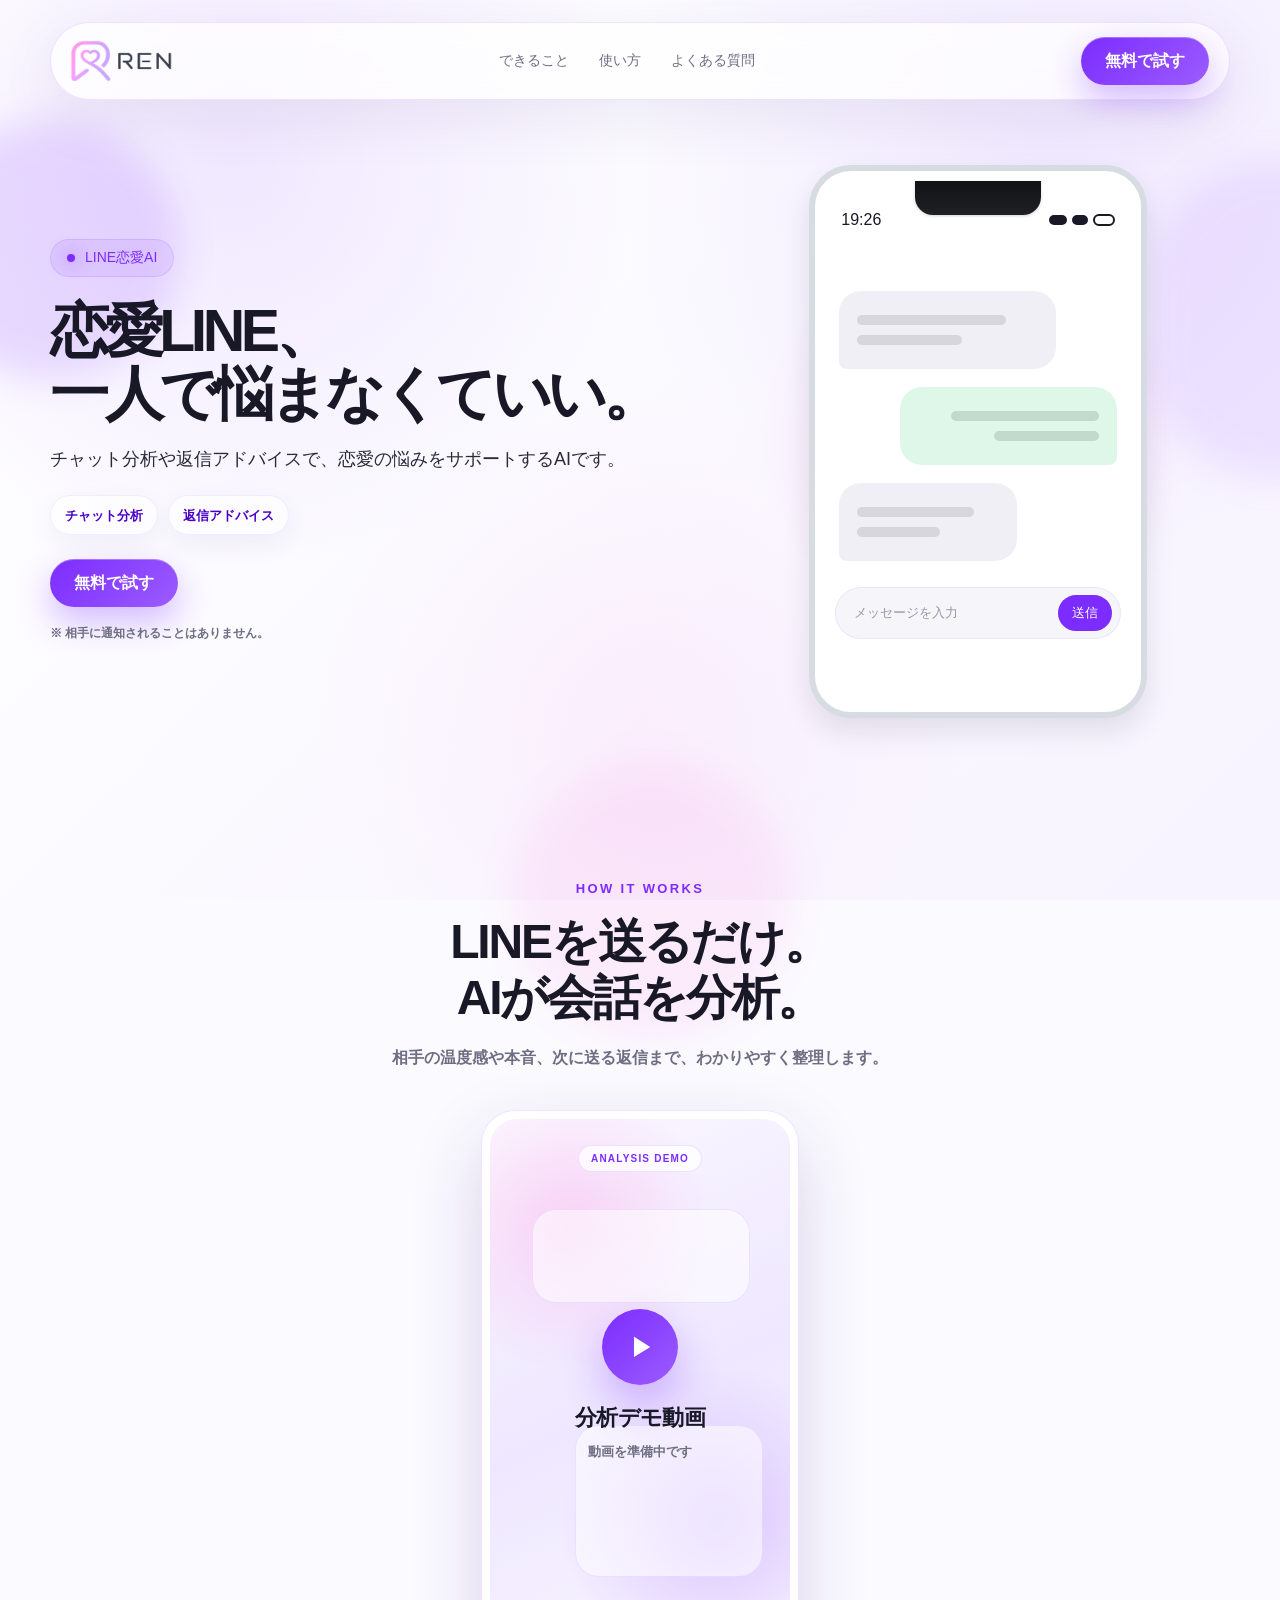
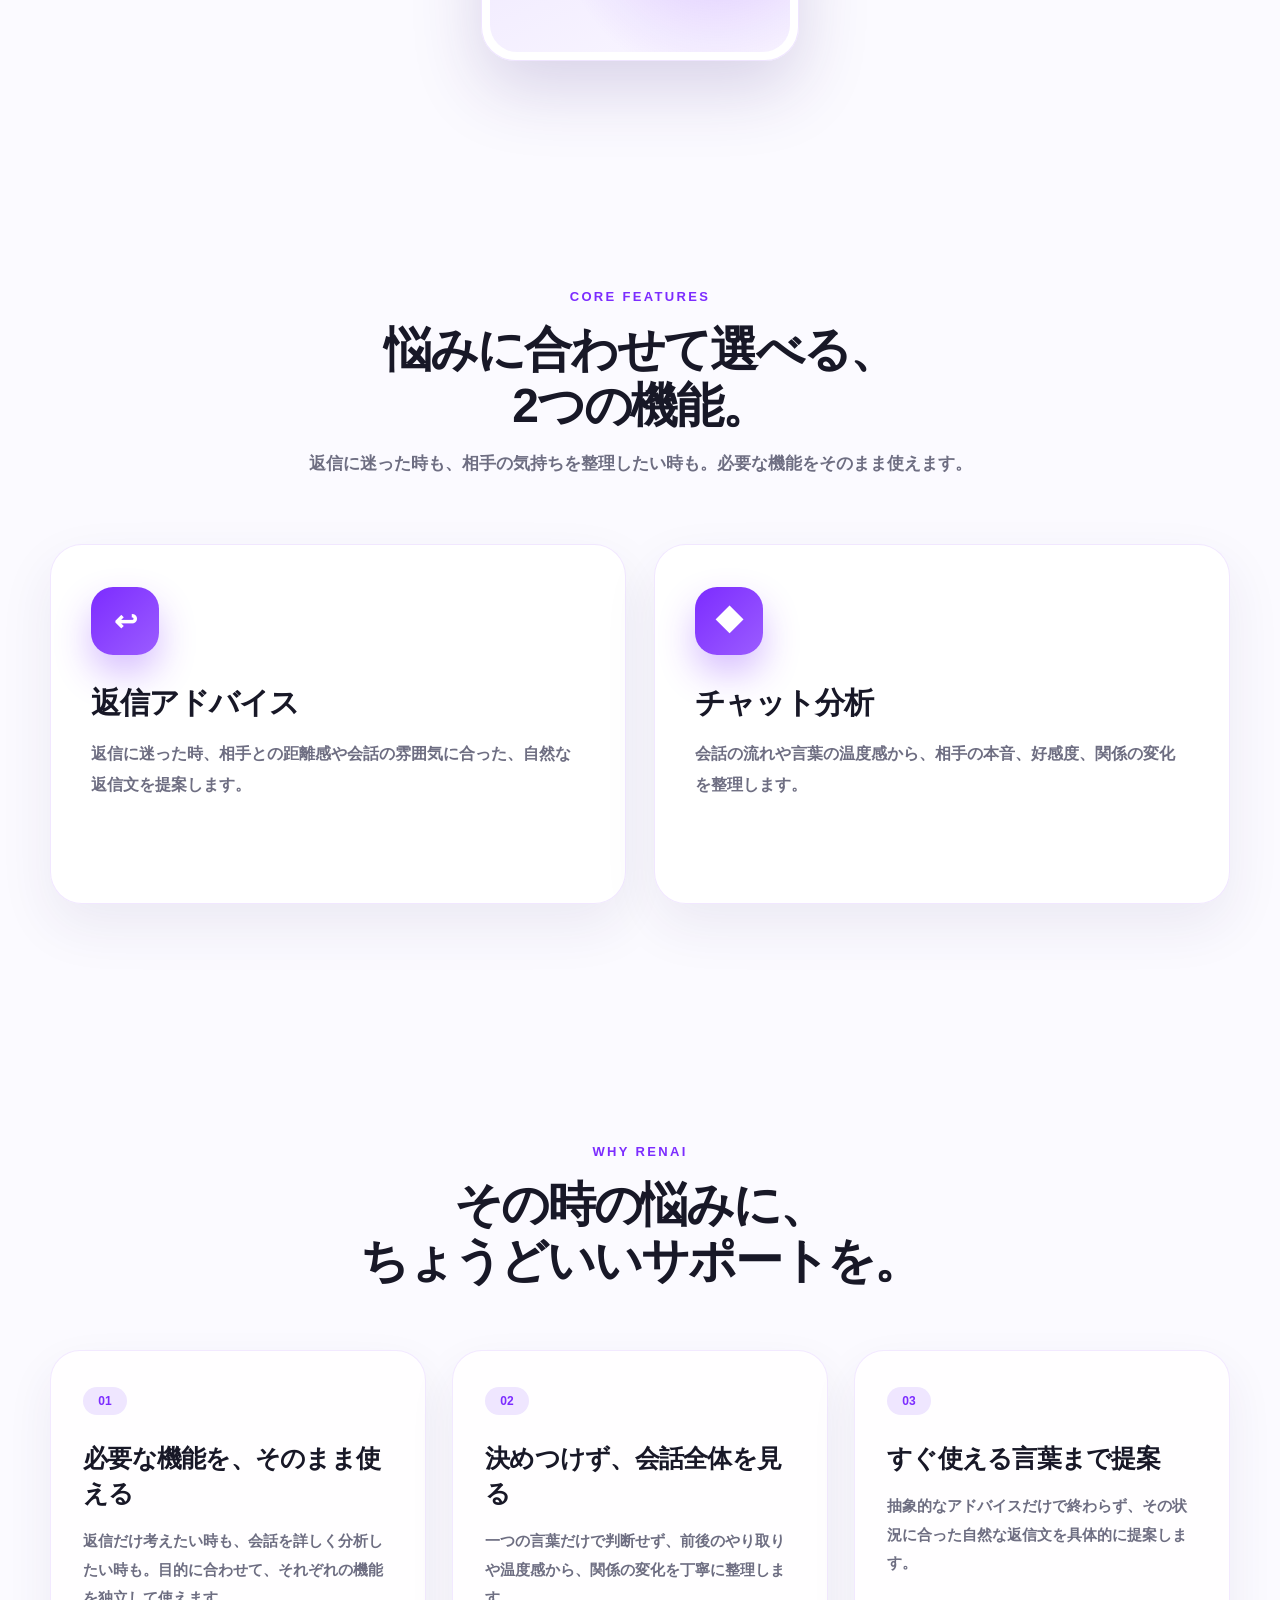
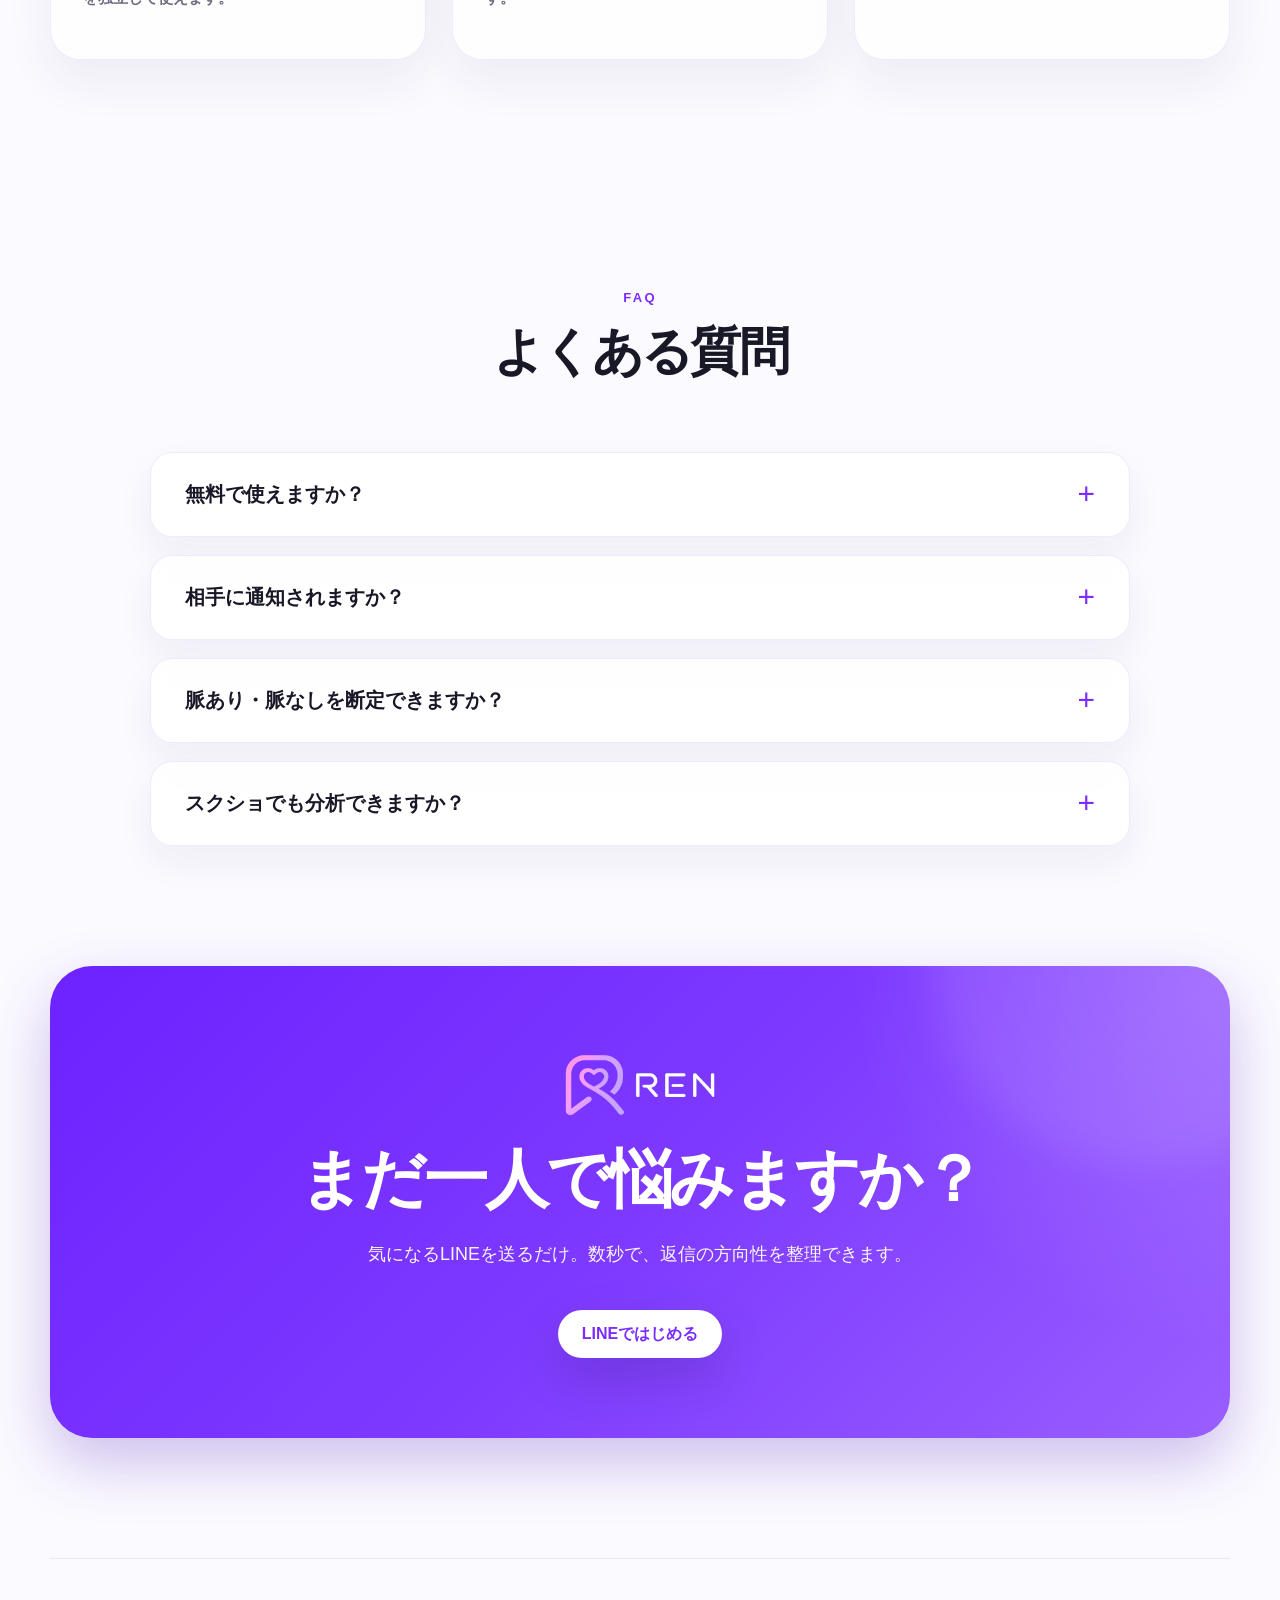
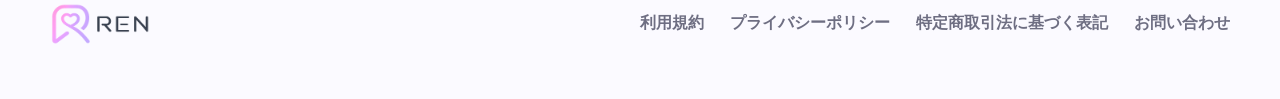
==== commit 9534ace3: "new" ====
--- a/index.html
+++ b/index.html
@@ -4,12 +4,13 @@
   <meta charset="UTF-8" />
   <meta name="viewport" content="width=device-width, initial-scale=1.0" />
 
-  <title>ReplyAI｜LINE恋愛AI</title>
+  <title>RenAI｜LINE恋愛AI</title>
   <meta
     name="description"
-    content="ReplyAIは、LINEの返信に迷った時に、返信アドバイス・相手の本音分析・恋愛相談ができるAIサービスです。"
+    content="RenAIは、LINEの返信に迷った時に、チャット分析と返信アドバイスができる恋愛AIサービスです。"
   />
 
+  <link rel="icon" href="assets/images/renai-icon.svg" type="image/svg+xml" />
   <link rel="stylesheet" href="assets/css/style.css" />
 </head>
 
@@ -22,14 +23,13 @@
 
   <header class="site-header">
     <a href="#" class="brand">
-      <span class="brand-mark">R</span>
-      <span>ReplyAI</span>
+      <img class="brand-image brand-image-header" src="assets/images/renai-logo-dark-final.png" alt="RenAI">
     </a>
 
     <nav class="nav">
       <a href="#features">できること</a>
-      <a href="#demo">デモ</a>
-      <a href="#faq">FAQ</a>
+      <a href="#demo">使い方</a>
+      <a href="#faq">よくある質問</a>
     </nav>
 
     <a href="#start" class="header-cta">無料で試す</a>
@@ -56,7 +56,6 @@
 
         <div class="hero-actions">
           <a href="#start" class="primary-btn">無料で試す</a>
-          <a href="#demo" class="secondary-btn">分析デモを見る</a>
         </div>
 
         <p class="hero-note">
@@ -85,6 +84,18 @@
             </div>
 
             <div class="chat-area">
+              <div class="chat-placeholder placeholder-other" aria-hidden="true">
+                <span></span><span></span>
+              </div>
+
+              <div class="chat-placeholder placeholder-me" aria-hidden="true">
+                <span></span><span></span>
+              </div>
+
+              <div class="chat-placeholder placeholder-other placeholder-short" aria-hidden="true">
+                <span></span><span></span>
+              </div>
+
               <div class="chat-bubble other">
                 また今度ご飯行こう😊
               </div>
@@ -125,6 +136,7 @@
     </section>
 
 <section id="features" class="section">
+      <div class="mobile-feature-content">
       <div class="section-head reveal">
         <p>Features</p>
         <h2>恋愛LINEの悩みを、3つの角度から整理。</h2>
@@ -155,11 +167,35 @@
           </p>
         </article>
       </div>
+      </div>
+
+      <div class="desktop-feature-content">
+        <div class="desktop-feature-head reveal">
+          <p>Core Features</p>
+          <h2>悩みに合わせて選べる、<br>2つの機能。</h2>
+          <span>返信に迷った時も、相手の気持ちを整理したい時も。必要な機能をそのまま使えます。</span>
+        </div>
+
+        <div class="feature-flow">
+          <article class="feature-flow-card reveal">
+            <div class="icon">↩</div>
+            <h3>返信アドバイス</h3>
+            <p>返信に迷った時、相手との距離感や会話の雰囲気に合った、自然な返信文を提案します。</p>
+          </article>
+
+          <article class="feature-flow-card reveal">
+            <div class="icon">◆</div>
+            <h3>チャット分析</h3>
+            <p>会話の流れや言葉の温度感から、相手の本音、好感度、関係の変化を整理します。</p>
+          </article>
+        </div>
+      </div>
     </section>
 
     <section class="section why">
+      <div class="mobile-why-content">
       <div class="section-head reveal">
-        <p>Why ReplyAI</p>
+        <p>Why RenAI</p>
         <h2>決めつけず、会話の流れで見る。</h2>
       </div>
 
@@ -184,6 +220,34 @@
           <p>
             不安が出やすい場面でも、相手に圧をかけにくい言い方を考えます。
           </p>
+        </div>
+      </div>
+      </div>
+
+      <div class="desktop-why-content">
+        <div class="desktop-why-head reveal">
+          <p>Why RenAI</p>
+          <h2>その時の悩みに、<br>ちょうどいいサポートを。</h2>
+        </div>
+
+        <div class="desktop-why-grid">
+          <article class="desktop-why-card reveal">
+            <span>01</span>
+            <h3>必要な機能を、そのまま使える</h3>
+            <p>返信だけ考えたい時も、会話を詳しく分析したい時も。目的に合わせて、それぞれの機能を独立して使えます。</p>
+          </article>
+
+          <article class="desktop-why-card reveal">
+            <span>02</span>
+            <h3>決めつけず、会話全体を見る</h3>
+            <p>一つの言葉だけで判断せず、前後のやり取りや温度感から、関係の変化を丁寧に整理します。</p>
+          </article>
+
+          <article class="desktop-why-card reveal">
+            <span>03</span>
+            <h3>すぐ使える言葉まで提案</h3>
+            <p>抽象的なアドバイスだけで終わらず、その状況に合った自然な返信文を具体的に提案します。</p>
+          </article>
         </div>
       </div>
     </section>
@@ -219,7 +283,7 @@
 
     <section id="start" class="final-cta reveal">
       <div class="cta-card">
-        <p>ReplyAI</p>
+        <img class="brand-image brand-image-cta" src="assets/images/renai-logo-light-final.png" alt="RenAI">
         <h2>まだ一人で悩みますか？</h2>
         <span>
           気になるLINEを送るだけ。数秒で、返信の方向性を整理できます。
@@ -231,8 +295,7 @@
 
   <footer class="footer">
     <div class="brand">
-      <span class="brand-mark">R</span>
-      <span>ReplyAI</span>
+      <img class="brand-image brand-image-footer" src="assets/images/renai-logo-dark-final.png" alt="RenAI">
     </div>
 
     <div class="footer-links">
--- a/assets/css/style.css
+++ b/assets/css/style.css
@@ -112,21 +112,22 @@
 .brand {
   display: inline-flex;
   align-items: center;
-  gap: 10px;
-  font-weight: 700;
-  letter-spacing: -0.04em;
-  font-size: 21px;
-}
-
-.brand-mark {
-  width: 38px;
-  height: 38px;
-  display: grid;
-  place-items: center;
-  color: #fff;
-  border-radius: 13px;
-  background: linear-gradient(135deg, var(--purple), var(--purple-dark));
-  box-shadow: 0 12px 28px rgba(124, 44, 255, 0.32);
+  flex: 0 0 auto;
+}
+
+.brand-image {
+  display: block;
+  width: auto;
+  max-width: 100%;
+  object-fit: contain;
+}
+
+.brand-image-header {
+  height: 52px;
+}
+
+.brand-image-footer {
+  height: 50px;
 }
 
 .nav {
@@ -392,6 +393,10 @@
   gap: 14px;
 }
 
+.chat-placeholder {
+  display: none;
+}
+
 .chat-bubble {
   max-width: 82%;
   padding: 14px 16px;
@@ -577,6 +582,10 @@
   color:var(--muted);
   line-height:1.95;
   font-weight:600;
+}
+
+.desktop-feature-content {
+  display: none;
 }
 
 .demo-section{
@@ -847,6 +856,10 @@
   font-weight:600;
 }
 
+.desktop-why-content {
+  display: none;
+}
+
 .faq-section{
   width:min(980px,calc(100% - 48px));
   margin:0 auto;
@@ -942,6 +955,12 @@
   font-weight:700;
 }
 
+.brand-image-cta {
+  width: 156px;
+  height: auto;
+  margin: 0 auto;
+}
+
 .cta-card h2{
   margin:20px 0;
   font-size:clamp(42px,5vw,72px);
@@ -1005,6 +1024,289 @@
   transform:none;
 }
 
+@media (min-width: 1101px) {
+  .hero {
+    min-height: 670px;
+    padding: 46px 0 58px;
+    grid-template-columns: minmax(0,1.08fr) minmax(390px,.92fr);
+    gap: 68px;
+  }
+
+  .hero-copy {
+    max-width: 680px;
+  }
+
+  .hero h1 {
+    margin: 22px 0 18px;
+  }
+
+  .hero-lead {
+    font-size: 18px;
+  }
+
+  .hero-visual::before {
+    content: "";
+    position: absolute;
+    width: 420px;
+    height: 420px;
+    border-radius: 999px;
+    background: radial-gradient(circle, rgba(124,44,255,.14), rgba(255,107,214,.06) 52%, transparent 72%);
+    filter: blur(2px);
+    pointer-events: none;
+  }
+
+  .phone-wrap {
+    width: 430px;
+    transform: none;
+  }
+
+  .phone .line-header {
+    display: none;
+  }
+
+  .phone .chat-area {
+    padding-top: 54px;
+    gap: 18px;
+  }
+
+  .phone .chat-bubble {
+    display: none;
+  }
+
+  .phone .chat-placeholder {
+    width: 78%;
+    min-height: 78px;
+    padding: 20px 18px;
+    display: flex;
+    flex-direction: column;
+    justify-content: center;
+    gap: 10px;
+    border-radius: 22px;
+  }
+
+  .phone .chat-placeholder span {
+    display: block;
+    height: 10px;
+    border-radius: 999px;
+    background: rgba(35,35,52,.12);
+  }
+
+  .phone .chat-placeholder span:first-child {
+    width: 82%;
+  }
+
+  .phone .chat-placeholder span:last-child {
+    width: 58%;
+  }
+
+  .phone .placeholder-other {
+    align-self: flex-start;
+    background: #f0eff5;
+    border-bottom-left-radius: 8px;
+  }
+
+  .phone .placeholder-me {
+    align-self: flex-end;
+    background: #dff7e8;
+    border-bottom-right-radius: 8px;
+  }
+
+  .phone .placeholder-me span {
+    margin-left: auto;
+    background: rgba(23,59,37,.15);
+  }
+
+  .phone .placeholder-short {
+    width: 64%;
+  }
+
+  .video-demo-section {
+    min-height: 820px;
+    padding: 88px 0 108px;
+    display: flex;
+    flex-direction: column;
+    align-items: center;
+    justify-content: center;
+  }
+
+  .video-demo-copy {
+    max-width: 680px;
+    margin-bottom: 36px;
+  }
+
+  .video-demo-copy h2 {
+    font-size: 48px;
+    line-height: 1.16;
+    letter-spacing: -.045em;
+  }
+
+  .video-demo-copy > p:last-child {
+    max-width: 620px;
+    margin: 0 auto;
+  }
+
+  .video-frame {
+    width: 318px;
+    padding: 8px;
+    border-radius: 34px;
+  }
+
+  .video-placeholder {
+    border-radius: 27px;
+  }
+
+  #features {
+    padding: 120px 0 130px;
+  }
+
+  .mobile-feature-content {
+    display: none;
+  }
+
+  .desktop-feature-content {
+    display: block;
+  }
+
+  .desktop-feature-head {
+    max-width: 760px;
+    margin: 0 auto 64px;
+    text-align: center;
+  }
+
+  .desktop-feature-head > p {
+    margin: 0;
+    color: var(--purple);
+    font-size: 13px;
+    font-weight: 800;
+    letter-spacing: .18em;
+    text-transform: uppercase;
+  }
+
+  .desktop-feature-head h2 {
+    margin: 18px 0 16px;
+    font-size: 48px;
+    line-height: 1.16;
+    letter-spacing: -.045em;
+  }
+
+  .desktop-feature-head > span {
+    color: var(--muted);
+    font-size: 17px;
+    line-height: 1.8;
+    font-weight: 600;
+  }
+
+  .feature-flow {
+    display: grid;
+    grid-template-columns: repeat(2, minmax(0,1fr));
+    align-items: stretch;
+    gap: 28px;
+  }
+
+  .feature-flow-card {
+    min-height: 360px;
+    padding: 42px 40px;
+    position: relative;
+    border-radius: 32px;
+    background: rgba(255,255,255,.84);
+    border: 1px solid rgba(124,44,255,.11);
+    box-shadow: 0 22px 54px rgba(53,38,105,.08);
+    transition: transform .25s ease, box-shadow .25s ease;
+  }
+
+  .feature-flow-card:hover {
+    transform: translateY(-6px);
+    box-shadow: 0 30px 68px rgba(53,38,105,.13);
+  }
+
+  .feature-flow-card h3 {
+    margin: 28px 0 14px;
+    font-size: 30px;
+    letter-spacing: -.035em;
+  }
+
+  .feature-flow-card p {
+    margin: 0;
+    color: var(--muted);
+    font-size: 16px;
+    line-height: 1.95;
+    font-weight: 600;
+  }
+
+  .mobile-why-content {
+    display: none;
+  }
+
+  .desktop-why-content {
+    display: block;
+  }
+
+  .desktop-why-head {
+    max-width: 760px;
+    margin: 0 auto 62px;
+    text-align: center;
+  }
+
+  .desktop-why-head > p {
+    margin: 0;
+    color: var(--purple);
+    font-size: 13px;
+    font-weight: 800;
+    letter-spacing: .18em;
+    text-transform: uppercase;
+  }
+
+  .desktop-why-head h2 {
+    margin: 18px 0 0;
+    font-size: 48px;
+    line-height: 1.16;
+    letter-spacing: -.045em;
+  }
+
+  .desktop-why-grid {
+    display: grid;
+    grid-template-columns: repeat(3, minmax(0,1fr));
+    gap: 26px;
+  }
+
+  .desktop-why-card {
+    min-height: 310px;
+    padding: 36px 32px;
+    border-radius: 30px;
+    background: rgba(255,255,255,.82);
+    border: 1px solid rgba(124,44,255,.10);
+    box-shadow: 0 20px 48px rgba(53,38,105,.07);
+  }
+
+  .desktop-why-card > span {
+    display: inline-flex;
+    align-items: center;
+    justify-content: center;
+    width: 44px;
+    height: 28px;
+    border-radius: 999px;
+    color: var(--purple);
+    background: var(--purple-soft);
+    font-size: 12px;
+    font-weight: 800;
+  }
+
+  .desktop-why-card h3 {
+    margin: 26px 0 16px;
+    font-size: 25px;
+    line-height: 1.4;
+    letter-spacing: -.03em;
+  }
+
+  .desktop-why-card p {
+    margin: 0;
+    color: var(--muted);
+    font-size: 15px;
+    line-height: 1.9;
+    font-weight: 600;
+  }
+}
+
 @media (max-width:1100px){
 
 .hero{
@@ -1051,7 +1353,7 @@
 }
 
 .phone-wrap {
-    transform: translateX(4px);
+  transform: translateX(4px);
   width: 520px;
   max-width: 100%;
   position: relative;
@@ -1105,7 +1407,23 @@
 @media (max-width: 768px) {
   .nav { display: none; }
 
-  .site-header { padding: 16px 18px; }
+  .site-header {
+    width: calc(100% - 24px);
+    height: 72px;
+    margin-top: 12px;
+    padding: 0 14px;
+    top: 12px;
+  }
+
+  .brand-image-header {
+    height: 44px;
+  }
+
+  .header-cta {
+    min-height: 44px;
+    padding: 0 18px;
+    font-size: 14px;
+  }
 
   /* Mobile Hero: single source of truth */
   .hero {
